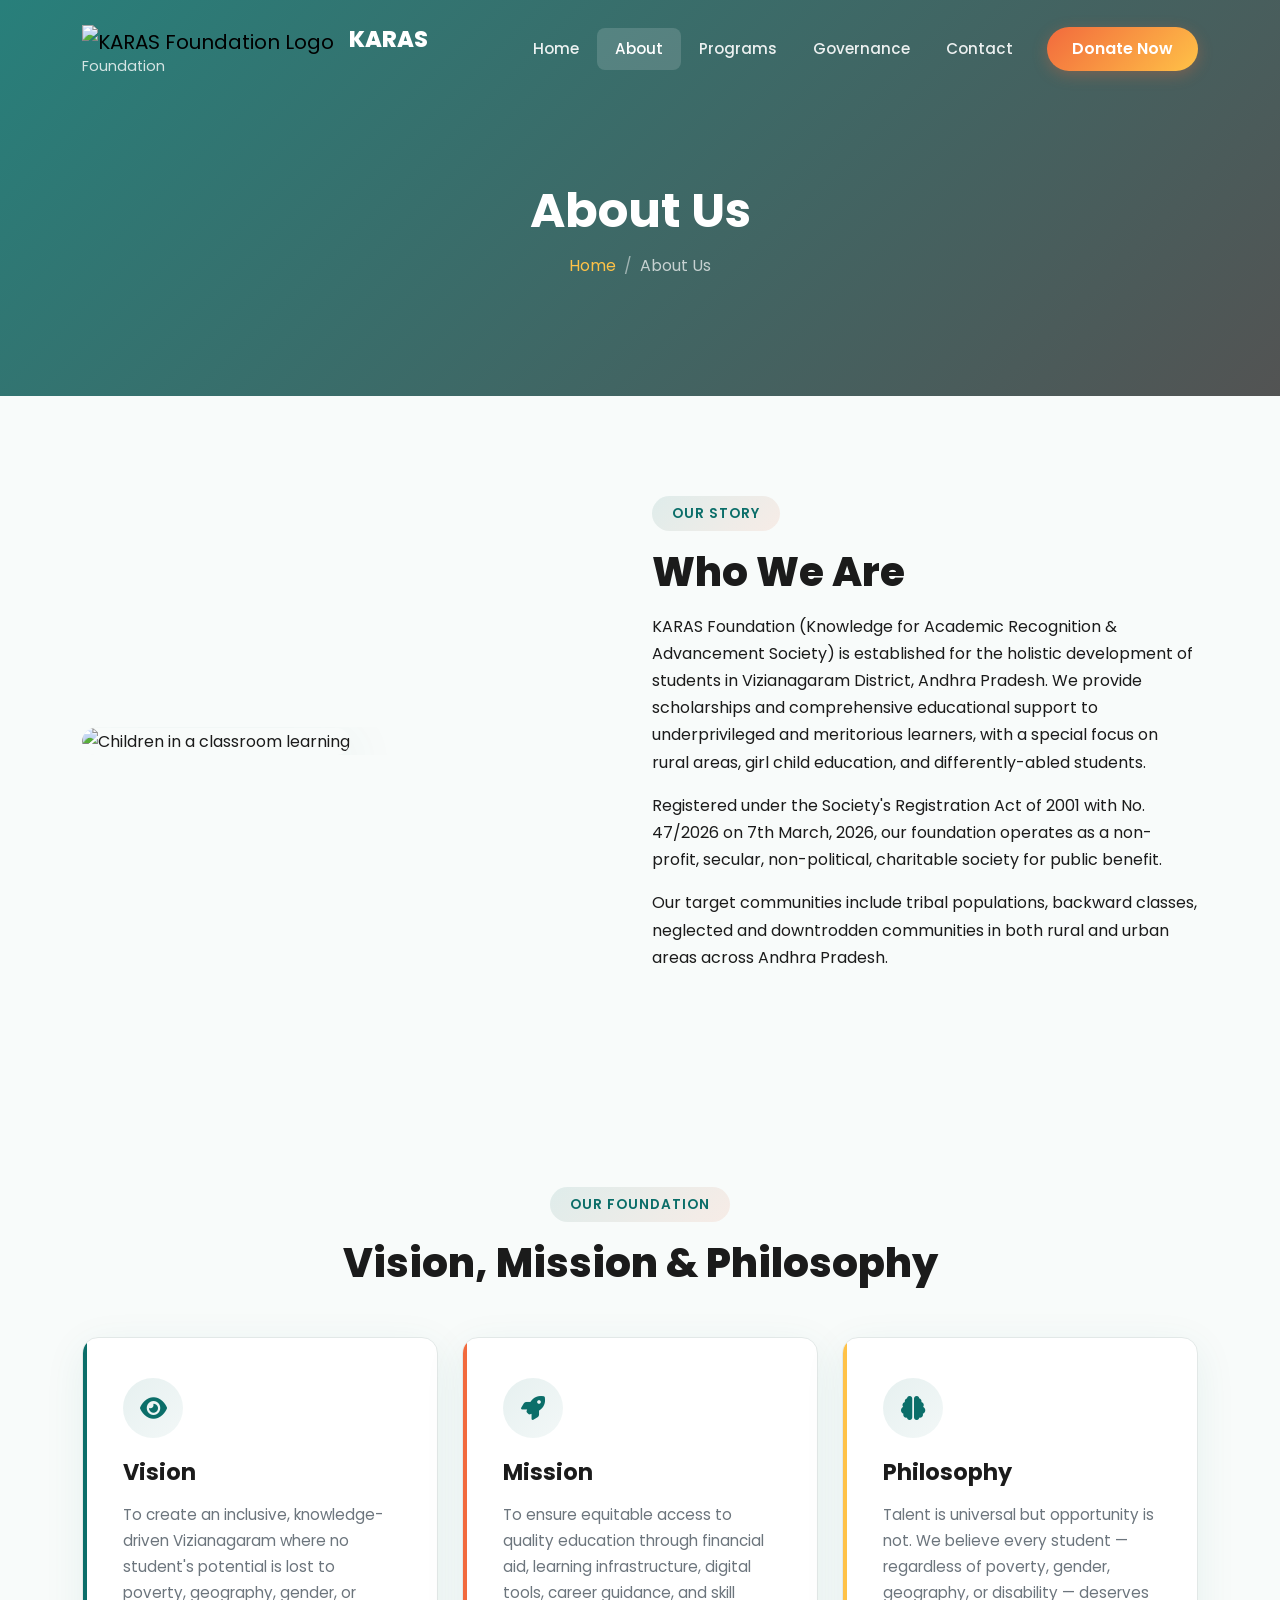
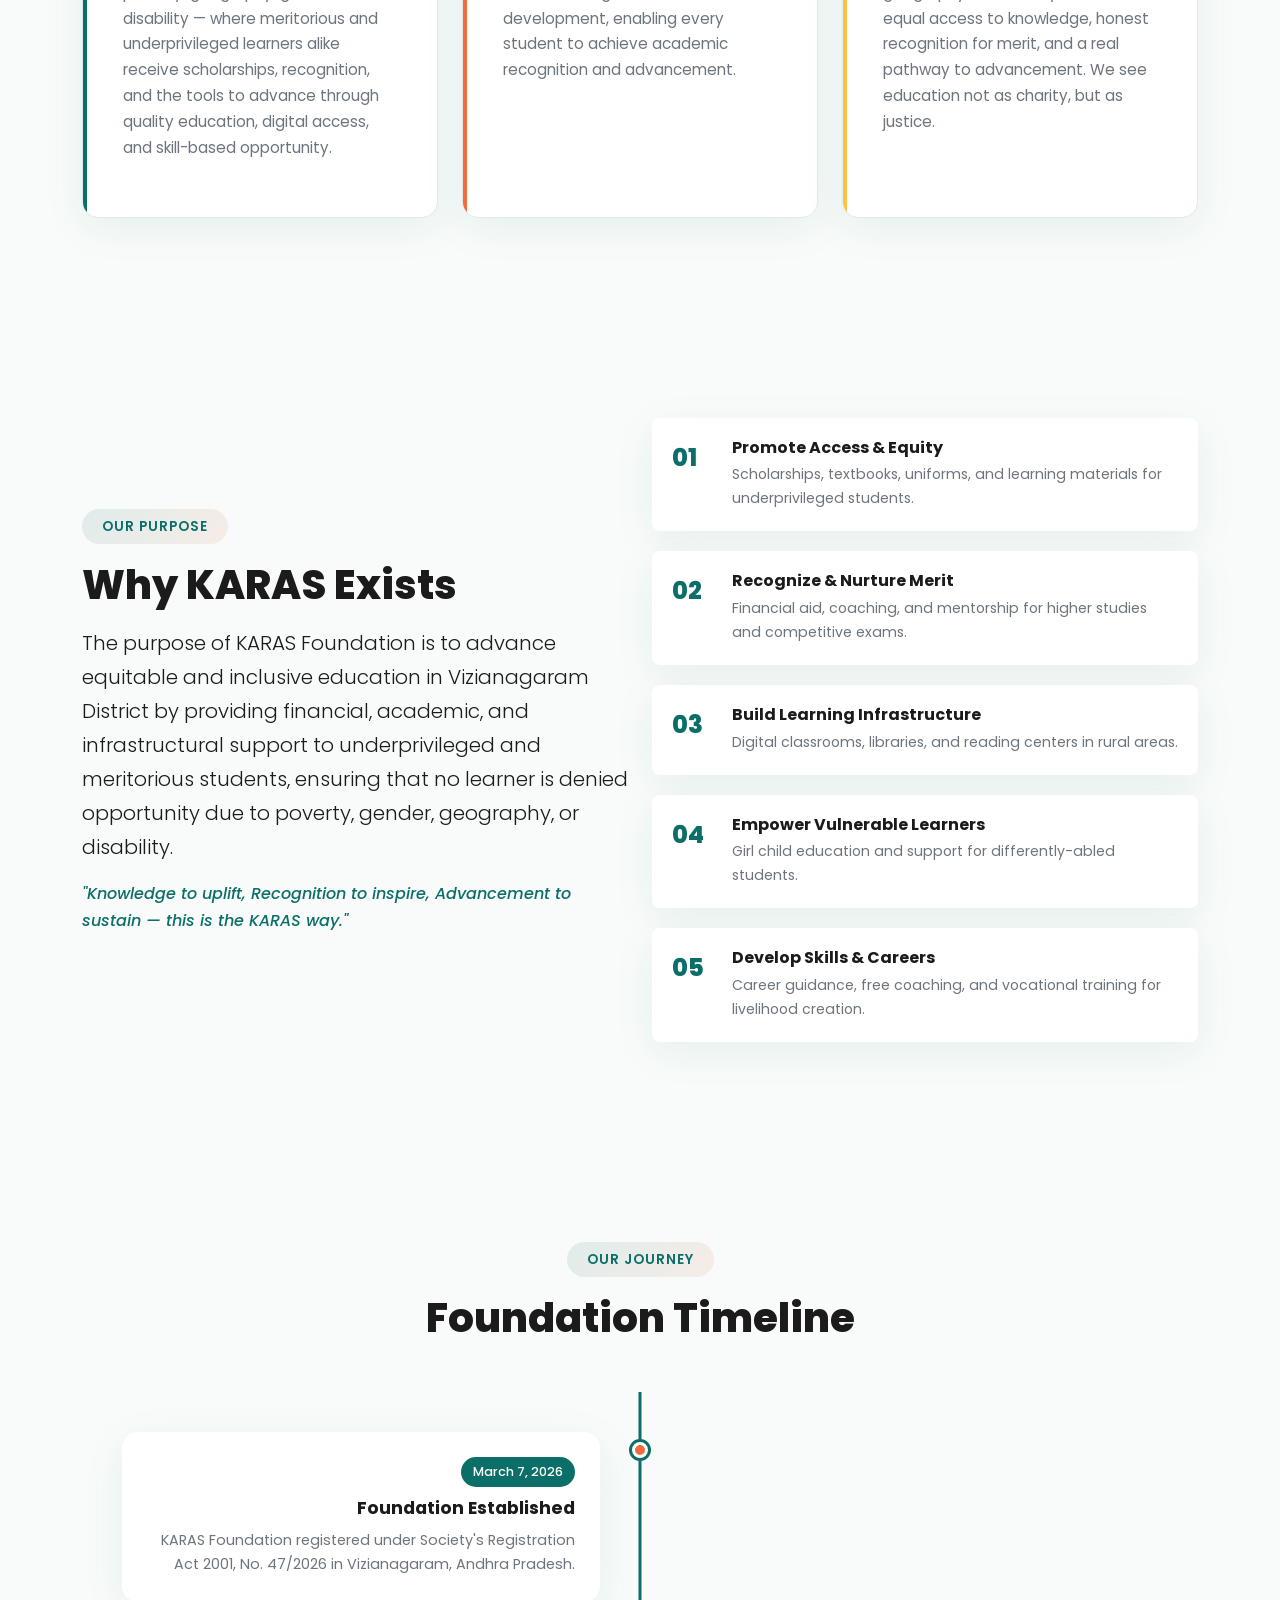
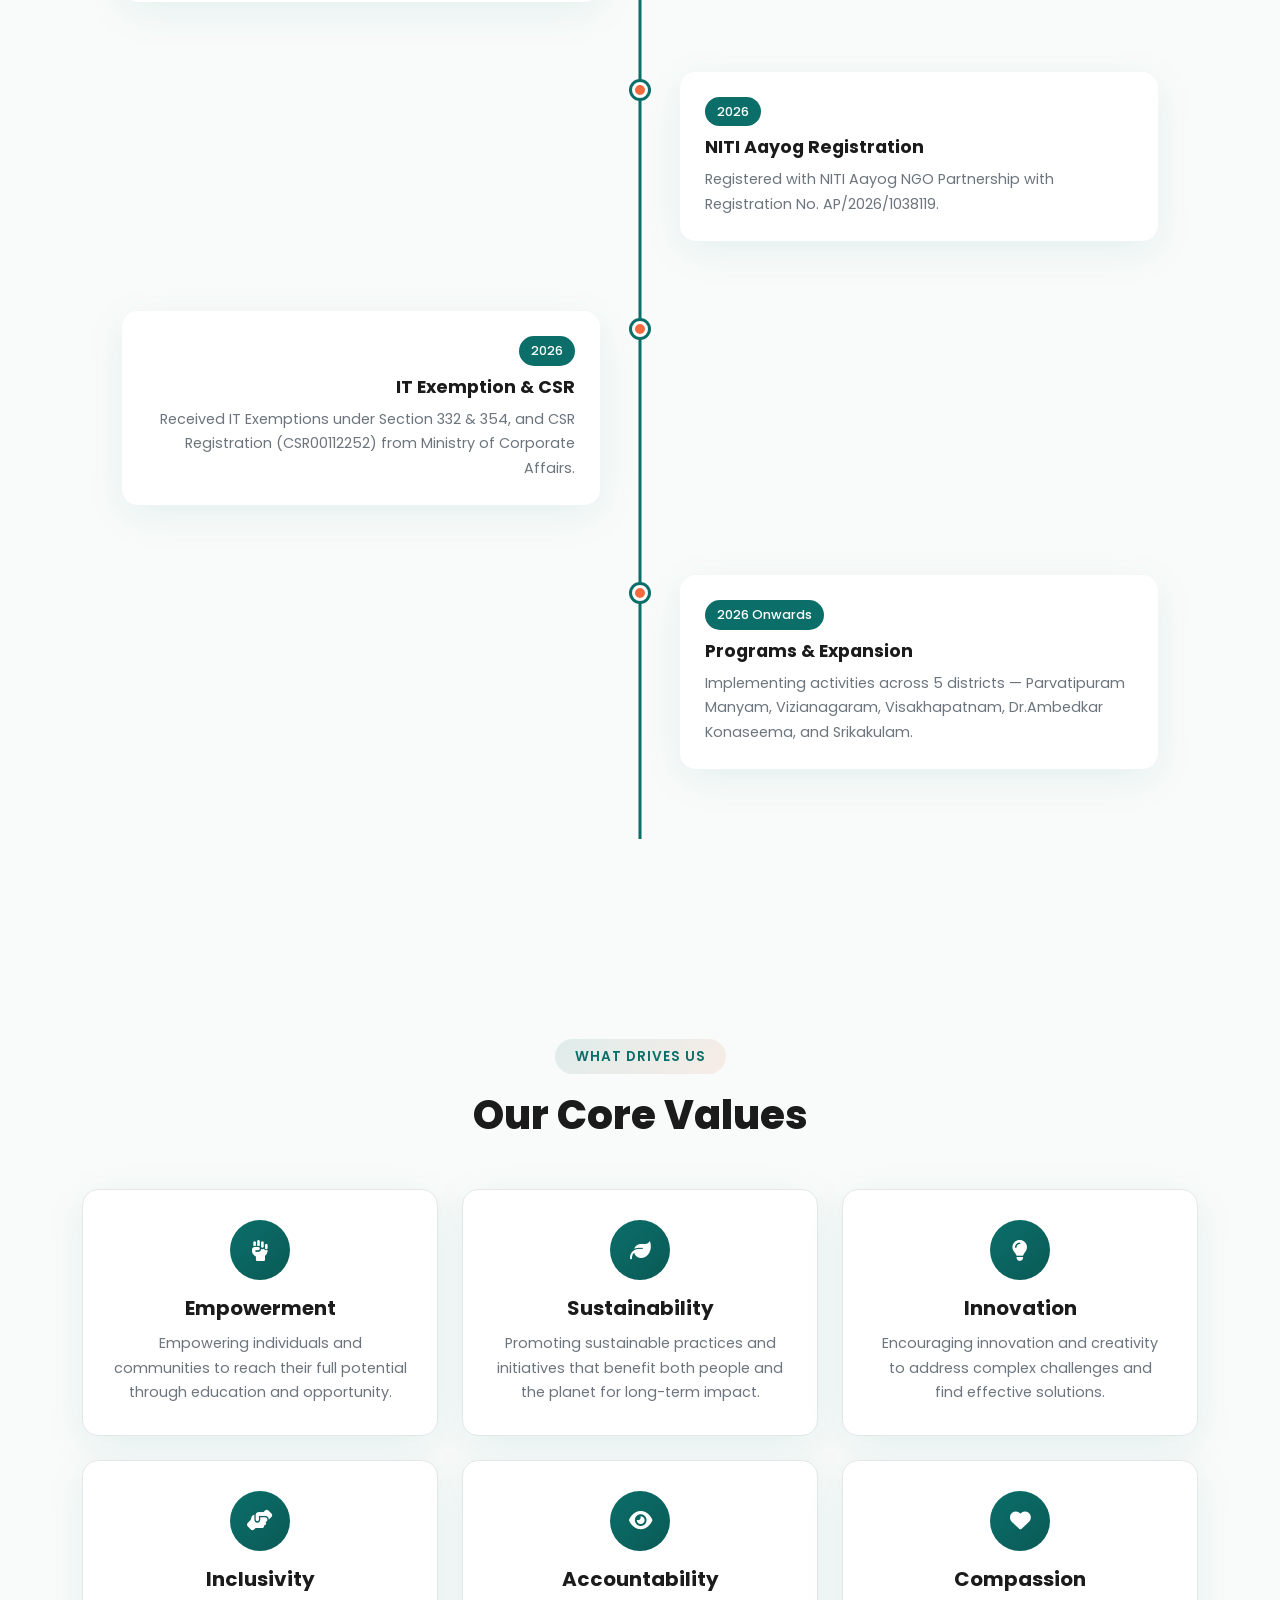
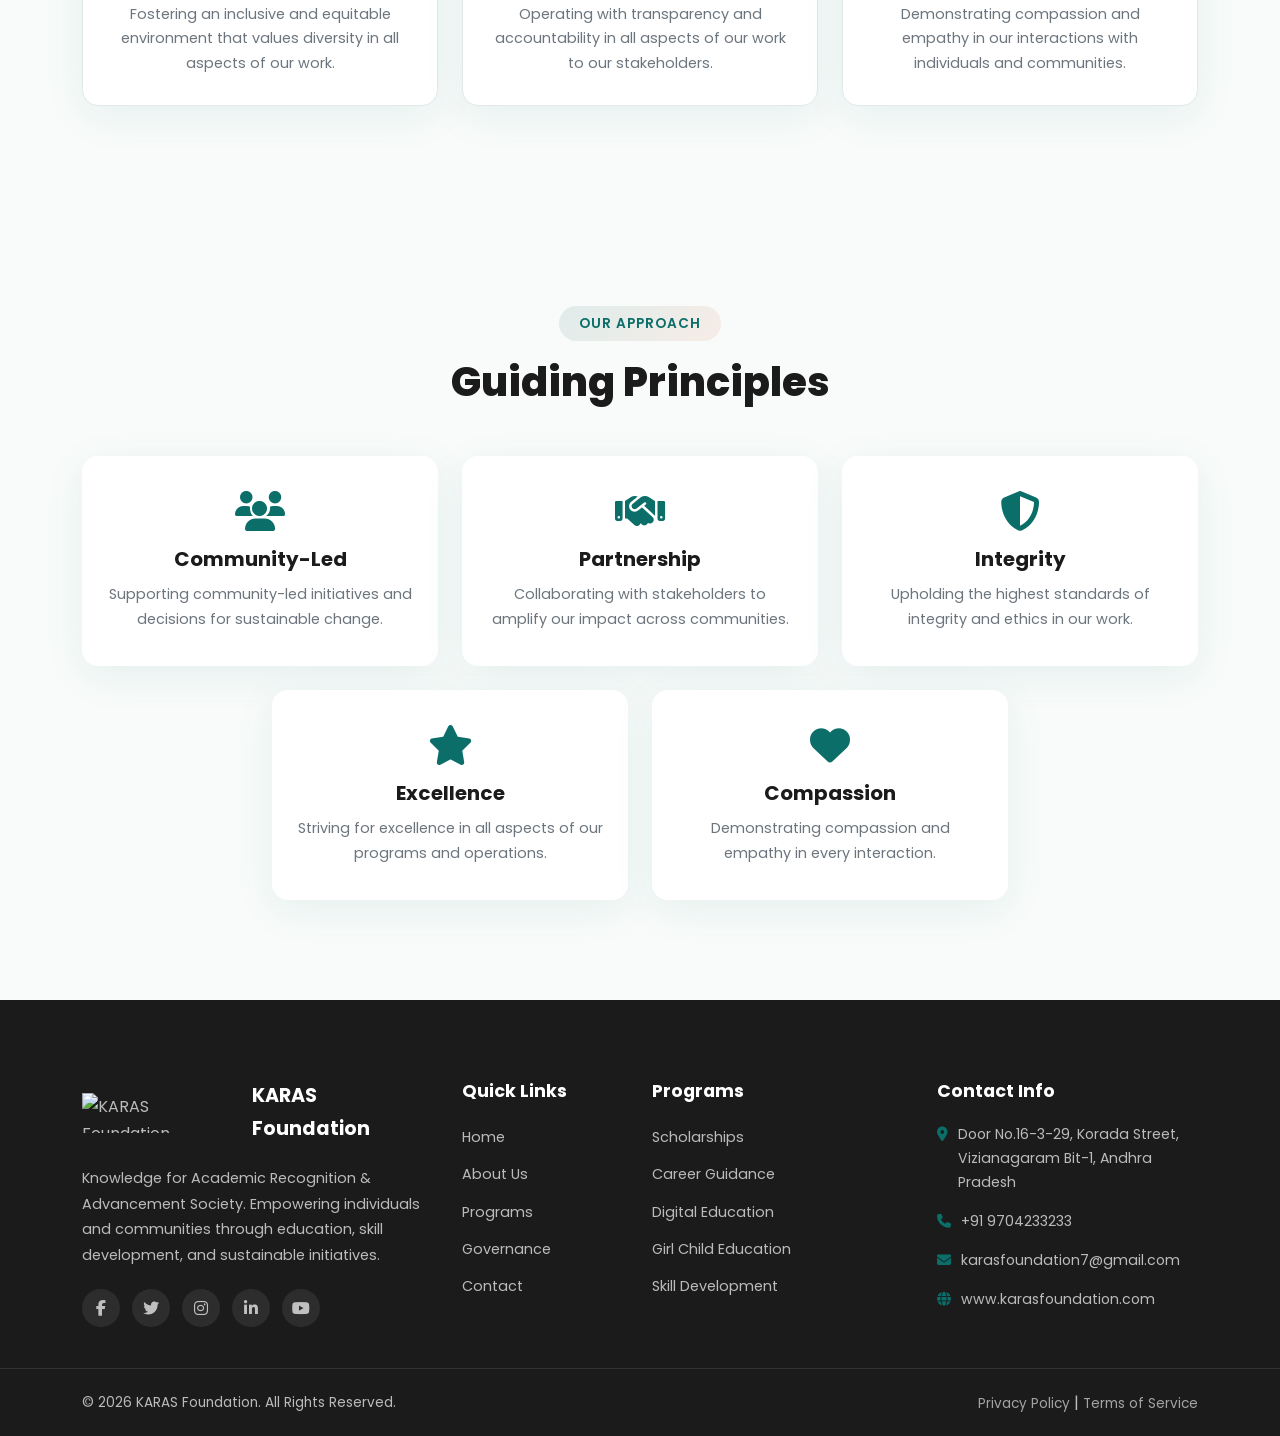
==== about.html @ ebca4deb "Initial commit: KARAS Foundation complete static website" ====
<!DOCTYPE html>
<html lang="en">
<head>
    <meta charset="UTF-8">
    <meta name="viewport" content="width=device-width, initial-scale=1.0">
    <meta name="description" content="Learn about KARAS Foundation - our vision, mission, philosophy, values, and commitment to educational equity in Vizianagaram, Andhra Pradesh.">
    <meta name="keywords" content="KARAS Foundation about, NGO Vizianagaram, education charity, vision mission, core values">
    <title>About Us | KARAS Foundation</title>
    <link rel="icon" type="image/png" href="assets/favicon/favicon.png">
    <link rel="preconnect" href="https://fonts.googleapis.com">
    <link rel="preconnect" href="https://fonts.gstatic.com" crossorigin>
    <link href="https://fonts.googleapis.com/css2?family=Poppins:wght@300;400;500;600;700;800&family=Playfair+Display:wght@700;800&display=swap" rel="stylesheet">
    <link href="https://cdn.jsdelivr.net/npm/bootstrap@5.3.2/dist/css/bootstrap.min.css" rel="stylesheet">
    <link rel="stylesheet" href="https://cdnjs.cloudflare.com/ajax/libs/font-awesome/6.5.1/css/all.min.css">
    <link href="https://unpkg.com/aos@2.3.1/dist/aos.css" rel="stylesheet">
    <link rel="stylesheet" href="css/style.css">
    <link rel="stylesheet" href="css/animations.css">
    <link rel="stylesheet" href="css/responsive.css">
</head>
<body>
    <!-- Scroll Progress Bar -->
    <div class="scroll-progress" id="scrollProgress"></div>

    <!-- Navigation -->
    <nav class="navbar navbar-expand-lg fixed-top" id="mainNavbar">
        <div class="container">
            <a class="navbar-brand" href="index.html">
                <img src="assets/logo/karas-logo.png" alt="KARAS Foundation Logo" class="nav-logo">
                <span class="brand-text">KARAS <span class="brand-sub">Foundation</span></span>
            </a>
            <button class="navbar-toggler" type="button" data-bs-toggle="collapse" data-bs-target="#navbarNav" aria-controls="navbarNav" aria-expanded="false" aria-label="Toggle navigation">
                <span class="navbar-toggler-icon"></span>
            </button>
            <div class="collapse navbar-collapse" id="navbarNav">
                <ul class="navbar-nav ms-auto align-items-center">
                    <li class="nav-item"><a class="nav-link" href="index.html">Home</a></li>
                    <li class="nav-item"><a class="nav-link active" href="about.html">About</a></li>
                    <li class="nav-item"><a class="nav-link" href="programs.html">Programs</a></li>
                    <li class="nav-item"><a class="nav-link" href="governance.html">Governance</a></li>
                    <li class="nav-item"><a class="nav-link" href="contact.html">Contact</a></li>
                    <li class="nav-item ms-lg-3"><a class="btn btn-donate" href="contact.html">Donate Now</a></li>
                </ul>
            </div>
        </div>
    </nav>

    <!-- Page Hero -->
    <section class="page-hero">
        <div class="page-hero-overlay"></div>
        <div class="container">
            <div class="page-hero-content" data-aos="fade-up">
                <h1>About Us</h1>
                <nav aria-label="breadcrumb">
                    <ol class="breadcrumb">
                        <li class="breadcrumb-item"><a href="index.html">Home</a></li>
                        <li class="breadcrumb-item active">About Us</li>
                    </ol>
                </nav>
            </div>
        </div>
    </section>

    <!-- Our Story -->
    <section class="section-padding">
        <div class="container">
            <div class="row align-items-center">
                <div class="col-lg-6" data-aos="fade-right">
                    <div class="about-image-wrapper">
                        <img src="https://images.unsplash.com/photo-1509062522246-3755977927d7?w=600&h=450&fit=crop" alt="Children in a classroom learning" class="about-img" loading="lazy">
                    </div>
                </div>
                <div class="col-lg-6" data-aos="fade-left">
                    <span class="section-tag">Our Story</span>
                    <h2 class="section-title">Who We Are</h2>
                    <p>KARAS Foundation (Knowledge for Academic Recognition & Advancement Society) is established for the holistic development of students in Vizianagaram District, Andhra Pradesh. We provide scholarships and comprehensive educational support to underprivileged and meritorious learners, with a special focus on rural areas, girl child education, and differently-abled students.</p>
                    <p>Registered under the Society's Registration Act of 2001 with No. 47/2026 on 7th March, 2026, our foundation operates as a non-profit, secular, non-political, charitable society for public benefit.</p>
                    <p>Our target communities include tribal populations, backward classes, neglected and downtrodden communities in both rural and urban areas across Andhra Pradesh.</p>
                </div>
            </div>
        </div>
    </section>

    <!-- Vision Mission Philosophy -->
    <section class="section-padding bg-light-custom">
        <div class="container">
            <div class="text-center mb-5" data-aos="fade-up">
                <span class="section-tag">Our Foundation</span>
                <h2 class="section-title">Vision, Mission & Philosophy</h2>
            </div>
            <div class="row g-4">
                <div class="col-lg-4" data-aos="fade-up" data-aos-delay="100">
                    <div class="vm-card vision-card h-100">
                        <div class="vm-icon"><i class="fas fa-eye"></i></div>
                        <h3>Vision</h3>
                        <p>To create an inclusive, knowledge-driven Vizianagaram where no student's potential is lost to poverty, geography, gender, or disability — where meritorious and underprivileged learners alike receive scholarships, recognition, and the tools to advance through quality education, digital access, and skill-based opportunity.</p>
                    </div>
                </div>
                <div class="col-lg-4" data-aos="fade-up" data-aos-delay="200">
                    <div class="vm-card mission-card h-100">
                        <div class="vm-icon"><i class="fas fa-rocket"></i></div>
                        <h3>Mission</h3>
                        <p>To ensure equitable access to quality education through financial aid, learning infrastructure, digital tools, career guidance, and skill development, enabling every student to achieve academic recognition and advancement.</p>
                    </div>
                </div>
                <div class="col-lg-4" data-aos="fade-up" data-aos-delay="300">
                    <div class="vm-card philosophy-card h-100">
                        <div class="vm-icon"><i class="fas fa-brain"></i></div>
                        <h3>Philosophy</h3>
                        <p>Talent is universal but opportunity is not. We believe every student — regardless of poverty, gender, geography, or disability — deserves equal access to knowledge, honest recognition for merit, and a real pathway to advancement. We see education not as charity, but as justice.</p>
                    </div>
                </div>
            </div>
        </div>
    </section>

    <!-- Purpose -->
    <section class="section-padding">
        <div class="container">
            <div class="row align-items-center">
                <div class="col-lg-6" data-aos="fade-right">
                    <span class="section-tag">Our Purpose</span>
                    <h2 class="section-title">Why KARAS Exists</h2>
                    <p class="lead">The purpose of KARAS Foundation is to advance equitable and inclusive education in Vizianagaram District by providing financial, academic, and infrastructural support to underprivileged and meritorious students, ensuring that no learner is denied opportunity due to poverty, gender, geography, or disability.</p>
                    <p class="mt-3 fst-italic" style="color: var(--primary); font-weight: 500;">"Knowledge to uplift, Recognition to inspire, Advancement to sustain — this is the KARAS way."</p>
                </div>
                <div class="col-lg-6" data-aos="fade-left">
                    <div class="purpose-list">
                        <div class="purpose-item">
                            <div class="purpose-number">01</div>
                            <div><h5>Promote Access & Equity</h5><p>Scholarships, textbooks, uniforms, and learning materials for underprivileged students.</p></div>
                        </div>
                        <div class="purpose-item">
                            <div class="purpose-number">02</div>
                            <div><h5>Recognize & Nurture Merit</h5><p>Financial aid, coaching, and mentorship for higher studies and competitive exams.</p></div>
                        </div>
                        <div class="purpose-item">
                            <div class="purpose-number">03</div>
                            <div><h5>Build Learning Infrastructure</h5><p>Digital classrooms, libraries, and reading centers in rural areas.</p></div>
                        </div>
                        <div class="purpose-item">
                            <div class="purpose-number">04</div>
                            <div><h5>Empower Vulnerable Learners</h5><p>Girl child education and support for differently-abled students.</p></div>
                        </div>
                        <div class="purpose-item">
                            <div class="purpose-number">05</div>
                            <div><h5>Develop Skills & Careers</h5><p>Career guidance, free coaching, and vocational training for livelihood creation.</p></div>
                        </div>
                    </div>
                </div>
            </div>
        </div>
    </section>

    <!-- Timeline -->
    <section class="section-padding bg-light-custom">
        <div class="container">
            <div class="text-center mb-5" data-aos="fade-up">
                <span class="section-tag">Our Journey</span>
                <h2 class="section-title">Foundation Timeline</h2>
            </div>
            <div class="timeline">
                <div class="timeline-item" data-aos="fade-right">
                    <div class="timeline-dot"></div>
                    <div class="timeline-content">
                        <span class="timeline-date">March 7, 2026</span>
                        <h4>Foundation Established</h4>
                        <p>KARAS Foundation registered under Society's Registration Act 2001, No. 47/2026 in Vizianagaram, Andhra Pradesh.</p>
                    </div>
                </div>
                <div class="timeline-item" data-aos="fade-left">
                    <div class="timeline-dot"></div>
                    <div class="timeline-content">
                        <span class="timeline-date">2026</span>
                        <h4>NITI Aayog Registration</h4>
                        <p>Registered with NITI Aayog NGO Partnership with Registration No. AP/2026/1038119.</p>
                    </div>
                </div>
                <div class="timeline-item" data-aos="fade-right">
                    <div class="timeline-dot"></div>
                    <div class="timeline-content">
                        <span class="timeline-date">2026</span>
                        <h4>IT Exemption & CSR</h4>
                        <p>Received IT Exemptions under Section 332 & 354, and CSR Registration (CSR00112252) from Ministry of Corporate Affairs.</p>
                    </div>
                </div>
                <div class="timeline-item" data-aos="fade-left">
                    <div class="timeline-dot"></div>
                    <div class="timeline-content">
                        <span class="timeline-date">2026 Onwards</span>
                        <h4>Programs & Expansion</h4>
                        <p>Implementing activities across 5 districts — Parvatipuram Manyam, Vizianagaram, Visakhapatnam, Dr.Ambedkar Konaseema, and Srikakulam.</p>
                    </div>
                </div>
            </div>
        </div>
    </section>

    <!-- Core Values -->
    <section class="section-padding">
        <div class="container">
            <div class="text-center mb-5" data-aos="fade-up">
                <span class="section-tag">What Drives Us</span>
                <h2 class="section-title">Our Core Values</h2>
            </div>
            <div class="row g-4">
                <div class="col-lg-4 col-md-6" data-aos="fade-up" data-aos-delay="100">
                    <div class="value-card">
                        <div class="value-icon"><i class="fas fa-fist-raised"></i></div>
                        <h5>Empowerment</h5>
                        <p>Empowering individuals and communities to reach their full potential through education and opportunity.</p>
                    </div>
                </div>
                <div class="col-lg-4 col-md-6" data-aos="fade-up" data-aos-delay="200">
                    <div class="value-card">
                        <div class="value-icon"><i class="fas fa-leaf"></i></div>
                        <h5>Sustainability</h5>
                        <p>Promoting sustainable practices and initiatives that benefit both people and the planet for long-term impact.</p>
                    </div>
                </div>
                <div class="col-lg-4 col-md-6" data-aos="fade-up" data-aos-delay="300">
                    <div class="value-card">
                        <div class="value-icon"><i class="fas fa-lightbulb"></i></div>
                        <h5>Innovation</h5>
                        <p>Encouraging innovation and creativity to address complex challenges and find effective solutions.</p>
                    </div>
                </div>
                <div class="col-lg-4 col-md-6" data-aos="fade-up" data-aos-delay="400">
                    <div class="value-card">
                        <div class="value-icon"><i class="fas fa-hands-helping"></i></div>
                        <h5>Inclusivity</h5>
                        <p>Fostering an inclusive and equitable environment that values diversity in all aspects of our work.</p>
                    </div>
                </div>
                <div class="col-lg-4 col-md-6" data-aos="fade-up" data-aos-delay="500">
                    <div class="value-card">
                        <div class="value-icon"><i class="fas fa-eye"></i></div>
                        <h5>Accountability</h5>
                        <p>Operating with transparency and accountability in all aspects of our work to our stakeholders.</p>
                    </div>
                </div>
                <div class="col-lg-4 col-md-6" data-aos="fade-up" data-aos-delay="600">
                    <div class="value-card">
                        <div class="value-icon"><i class="fas fa-heart"></i></div>
                        <h5>Compassion</h5>
                        <p>Demonstrating compassion and empathy in our interactions with individuals and communities.</p>
                    </div>
                </div>
            </div>
        </div>
    </section>

    <!-- Guiding Principles -->
    <section class="section-padding bg-light-custom">
        <div class="container">
            <div class="text-center mb-5" data-aos="fade-up">
                <span class="section-tag">Our Approach</span>
                <h2 class="section-title">Guiding Principles</h2>
            </div>
            <div class="row g-4 justify-content-center">
                <div class="col-lg-4 col-md-6" data-aos="fade-up" data-aos-delay="100">
                    <div class="principle-card">
                        <i class="fas fa-users"></i>
                        <h5>Community-Led</h5>
                        <p>Supporting community-led initiatives and decisions for sustainable change.</p>
                    </div>
                </div>
                <div class="col-lg-4 col-md-6" data-aos="fade-up" data-aos-delay="200">
                    <div class="principle-card">
                        <i class="fas fa-handshake"></i>
                        <h5>Partnership</h5>
                        <p>Collaborating with stakeholders to amplify our impact across communities.</p>
                    </div>
                </div>
                <div class="col-lg-4 col-md-6" data-aos="fade-up" data-aos-delay="300">
                    <div class="principle-card">
                        <i class="fas fa-shield-alt"></i>
                        <h5>Integrity</h5>
                        <p>Upholding the highest standards of integrity and ethics in our work.</p>
                    </div>
                </div>
                <div class="col-lg-4 col-md-6" data-aos="fade-up" data-aos-delay="400">
                    <div class="principle-card">
                        <i class="fas fa-star"></i>
                        <h5>Excellence</h5>
                        <p>Striving for excellence in all aspects of our programs and operations.</p>
                    </div>
                </div>
                <div class="col-lg-4 col-md-6" data-aos="fade-up" data-aos-delay="500">
                    <div class="principle-card">
                        <i class="fas fa-heart"></i>
                        <h5>Compassion</h5>
                        <p>Demonstrating compassion and empathy in every interaction.</p>
                    </div>
                </div>
            </div>
        </div>
    </section>

    <!-- Footer -->
    <footer class="footer-section">
        <div class="footer-top">
            <div class="container">
                <div class="row g-4">
                    <div class="col-lg-4 col-md-6">
                        <div class="footer-about">
                            <div class="footer-logo">
                                <img src="assets/logo/karas-logo.png" alt="KARAS Foundation" class="footer-logo-img">
                                <span>KARAS Foundation</span>
                            </div>
                            <p>Knowledge for Academic Recognition & Advancement Society. Empowering individuals and communities through education, skill development, and sustainable initiatives.</p>
                            <div class="footer-social">
                                <a href="#" aria-label="Facebook"><i class="fab fa-facebook-f"></i></a>
                                <a href="#" aria-label="Twitter"><i class="fab fa-twitter"></i></a>
                                <a href="#" aria-label="Instagram"><i class="fab fa-instagram"></i></a>
                                <a href="#" aria-label="LinkedIn"><i class="fab fa-linkedin-in"></i></a>
                                <a href="#" aria-label="YouTube"><i class="fab fa-youtube"></i></a>
                            </div>
                        </div>
                    </div>
                    <div class="col-lg-2 col-md-6">
                        <div class="footer-links"><h5>Quick Links</h5><ul><li><a href="index.html">Home</a></li><li><a href="about.html">About Us</a></li><li><a href="programs.html">Programs</a></li><li><a href="governance.html">Governance</a></li><li><a href="contact.html">Contact</a></li></ul></div>
                    </div>
                    <div class="col-lg-3 col-md-6">
                        <div class="footer-links"><h5>Programs</h5><ul><li><a href="programs.html">Scholarships</a></li><li><a href="programs.html">Career Guidance</a></li><li><a href="programs.html">Digital Education</a></li><li><a href="programs.html">Girl Child Education</a></li><li><a href="programs.html">Skill Development</a></li></ul></div>
                    </div>
                    <div class="col-lg-3 col-md-6">
                        <div class="footer-contact"><h5>Contact Info</h5><ul><li><i class="fas fa-map-marker-alt"></i> Door No.16-3-29, Korada Street, Vizianagaram Bit-1, Andhra Pradesh</li><li><i class="fas fa-phone"></i> +91 9704233233</li><li><i class="fas fa-envelope"></i> karasfoundation7@gmail.com</li><li><i class="fas fa-globe"></i> www.karasfoundation.com</li></ul></div>
                    </div>
                </div>
            </div>
        </div>
        <div class="footer-bottom">
            <div class="container"><div class="row align-items-center"><div class="col-md-6"><p>&copy; 2026 KARAS Foundation. All Rights Reserved.</p></div><div class="col-md-6 text-md-end"><a href="#">Privacy Policy</a> | <a href="#">Terms of Service</a></div></div></div>
        </div>
    </footer>

    <button class="back-to-top" id="backToTop" aria-label="Back to top"><i class="fas fa-chevron-up"></i></button>

    <script src="https://cdn.jsdelivr.net/npm/bootstrap@5.3.2/dist/js/bootstrap.bundle.min.js"></script>
    <script src="https://unpkg.com/aos@2.3.1/dist/aos.js"></script>
    <script src="js/counter.js"></script>
    <script src="js/animations.js"></script>
    <script src="js/main.js"></script>
</body>
</html>
---- css/style.css ----
/* ============================================
   KARAS FOUNDATION - Main Stylesheet
   ============================================ */

/* CSS Variables */
:root {
    --primary: #0B6E69;
    --secondary: #F26A3D;
    --accent: #FFC247;
    --dark: #1B1B1B;
    --background: #F8FBFA;
    --white: #FFFFFF;
    --gray-100: #f0f4f3;
    --gray-200: #e2e8e7;
    --gray-600: #6c757d;
    --shadow: 0 10px 40px rgba(11, 110, 105, 0.08);
    --shadow-lg: 0 20px 60px rgba(11, 110, 105, 0.12);
    --radius: 16px;
    --radius-sm: 8px;
    --transition: all 0.3s ease;
}

/* Base Styles */
* { margin: 0; padding: 0; box-sizing: border-box; }

html { scroll-behavior: smooth; scroll-padding-top: 80px; }

body {
    font-family: 'Poppins', sans-serif;
    font-size: 16px;
    line-height: 1.7;
    color: var(--dark);
    background-color: var(--background);
    overflow-x: hidden;
}

h1, h2, h3, h4, h5, h6 {
    font-weight: 700;
    line-height: 1.3;
    color: var(--dark);
}

a { text-decoration: none; color: var(--primary); transition: var(--transition); }
a:hover { color: var(--secondary); }

img { max-width: 100%; height: auto; }

.section-padding { padding: 100px 0; }
.bg-light-custom { background-color: var(--background); }

/* Section Tags & Titles */
.section-tag {
    display: inline-block;
    background: linear-gradient(135deg, rgba(11, 110, 105, 0.1), rgba(242, 106, 61, 0.1));
    color: var(--primary);
    padding: 6px 20px;
    border-radius: 50px;
    font-size: 0.85rem;
    font-weight: 600;
    text-transform: uppercase;
    letter-spacing: 1px;
    margin-bottom: 15px;
}

.section-title {
    font-size: 2.5rem;
    font-weight: 800;
    margin-bottom: 15px;
    color: var(--dark);
}

.section-subtitle {
    font-size: 1.1rem;
    color: var(--gray-600);
    max-width: 600px;
    margin: 0 auto;
}

.text-primary-custom { color: var(--primary) !important; }
.text-accent { color: var(--accent) !important; }

/* Scroll Progress Bar */
.scroll-progress {
    position: fixed;
    top: 0;
    left: 0;
    height: 3px;
    background: linear-gradient(90deg, var(--primary), var(--secondary), var(--accent));
    z-index: 9999;
    transition: width 0.1s linear;
    width: 0%;
}

/* Navigation */
.navbar {
    padding: 15px 0;
    transition: var(--transition);
    background: transparent;
}

.navbar.scrolled {
    background: rgba(255, 255, 255, 0.95);
    backdrop-filter: blur(20px);
    box-shadow: 0 2px 30px rgba(0, 0, 0, 0.08);
    padding: 10px 0;
}

.nav-logo {
    height: 42px;
    width: auto;
    margin-right: 10px;
}

.brand-text {
    font-size: 1.4rem;
    font-weight: 800;
    color: var(--white);
    transition: var(--transition);
}

.navbar.scrolled .brand-text { color: var(--primary); }

.brand-sub {
    font-weight: 400;
    font-size: 0.9rem;
    display: block;
    margin-top: -5px;
    opacity: 0.8;
}

.navbar-nav .nav-link {
    color: rgba(255, 255, 255, 0.9);
    font-weight: 500;
    padding: 8px 18px !important;
    border-radius: 8px;
    transition: var(--transition);
    font-size: 0.95rem;
}

.navbar.scrolled .nav-link { color: var(--dark); }
.navbar-nav .nav-link:hover,
.navbar-nav .nav-link.active {
    color: var(--white);
    background: rgba(255, 255, 255, 0.15);
}
.navbar.scrolled .nav-link:hover,
.navbar.scrolled .nav-link.active {
    color: var(--primary);
    background: rgba(11, 110, 105, 0.08);
}

.btn-donate {
    background: linear-gradient(135deg, var(--secondary), var(--accent));
    color: var(--white) !important;
    padding: 10px 25px !important;
    border-radius: 50px;
    font-weight: 600;
    border: none;
    box-shadow: 0 4px 15px rgba(242, 106, 61, 0.3);
}
.btn-donate:hover {
    transform: translateY(-2px);
    box-shadow: 0 8px 25px rgba(242, 106, 61, 0.4);
    color: var(--white) !important;
}

.navbar-toggler {
    border: 2px solid rgba(255,255,255,0.5);
    padding: 6px 10px;
}
.navbar.scrolled .navbar-toggler { border-color: var(--primary); }
.navbar-toggler-icon { filter: brightness(0) invert(1); }
.navbar.scrolled .navbar-toggler-icon { filter: none; }

/* Hero Section */
.hero-section {
    position: relative;
    min-height: 100vh;
    background: url('https://images.unsplash.com/photo-1503676260728-1c00da094a0b?w=1920&h=1080&fit=crop') center/cover no-repeat;
    display: flex;
    align-items: center;
}

.hero-overlay {
    position: absolute;
    inset: 0;
    background: linear-gradient(135deg, rgba(11, 110, 105, 0.85), rgba(27, 27, 27, 0.7));
}

.hero-content { position: relative; z-index: 2; }

.hero-badge {
    display: inline-block;
    background: rgba(255, 255, 255, 0.15);
    backdrop-filter: blur(10px);
    color: var(--white);
    padding: 8px 20px;
    border-radius: 50px;
    font-size: 0.8rem;
    font-weight: 500;
    margin-bottom: 25px;
    border: 1px solid rgba(255,255,255,0.2);
}

.hero-title {
    font-size: 3.8rem;
    font-weight: 800;
    color: var(--white);
    margin-bottom: 20px;
    line-height: 1.2;
}

.hero-subtitle {
    font-size: 1.3rem;
    color: var(--accent);
    font-weight: 600;
    margin-bottom: 10px;
}

.hero-description {
    font-size: 1.1rem;
    color: rgba(255, 255, 255, 0.85);
    margin-bottom: 35px;
    max-width: 600px;
}

.hero-buttons { display: flex; gap: 15px; flex-wrap: wrap; margin-bottom: 50px; }

.btn-primary-custom {
    background: linear-gradient(135deg, var(--primary), #0a5a56);
    color: var(--white);
    padding: 14px 32px;
    border-radius: 50px;
    font-weight: 600;
    border: none;
    box-shadow: 0 4px 20px rgba(11, 110, 105, 0.3);
    transition: var(--transition);
}
.btn-primary-custom:hover {
    transform: translateY(-3px);
    box-shadow: 0 8px 30px rgba(11, 110, 105, 0.4);
    color: var(--white);
}

.btn-outline-custom {
    background: transparent;
    color: var(--white);
    padding: 14px 32px;
    border-radius: 50px;
    font-weight: 600;
    border: 2px solid rgba(255,255,255,0.5);
    transition: var(--transition);
}
.btn-outline-custom:hover {
    background: var(--white);
    color: var(--primary);
    border-color: var(--white);
    transform: translateY(-3px);
}

.btn-accent-custom {
    background: linear-gradient(135deg, var(--accent), #e5a830);
    color: var(--dark);
    padding: 14px 32px;
    border-radius: 50px;
    font-weight: 600;
    border: none;
    transition: var(--transition);
}
.btn-accent-custom:hover {
    transform: translateY(-3px);
    box-shadow: 0 8px 30px rgba(255, 194, 71, 0.4);
    color: var(--dark);
}

/* Hero Stats */
.hero-stats { display: flex; gap: 20px; flex-wrap: wrap; }
.stat-card {
    display: flex; align-items: center; gap: 12px;
    background: rgba(255,255,255,0.1);
    backdrop-filter: blur(10px);
    padding: 15px 20px; border-radius: 12px;
    border: 1px solid rgba(255,255,255,0.15);
}
.stat-icon { font-size: 1.5rem; color: var(--accent); }
.stat-number { font-size: 1.3rem; font-weight: 700; color: var(--white); display: block; }
.stat-label { font-size: 0.75rem; color: rgba(255,255,255,0.7); }

/* Scroll Indicator */
.scroll-indicator {
    position: absolute; bottom: 40px; left: 50%; transform: translateX(-50%);
    display: flex; flex-direction: column; align-items: center; gap: 10px; z-index: 2;
}
.scroll-indicator span { color: rgba(255,255,255,0.6); font-size: 0.75rem; }
.mouse {
    width: 26px; height: 40px; border: 2px solid rgba(255,255,255,0.5);
    border-radius: 15px; position: relative;
}
.wheel {
    width: 4px; height: 8px; background: var(--white);
    border-radius: 2px; position: absolute; top: 8px; left: 50%;
    transform: translateX(-50%); animation: scroll 2s infinite;
}

/* Wave Separator */
.wave-separator {
    position: absolute; bottom: 0; left: 0; width: 100%;
    line-height: 0; z-index: 2;
}
.wave-separator svg { width: 100%; height: 80px; }

/* About Preview */
.about-image-wrapper { position: relative; border-radius: var(--radius); overflow: hidden; }
.about-img {
    width: 100%; height: 400px; object-fit: cover;
    border-radius: var(--radius); box-shadow: var(--shadow-lg);
}
.experience-badge {
    position: absolute; bottom: 20px; right: 20px;
    background: var(--primary); color: var(--white);
    padding: 20px; border-radius: var(--radius); text-align: center;
    box-shadow: 0 10px 30px rgba(11,110,105,0.3);
}
.exp-year { display: block; font-size: 0.75rem; opacity: 0.8; }
.exp-number { display: block; font-size: 2rem; font-weight: 800; }
.exp-text { display: block; font-size: 0.7rem; opacity: 0.8; }

.about-content { padding-left: 30px; }
.section-description { color: var(--gray-600); margin-bottom: 15px; }
.about-features { margin-top: 20px; }
.feature-item {
    display: flex; align-items: center; gap: 10px;
    padding: 8px 0; font-size: 0.95rem;
}
.feature-item i { color: var(--primary); font-size: 1.1rem; }

/* Vision & Mission Cards */
.vm-card {
    background: var(--white); padding: 40px; border-radius: var(--radius);
    box-shadow: var(--shadow); transition: var(--transition);
    border: 1px solid var(--gray-200); position: relative; overflow: hidden;
}
.vm-card::before {
    content: ''; position: absolute; top: 0; left: 0;
    width: 4px; height: 100%; background: var(--primary);
}
.vm-card:hover { transform: translateY(-5px); box-shadow: var(--shadow-lg); }
.vm-icon {
    width: 60px; height: 60px; border-radius: 50%;
    background: linear-gradient(135deg, rgba(11,110,105,0.1), rgba(11,110,105,0.05));
    display: flex; align-items: center; justify-content: center;
    font-size: 1.5rem; color: var(--primary); margin-bottom: 20px;
}
.vm-card h3 { font-size: 1.4rem; margin-bottom: 15px; }
.vm-card p { color: var(--gray-600); font-size: 0.95rem; }
.mission-card::before { background: var(--secondary); }
.philosophy-card::before { background: var(--accent); }

/* Focus Area Cards */
.focus-card {
    background: var(--white); padding: 35px 30px; border-radius: var(--radius);
    box-shadow: var(--shadow); transition: var(--transition);
    text-align: center; height: 100%;
    border: 1px solid transparent;
}
.focus-card:hover {
    transform: translateY(-8px); box-shadow: var(--shadow-lg);
    border-color: var(--primary);
}
.focus-icon {
    width: 70px; height: 70px; border-radius: 50%;
    background: linear-gradient(135deg, var(--primary), #0a5a56);
    display: flex; align-items: center; justify-content: center;
    margin: 0 auto 20px; font-size: 1.6rem; color: var(--white);
    transition: var(--transition);
}
.focus-card:hover .focus-icon { transform: scale(1.1) rotate(5deg); }
.focus-card h4 { font-size: 1.15rem; margin-bottom: 12px; }
.focus-card p { color: var(--gray-600); font-size: 0.9rem; }

/* Why KARAS Cards */
.why-card {
    background: var(--white); padding: 30px; border-radius: var(--radius);
    box-shadow: var(--shadow); text-align: center; transition: var(--transition);
    height: 100%; border: 1px solid var(--gray-200);
}
.why-card:hover { transform: translateY(-5px); box-shadow: var(--shadow-lg); border-color: var(--primary); }
.why-icon {
    width: 55px; height: 55px; border-radius: 12px;
    background: linear-gradient(135deg, rgba(11,110,105,0.1), rgba(242,106,61,0.05));
    display: flex; align-items: center; justify-content: center;
    margin: 0 auto 15px; font-size: 1.3rem; color: var(--primary);
}
.why-card h5 { font-size: 1.05rem; margin-bottom: 8px; }
.why-card p { color: var(--gray-600); font-size: 0.88rem; }

/* Counter Section */
.counter-section {
    position: relative; padding: 80px 0;
    background: url('https://images.unsplash.com/photo-1427504494785-3a9ca7044f45?w=1920&h=600&fit=crop') center/cover fixed;
}
.counter-overlay {
    position: absolute; inset: 0;
    background: linear-gradient(135deg, rgba(11,110,105,0.9), rgba(27,27,27,0.85));
}
.counter-item { color: var(--white); padding: 20px; }
.counter-icon { font-size: 2.5rem; color: var(--accent); margin-bottom: 15px; }
.counter-number { font-size: 3rem; font-weight: 800; color: var(--white); }
.counter-item p { font-size: 0.95rem; opacity: 0.8; margin-top: 5px; }

/* CTA Section */
.cta-section {
    padding: 100px 0;
    background: linear-gradient(135deg, var(--primary), #064e4a);
}
.cta-content h2 { font-size: 2.5rem; color: var(--white); margin-bottom: 20px; }
.cta-content p { color: rgba(255,255,255,0.85); font-size: 1.1rem; max-width: 700px; margin: 0 auto 35px; }
.cta-buttons { display: flex; gap: 15px; justify-content: center; flex-wrap: wrap; }

/* Footer */
.footer-section { background: var(--dark); color: rgba(255,255,255,0.7); }
.footer-top { padding: 80px 0 40px; }
.footer-logo { display: flex; align-items: center; gap: 12px; margin-bottom: 20px; }
.footer-logo-img { height: 40px; }
.footer-logo span { font-size: 1.2rem; font-weight: 700; color: var(--white); }
.footer-about p { font-size: 0.9rem; line-height: 1.8; }
.footer-social { display: flex; gap: 12px; margin-top: 20px; }
.footer-social a {
    width: 38px; height: 38px; border-radius: 50%;
    background: rgba(255,255,255,0.08); display: flex;
    align-items: center; justify-content: center;
    color: rgba(255,255,255,0.7); transition: var(--transition);
}
.footer-social a:hover { background: var(--primary); color: var(--white); transform: translateY(-3px); }
.footer-links h5, .footer-contact h5 { color: var(--white); font-size: 1.1rem; margin-bottom: 20px; }
.footer-links ul, .footer-contact ul { list-style: none; padding: 0; }
.footer-links ul li { margin-bottom: 10px; }
.footer-links ul li a { color: rgba(255,255,255,0.7); font-size: 0.9rem; transition: var(--transition); }
.footer-links ul li a:hover { color: var(--accent); padding-left: 5px; }
.footer-contact ul li {
    display: flex; align-items: flex-start; gap: 10px;
    margin-bottom: 15px; font-size: 0.88rem;
}
.footer-contact ul li i { color: var(--primary); margin-top: 4px; }
.footer-bottom {
    border-top: 1px solid rgba(255,255,255,0.1);
    padding: 20px 0;
}
.footer-bottom p { margin: 0; font-size: 0.85rem; }
.footer-bottom a { color: rgba(255,255,255,0.6); font-size: 0.85rem; }
.footer-bottom a:hover { color: var(--accent); }

/* Back to Top */
.back-to-top {
    position: fixed; bottom: 30px; right: 30px;
    width: 50px; height: 50px; border-radius: 50%;
    background: var(--primary); color: var(--white);
    border: none; cursor: pointer; font-size: 1.2rem;
    display: flex; align-items: center; justify-content: center;
    box-shadow: 0 4px 20px rgba(11,110,105,0.3);
    opacity: 0; visibility: hidden; transition: var(--transition); z-index: 999;
}
.back-to-top.visible { opacity: 1; visibility: visible; }
.back-to-top:hover { transform: translateY(-5px); background: var(--secondary); }

/* Page Hero (inner pages) */
.page-hero {
    position: relative; padding: 180px 0 100px;
    background: url('https://images.unsplash.com/photo-1488521787991-ed7bbaae773c?w=1920&h=600&fit=crop') center/cover;
}
.page-hero-programs {
    background-image: url('https://images.unsplash.com/photo-1497633762265-9d179a990aa6?w=1920&h=600&fit=crop');
}
.page-hero-governance {
    background-image: url('https://images.unsplash.com/photo-1521737711867-e3b97375f902?w=1920&h=600&fit=crop');
}
.page-hero-contact {
    background-image: url('https://images.unsplash.com/photo-1423666639041-f56000c27a9a?w=1920&h=600&fit=crop');
}
.page-hero-overlay {
    position: absolute; inset: 0;
    background: linear-gradient(135deg, rgba(11,110,105,0.88), rgba(27,27,27,0.75));
}
.page-hero-content { position: relative; z-index: 2; text-align: center; }
.page-hero-content h1 { font-size: 3rem; color: var(--white); margin-bottom: 10px; }
.page-hero-content p { color: rgba(255,255,255,0.8); font-size: 1.1rem; margin-bottom: 15px; }
.breadcrumb { justify-content: center; }
.breadcrumb-item a { color: var(--accent); }
.breadcrumb-item.active { color: rgba(255,255,255,0.7); }
.breadcrumb-item + .breadcrumb-item::before { color: rgba(255,255,255,0.5); }

/* Purpose List (About page) */
.purpose-list { display: flex; flex-direction: column; gap: 20px; }
.purpose-item {
    display: flex; gap: 20px; align-items: flex-start;
    padding: 20px; border-radius: var(--radius-sm);
    background: var(--white); box-shadow: var(--shadow);
    transition: var(--transition);
}
.purpose-item:hover { transform: translateX(5px); }
.purpose-number {
    font-size: 1.5rem; font-weight: 800; color: var(--primary);
    min-width: 40px;
}
.purpose-item h5 { font-size: 1rem; margin-bottom: 5px; }
.purpose-item p { font-size: 0.88rem; color: var(--gray-600); margin: 0; }

/* Timeline */
.timeline { position: relative; padding: 20px 0; }
.timeline::before {
    content: ''; position: absolute; left: 50%; top: 0;
    width: 3px; height: 100%; background: var(--primary);
    transform: translateX(-50%);
}
.timeline-item {
    position: relative; width: 50%; padding: 20px 40px;
    margin-bottom: 30px;
}
.timeline-item:nth-child(odd) { left: 0; text-align: right; }
.timeline-item:nth-child(even) { left: 50%; text-align: left; }
.timeline-dot {
    position: absolute; top: 30px; width: 16px; height: 16px;
    background: var(--secondary); border-radius: 50%;
    border: 3px solid var(--white); box-shadow: 0 0 0 3px var(--primary);
}
.timeline-item:nth-child(odd) .timeline-dot { right: -8px; }
.timeline-item:nth-child(even) .timeline-dot { left: -8px; }
.timeline-content {
    background: var(--white); padding: 25px;
    border-radius: var(--radius); box-shadow: var(--shadow);
}
.timeline-date {
    display: inline-block; background: var(--primary); color: var(--white);
    padding: 4px 12px; border-radius: 50px; font-size: 0.8rem;
    font-weight: 500; margin-bottom: 10px;
}
.timeline-content h4 { font-size: 1.1rem; margin-bottom: 8px; }
.timeline-content p { font-size: 0.9rem; color: var(--gray-600); margin: 0; }

/* Value Cards */
.value-card {
    background: var(--white); padding: 30px; border-radius: var(--radius);
    box-shadow: var(--shadow); text-align: center; height: 100%;
    transition: var(--transition); border: 1px solid var(--gray-200);
}
.value-card:hover { transform: translateY(-5px); border-color: var(--primary); }
.value-icon {
    width: 60px; height: 60px; border-radius: 50%;
    background: linear-gradient(135deg, var(--primary), #0a5a56);
    display: flex; align-items: center; justify-content: center;
    margin: 0 auto 15px; font-size: 1.3rem; color: var(--white);
}
.value-card h5 { margin-bottom: 10px; }
.value-card p { font-size: 0.9rem; color: var(--gray-600); margin: 0; }

/* Principle Cards */
.principle-card {
    text-align: center; padding: 35px 25px; background: var(--white);
    border-radius: var(--radius); box-shadow: var(--shadow);
    transition: var(--transition); height: 100%;
}
.principle-card:hover { transform: translateY(-5px); }
.principle-card i { font-size: 2.5rem; color: var(--primary); margin-bottom: 15px; }
.principle-card h5 { margin-bottom: 10px; }
.principle-card p { font-size: 0.9rem; color: var(--gray-600); margin: 0; }

/* Program Cards */
.program-card {
    background: var(--white); border-radius: var(--radius);
    box-shadow: var(--shadow); overflow: hidden;
    transition: var(--transition); height: 100%;
}
.program-card:hover { transform: translateY(-8px); box-shadow: var(--shadow-lg); }
.program-img { position: relative; overflow: hidden; height: 200px; }
.program-img img { width: 100%; height: 100%; object-fit: cover; transition: var(--transition); }
.program-card:hover .program-img img { transform: scale(1.05); }
.program-badge {
    position: absolute; top: 15px; left: 15px;
    background: var(--primary); color: var(--white);
    padding: 4px 14px; border-radius: 50px; font-size: 0.75rem; font-weight: 600;
}
.program-body { padding: 25px; position: relative; }
.program-icon {
    position: absolute; top: -25px; right: 20px;
    width: 50px; height: 50px; border-radius: 50%;
    background: linear-gradient(135deg, var(--secondary), var(--accent));
    display: flex; align-items: center; justify-content: center;
    color: var(--white); font-size: 1.2rem;
    box-shadow: 0 5px 15px rgba(242,106,61,0.3);
}
.program-body h4 { font-size: 1.1rem; margin-bottom: 10px; padding-right: 40px; }
.program-body p { font-size: 0.88rem; color: var(--gray-600); margin: 0; }

/* Objective Cards */
.objective-card {
    display: flex; align-items: center; gap: 15px;
    padding: 20px 25px; background: var(--white);
    border-radius: var(--radius-sm); box-shadow: var(--shadow);
    transition: var(--transition); border-left: 4px solid var(--primary);
}
.objective-card:hover { transform: translateX(5px); border-left-color: var(--secondary); }
.obj-num {
    font-size: 1.5rem; font-weight: 800; color: var(--primary);
    min-width: 35px; opacity: 0.6;
}
.objective-card p { margin: 0; font-size: 0.92rem; color: var(--dark); }

/* Intervention Cards */
.intervention-card {
    text-align: center; padding: 30px 15px; background: var(--white);
    border-radius: var(--radius); box-shadow: var(--shadow);
    transition: var(--transition); height: 100%;
}
.intervention-card:hover { transform: translateY(-5px); background: var(--primary); color: var(--white); }
.intervention-card i { font-size: 2rem; color: var(--primary); margin-bottom: 10px; display: block; }
.intervention-card:hover i { color: var(--white); }
.intervention-card h6 { font-size: 0.85rem; margin: 0; }

/* District Grid */
.map-container {
    background: var(--white); padding: 40px; border-radius: var(--radius);
    box-shadow: var(--shadow);
}
.district-grid { display: grid; grid-template-columns: repeat(auto-fit, minmax(200px, 1fr)); gap: 20px; }
.district-item {
    text-align: center; padding: 25px 15px; border-radius: var(--radius-sm);
    border: 2px solid var(--gray-200); transition: var(--transition);
}
.district-item.active { border-color: var(--primary); background: rgba(11,110,105,0.03); }
.district-item i { font-size: 1.5rem; color: var(--secondary); margin-bottom: 10px; display: block; }
.district-item h5 { font-size: 0.95rem; margin-bottom: 5px; }
.district-item p { font-size: 0.78rem; color: var(--gray-600); margin: 0; }

/* Team Cards (Governance) */
.team-card {
    background: var(--white); padding: 35px 25px; border-radius: var(--radius);
    box-shadow: var(--shadow); text-align: center; transition: var(--transition);
    height: 100%; border: 1px solid var(--gray-200);
}
.team-card:hover { transform: translateY(-5px); box-shadow: var(--shadow-lg); }
.team-card.featured { border-color: var(--primary); background: linear-gradient(135deg, rgba(11,110,105,0.02), rgba(11,110,105,0.05)); }
.team-avatar {
    width: 80px; height: 80px; border-radius: 50%;
    background: linear-gradient(135deg, var(--primary), #0a5a56);
    display: flex; align-items: center; justify-content: center;
    margin: 0 auto 20px; font-size: 2rem; color: var(--white);
}
.team-card h5 { font-size: 1rem; margin-bottom: 8px; }
.team-role { color: var(--primary); font-size: 0.85rem; font-weight: 600; }

/* Structure Cards */
.structure-card {
    background: var(--white); padding: 35px; border-radius: var(--radius);
    box-shadow: var(--shadow); text-align: center; height: 100%; transition: var(--transition);
}
.structure-card:hover { transform: translateY(-5px); }
.structure-icon {
    width: 65px; height: 65px; border-radius: 50%;
    background: linear-gradient(135deg, rgba(11,110,105,0.1), rgba(11,110,105,0.05));
    display: flex; align-items: center; justify-content: center;
    margin: 0 auto 20px; font-size: 1.5rem; color: var(--primary);
}
.structure-card h5 { margin-bottom: 12px; }
.structure-card p { font-size: 0.9rem; color: var(--gray-600); margin: 0; }

/* Organogram */
.organogram { background: var(--white); padding: 40px; border-radius: var(--radius); box-shadow: var(--shadow); }
.org-chart { display: flex; flex-direction: column; align-items: center; gap: 5px; }
.org-level { display: flex; gap: 15px; justify-content: center; flex-wrap: wrap; }
.org-level.org-three { gap: 20px; }
.org-node {
    background: var(--primary); color: var(--white); padding: 12px 25px;
    border-radius: var(--radius-sm); font-size: 0.85rem; font-weight: 500; text-align: center;
}
.org-node.org-top { background: var(--dark); font-size: 0.95rem; padding: 15px 35px; }
.org-node.org-director { background: var(--secondary); }
.org-node.org-small { font-size: 0.78rem; padding: 10px 18px; background: #2a9d8f; }
.org-connector { width: 2px; height: 25px; background: var(--gray-200); margin: 0 auto; }

/* Belief Cards */
.belief-card {
    display: flex; align-items: flex-start; gap: 15px;
    padding: 25px; background: var(--white); border-radius: var(--radius);
    box-shadow: var(--shadow); transition: var(--transition); height: 100%;
}
.belief-card:hover { transform: translateY(-3px); }
.belief-card i { font-size: 1.3rem; color: var(--primary); margin-top: 3px; flex-shrink: 0; }
.belief-card h5 { font-size: 1rem; margin-bottom: 5px; }
.belief-card p { font-size: 0.88rem; color: var(--gray-600); margin: 0; }

/* Accordion (Policies) */
.accordion-item { border: 1px solid var(--gray-200); border-radius: var(--radius-sm) !important; margin-bottom: 10px; overflow: hidden; }
.accordion-button { font-weight: 600; font-size: 0.95rem; padding: 18px 25px; }
.accordion-button:not(.collapsed) { background: rgba(11,110,105,0.05); color: var(--primary); }
.accordion-button:focus { box-shadow: none; border-color: var(--primary); }
.accordion-body { font-size: 0.9rem; color: var(--gray-600); padding: 15px 25px 20px; }

/* Contact Page */
.contact-info-card {
    background: var(--white); padding: 30px 20px; border-radius: var(--radius);
    box-shadow: var(--shadow); text-align: center; height: 100%;
    transition: var(--transition); border: 1px solid var(--gray-200);
}
.contact-info-card:hover { transform: translateY(-5px); border-color: var(--primary); }
.contact-info-icon {
    width: 60px; height: 60px; border-radius: 50%;
    background: linear-gradient(135deg, var(--primary), #0a5a56);
    display: flex; align-items: center; justify-content: center;
    margin: 0 auto 15px; font-size: 1.3rem; color: var(--white);
}
.contact-info-card h5 { font-size: 1rem; margin-bottom: 8px; }
.contact-info-card p { font-size: 0.85rem; color: var(--gray-600); margin: 0; }
.contact-info-card a { color: var(--primary); }

.contact-form-wrapper {
    background: var(--white); padding: 40px; border-radius: var(--radius);
    box-shadow: var(--shadow);
}
.contact-form-wrapper h3 { margin-bottom: 8px; }
.contact-form-wrapper > p { color: var(--gray-600); font-size: 0.92rem; margin-bottom: 25px; }
.form-control, .form-select {
    border: 1px solid var(--gray-200); border-radius: var(--radius-sm);
    padding: 14px 16px; font-size: 0.92rem;
}
.form-control:focus, .form-select:focus {
    border-color: var(--primary);
    box-shadow: 0 0 0 3px rgba(11,110,105,0.1);
}

.map-wrapper { border-radius: var(--radius); overflow: hidden; box-shadow: var(--shadow); }
.registration-info {
    background: var(--white); padding: 25px; border-radius: var(--radius);
    box-shadow: var(--shadow);
}
.registration-info h5 { font-size: 1rem; color: var(--primary); margin-bottom: 12px; }
.registration-info ul { list-style: none; padding: 0; margin: 0; }
.registration-info ul li { font-size: 0.85rem; padding: 5px 0; border-bottom: 1px solid var(--gray-100); }
.registration-info ul li:last-child { border: none; }

/* Newsletter */
.newsletter-section { background: linear-gradient(135deg, rgba(11,110,105,0.05), rgba(242,106,61,0.03)); }
.newsletter-section h3 { margin-bottom: 10px; }
.newsletter-section p { color: var(--gray-600); margin-bottom: 25px; }
.newsletter-form .input-group {
    max-width: 450px; margin: 0 auto;
    box-shadow: var(--shadow); border-radius: 50px; overflow: hidden;
}
.newsletter-form .form-control { border: none; padding: 15px 25px; }
.newsletter-form .btn { border-radius: 0 50px 50px 0 !important; padding: 15px 30px; }
---- css/animations.css ----
/* ============================================
   KARAS FOUNDATION - Animations
   ============================================ */

/* Scroll Wheel Animation */
@keyframes scroll {
    0% { opacity: 1; transform: translateX(-50%) translateY(0); }
    100% { opacity: 0; transform: translateX(-50%) translateY(15px); }
}

/* Floating Animation */
@keyframes float {
    0%, 100% { transform: translateY(0); }
    50% { transform: translateY(-10px); }
}

/* Pulse Animation */
@keyframes pulse {
    0% { transform: scale(1); opacity: 1; }
    50% { transform: scale(1.05); opacity: 0.8; }
    100% { transform: scale(1); opacity: 1; }
}

/* Fade In Up */
@keyframes fadeInUp {
    from { opacity: 0; transform: translateY(30px); }
    to { opacity: 1; transform: translateY(0); }
}

/* Slide In Left */
@keyframes slideInLeft {
    from { opacity: 0; transform: translateX(-30px); }
    to { opacity: 1; transform: translateX(0); }
}

/* Gradient Shift */
@keyframes gradientShift {
    0% { background-position: 0% 50%; }
    50% { background-position: 100% 50%; }
    100% { background-position: 0% 50%; }
}

/* Apply Animations */
.hero-section .hero-particles {
    position: absolute; inset: 0; z-index: 1;
    background: radial-gradient(circle at 20% 80%, rgba(255,194,71,0.1) 0%, transparent 50%),
                radial-gradient(circle at 80% 20%, rgba(242,106,61,0.08) 0%, transparent 50%);
    animation: pulse 8s ease-in-out infinite;
}

.stat-card { animation: float 6s ease-in-out infinite; }
.stat-card:nth-child(2) { animation-delay: 0.5s; }
.stat-card:nth-child(3) { animation-delay: 1s; }
.stat-card:nth-child(4) { animation-delay: 1.5s; }

/* Hover Lift Effect */
.hover-lift { transition: transform 0.3s ease, box-shadow 0.3s ease; }
.hover-lift:hover { transform: translateY(-5px); }
---- css/responsive.css ----
/* ============================================
   KARAS FOUNDATION - Responsive Styles
   ============================================ */

/* Large Screens */
@media (max-width: 1200px) {
    .hero-title { font-size: 3.2rem; }
    .section-title { font-size: 2.2rem; }
}

/* Tablets */
@media (max-width: 991px) {
    .hero-title { font-size: 2.8rem; }
    .hero-stats { gap: 10px; }
    .stat-card { padding: 12px 15px; }
    .about-content { padding-left: 0; margin-top: 30px; }
    .section-padding { padding: 70px 0; }
    .timeline::before { left: 30px; }
    .timeline-item { width: 100%; left: 0 !important; padding-left: 70px; padding-right: 0; text-align: left !important; }
    .timeline-dot { left: 22px !important; right: auto !important; }
    .navbar-collapse {
        background: var(--white); padding: 20px;
        border-radius: var(--radius); margin-top: 10px;
        box-shadow: var(--shadow-lg);
    }
    .navbar-nav .nav-link { color: var(--dark) !important; }
    .navbar-nav .nav-link:hover, .navbar-nav .nav-link.active {
        color: var(--primary) !important;
        background: rgba(11,110,105,0.08);
    }
    .org-level.org-three { flex-direction: column; align-items: center; }
}

/* Mobile */
@media (max-width: 767px) {
    .hero-title { font-size: 2.2rem; }
    .hero-subtitle { font-size: 1.1rem; }
    .hero-description { font-size: 0.95rem; }
    .hero-buttons { flex-direction: column; }
    .hero-buttons .btn { width: 100%; text-align: center; }
    .hero-stats { flex-direction: column; gap: 10px; }
    .section-title { font-size: 1.9rem; }
    .section-padding { padding: 60px 0; }
    .cta-content h2 { font-size: 1.8rem; }
    .cta-buttons { flex-direction: column; align-items: center; }
    .page-hero { padding: 140px 0 80px; }
    .page-hero-content h1 { font-size: 2.2rem; }
    .counter-number { font-size: 2.2rem; }
    .footer-top { padding: 50px 0 30px; }
    .district-grid { grid-template-columns: 1fr 1fr; }
}

/* Small Mobile */
@media (max-width: 480px) {
    .hero-title { font-size: 1.8rem; }
    .section-title { font-size: 1.6rem; }
    .hero-badge { font-size: 0.7rem; padding: 6px 14px; }
    .district-grid { grid-template-columns: 1fr; }
    .org-level { flex-direction: column; align-items: center; }
}
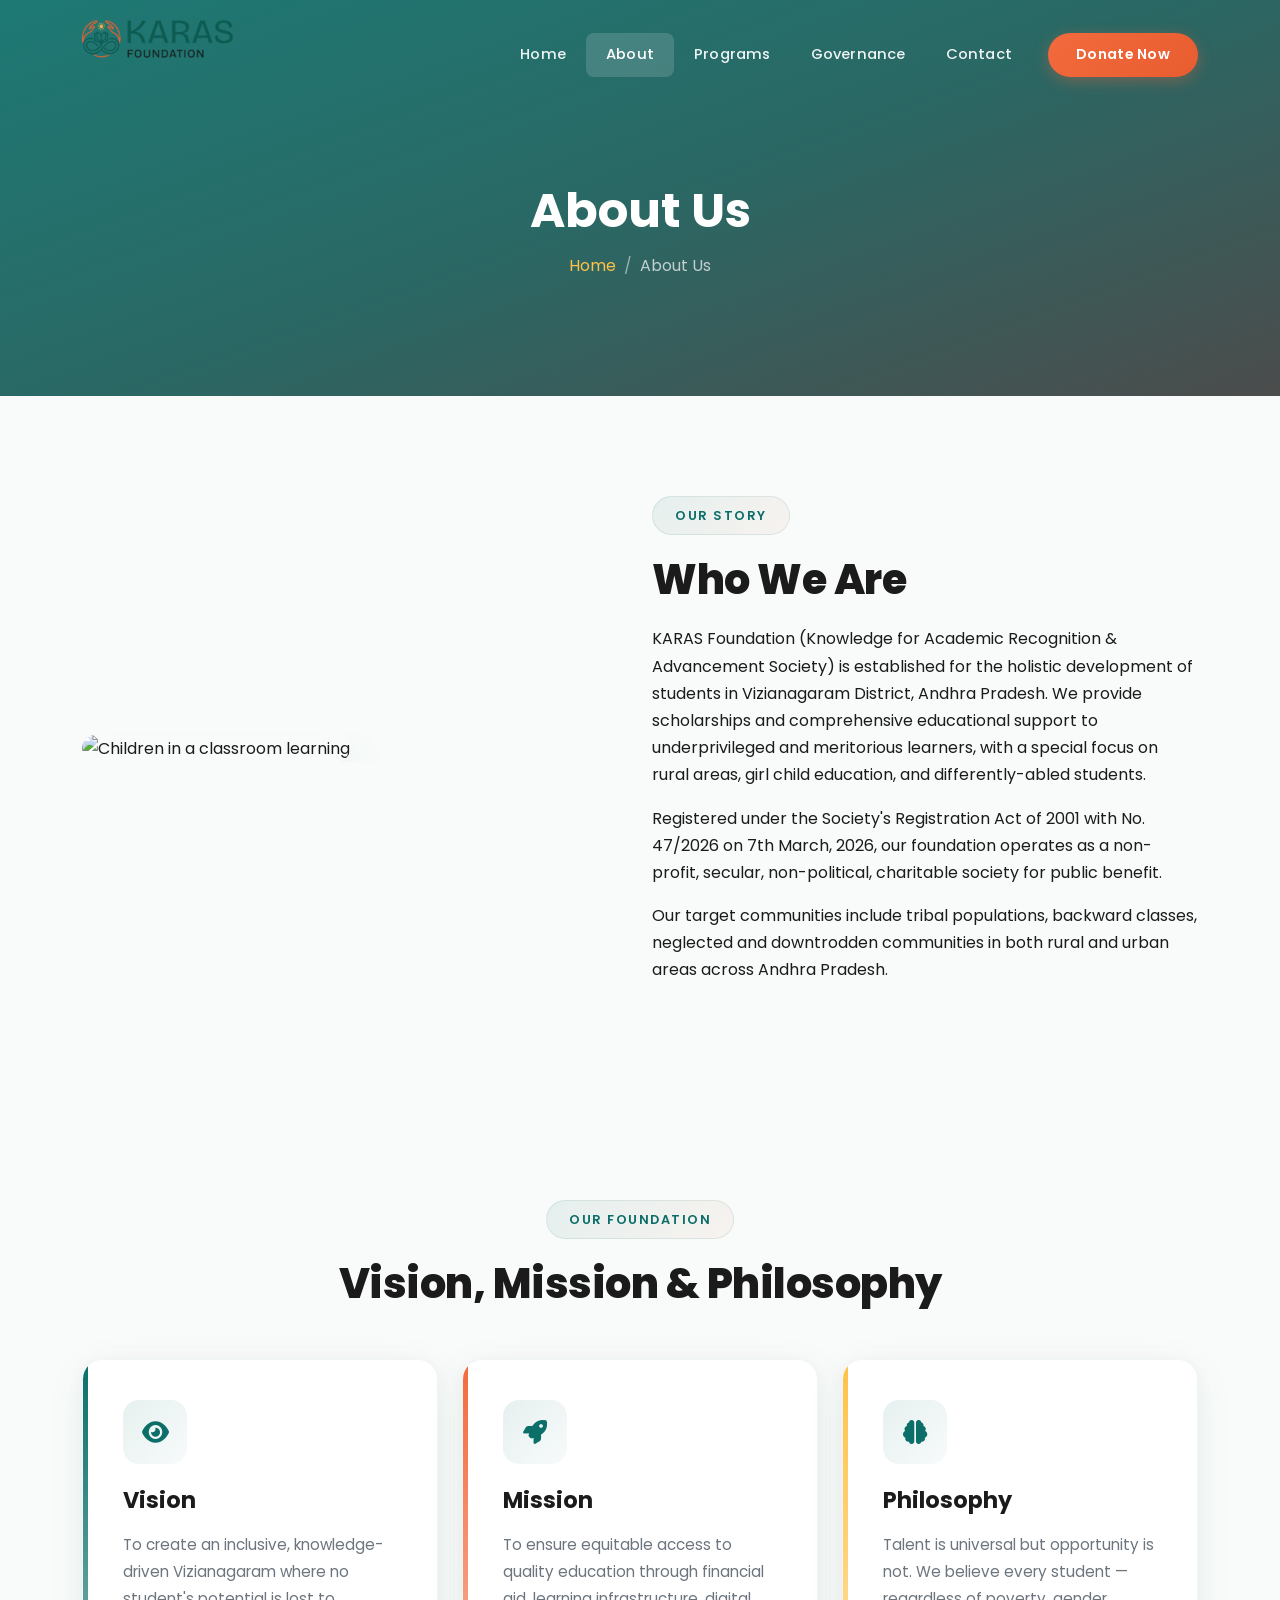
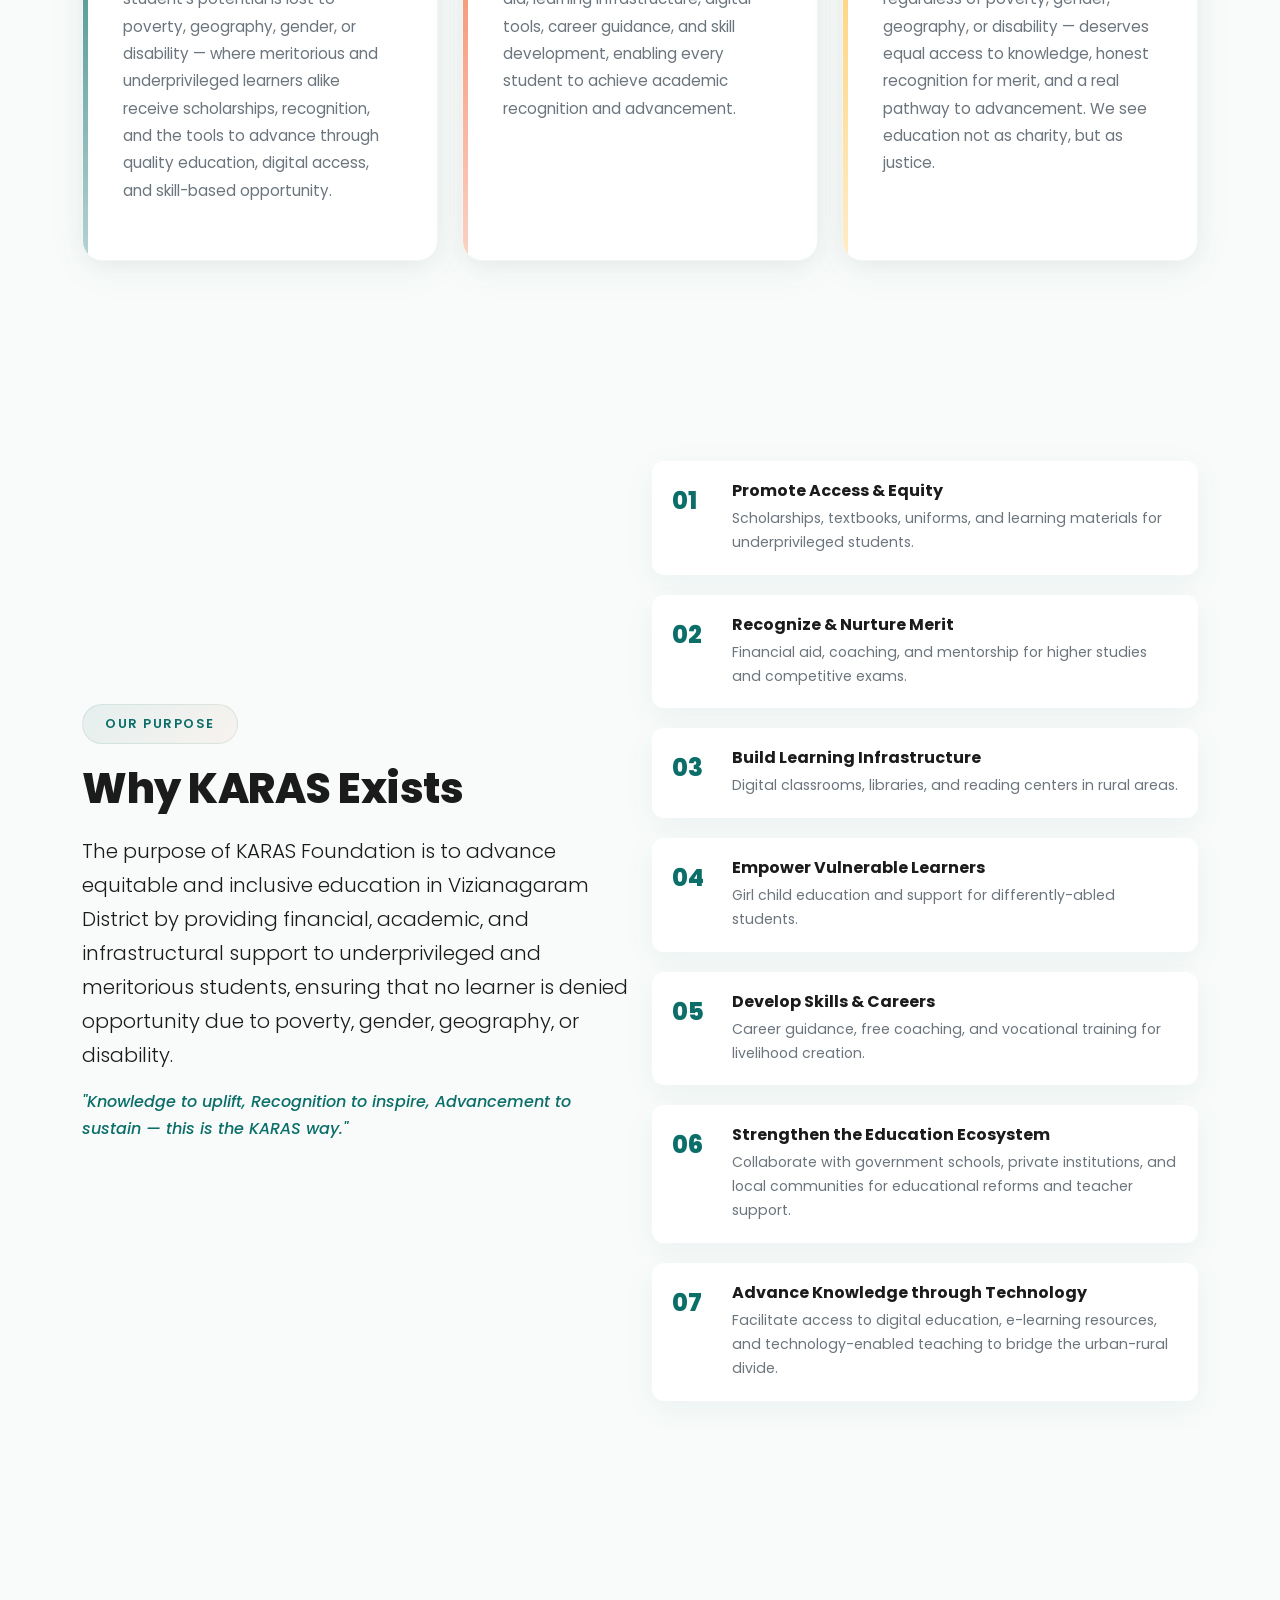
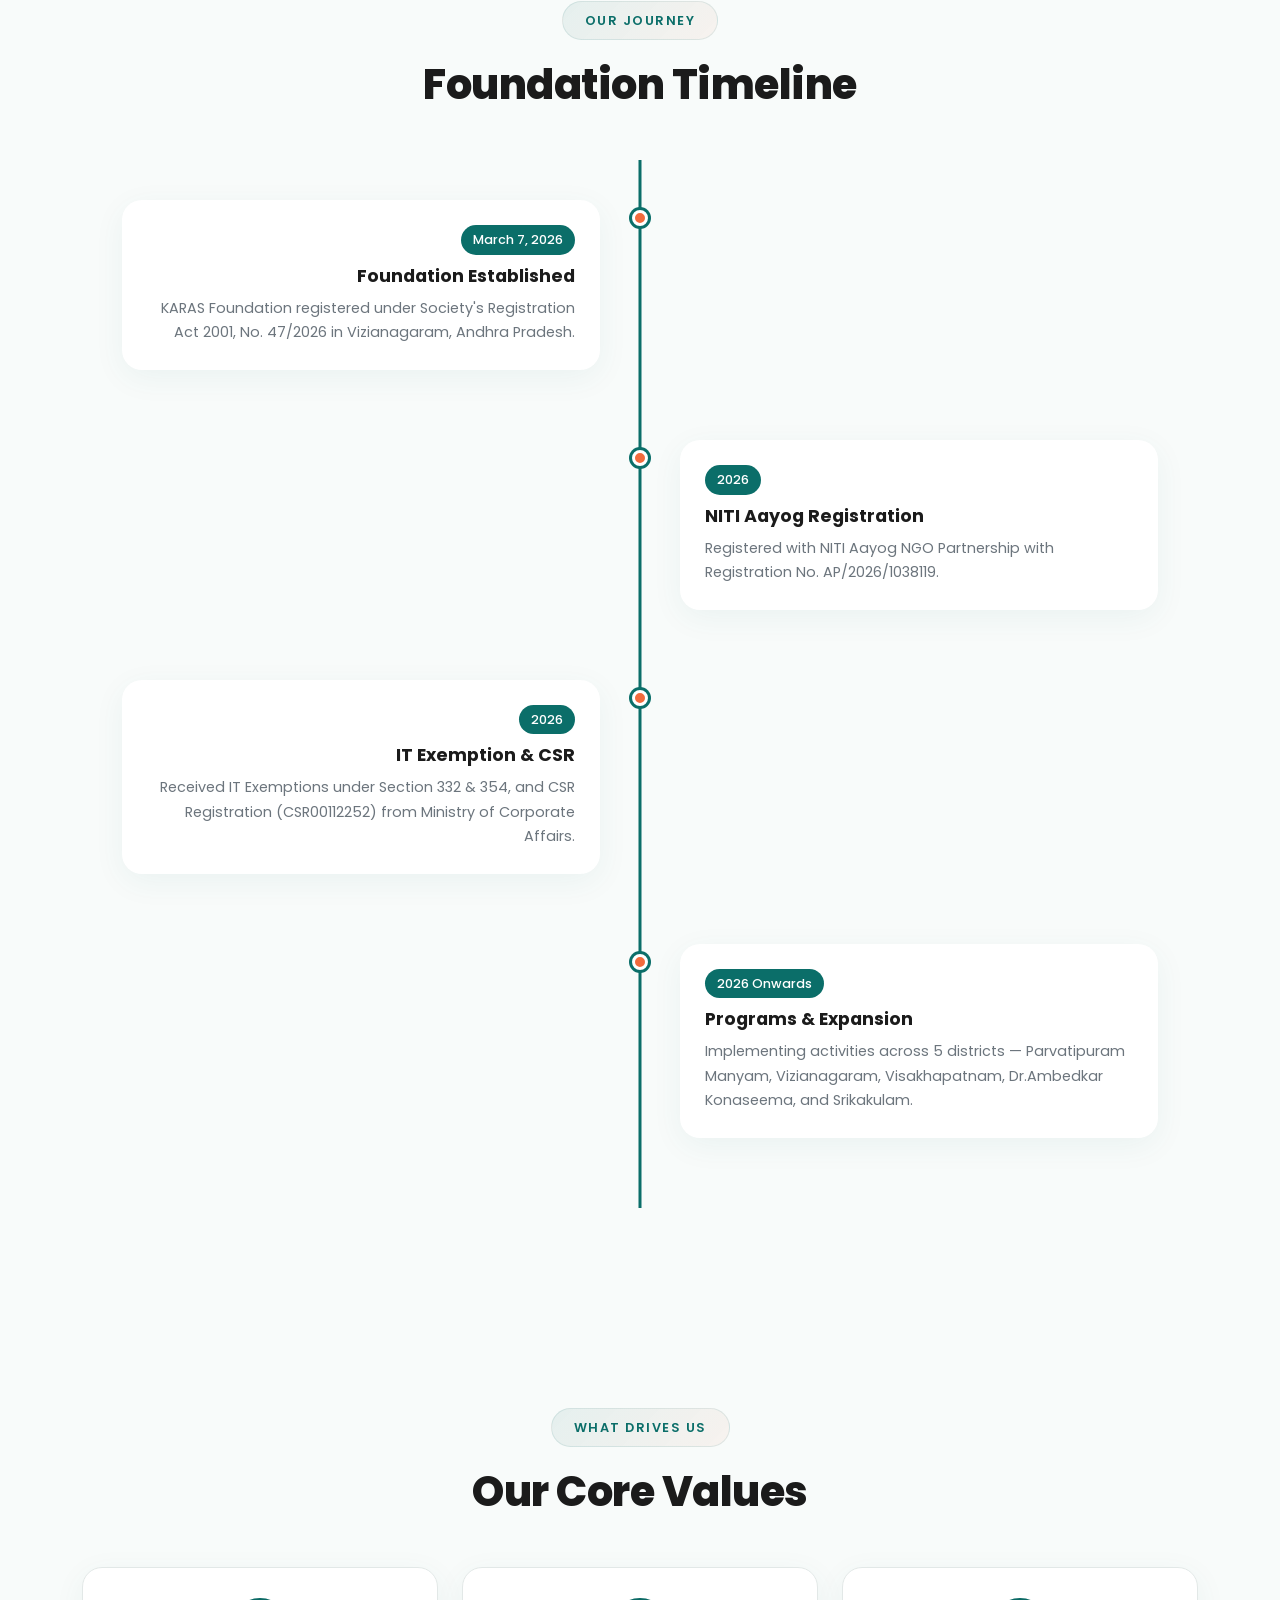
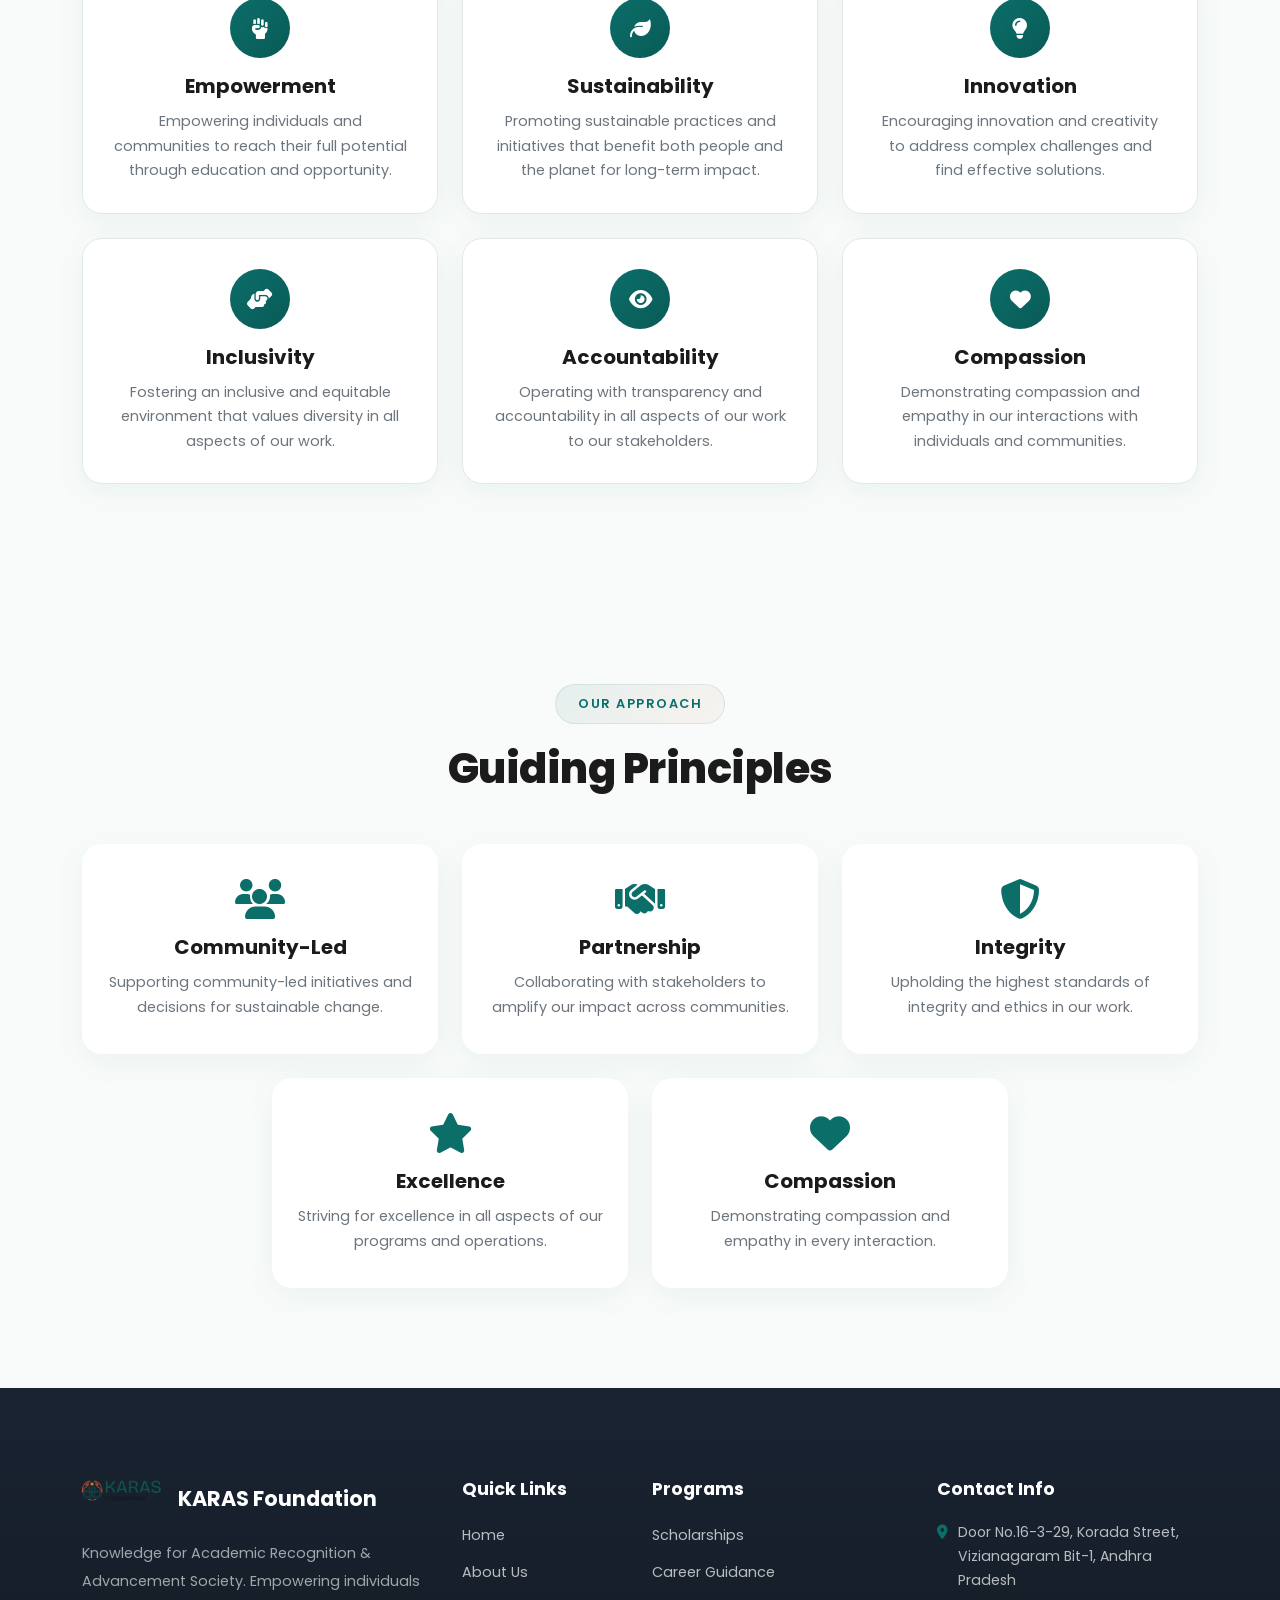
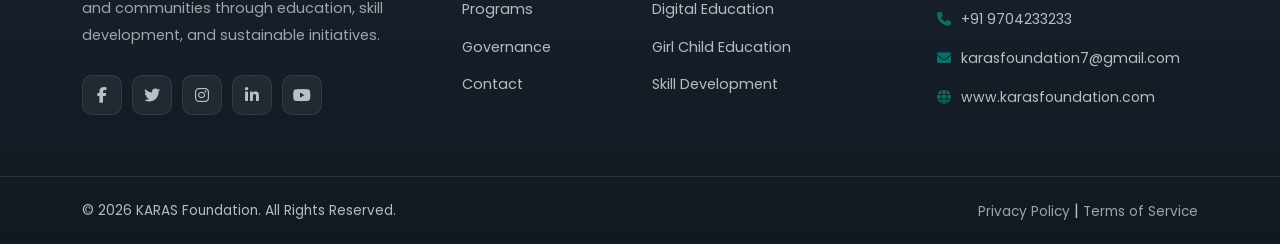
==== commit 6d0b5eb7: "Add missing PDF content: Financial Management, Administration, TAN, Bank details, Charitable Objects" ====
--- a/about.html
+++ b/about.html
@@ -145,6 +145,14 @@
                             <div class="purpose-number">05</div>
                             <div><h5>Develop Skills & Careers</h5><p>Career guidance, free coaching, and vocational training for livelihood creation.</p></div>
                         </div>
+                        <div class="purpose-item">
+                            <div class="purpose-number">06</div>
+                            <div><h5>Strengthen the Education Ecosystem</h5><p>Collaborate with government schools, private institutions, and local communities for educational reforms and teacher support.</p></div>
+                        </div>
+                        <div class="purpose-item">
+                            <div class="purpose-number">07</div>
+                            <div><h5>Advance Knowledge through Technology</h5><p>Facilitate access to digital education, e-learning resources, and technology-enabled teaching to bridge the urban-rural divide.</p></div>
+                        </div>
                     </div>
                 </div>
             </div>
--- a/css/style.css
+++ b/css/style.css
@@ -13,11 +13,12 @@
     --gray-100: #f0f4f3;
     --gray-200: #e2e8e7;
     --gray-600: #6c757d;
-    --shadow: 0 10px 40px rgba(11, 110, 105, 0.08);
-    --shadow-lg: 0 20px 60px rgba(11, 110, 105, 0.12);
-    --radius: 16px;
-    --radius-sm: 8px;
-    --transition: all 0.3s ease;
+    --shadow: 0 8px 32px rgba(11, 110, 105, 0.06);
+    --shadow-lg: 0 20px 50px rgba(11, 110, 105, 0.1);
+    --shadow-card: 0 4px 20px rgba(0, 0, 0, 0.04), 0 8px 40px rgba(11, 110, 105, 0.06);
+    --radius: 20px;
+    --radius-sm: 12px;
+    --transition: all 0.35s cubic-bezier(0.4, 0, 0.2, 1);
 }
 
 /* Base Styles */
@@ -51,29 +52,32 @@
 /* Section Tags & Titles */
 .section-tag {
     display: inline-block;
-    background: linear-gradient(135deg, rgba(11, 110, 105, 0.1), rgba(242, 106, 61, 0.1));
+    background: linear-gradient(135deg, rgba(11, 110, 105, 0.08), rgba(242, 106, 61, 0.06));
     color: var(--primary);
-    padding: 6px 20px;
+    padding: 8px 22px;
     border-radius: 50px;
-    font-size: 0.85rem;
+    font-size: 0.8rem;
     font-weight: 600;
     text-transform: uppercase;
-    letter-spacing: 1px;
-    margin-bottom: 15px;
+    letter-spacing: 1.5px;
+    margin-bottom: 18px;
+    border: 1px solid rgba(11, 110, 105, 0.1);
 }
 
 .section-title {
-    font-size: 2.5rem;
+    font-size: 2.6rem;
     font-weight: 800;
-    margin-bottom: 15px;
+    margin-bottom: 18px;
     color: var(--dark);
+    letter-spacing: -0.5px;
 }
 
 .section-subtitle {
-    font-size: 1.1rem;
+    font-size: 1.08rem;
     color: var(--gray-600);
-    max-width: 600px;
+    max-width: 620px;
     margin: 0 auto;
+    line-height: 1.8;
 }
 
 .text-primary-custom { color: var(--primary) !important; }
@@ -93,48 +97,44 @@
 
 /* Navigation */
 .navbar {
-    padding: 15px 0;
+    padding: 10px 0;
     transition: var(--transition);
     background: transparent;
 }
 
 .navbar.scrolled {
-    background: rgba(255, 255, 255, 0.95);
+    background: rgba(255, 255, 255, 0.98);
     backdrop-filter: blur(20px);
-    box-shadow: 0 2px 30px rgba(0, 0, 0, 0.08);
-    padding: 10px 0;
+    -webkit-backdrop-filter: blur(20px);
+    box-shadow: 0 4px 30px rgba(0, 0, 0, 0.06);
+    padding: 6px 0;
+}
+
+.navbar-brand {
+    display: flex;
+    align-items: center;
+    gap: 0;
 }
 
 .nav-logo {
-    height: 42px;
+    height: 80px;
     width: auto;
-    margin-right: 10px;
+    border-radius: 8px;
+    object-fit: contain;
 }
 
 .brand-text {
-    font-size: 1.4rem;
-    font-weight: 800;
-    color: var(--white);
-    transition: var(--transition);
-}
-
-.navbar.scrolled .brand-text { color: var(--primary); }
-
-.brand-sub {
-    font-weight: 400;
-    font-size: 0.9rem;
-    display: block;
-    margin-top: -5px;
-    opacity: 0.8;
+    display: none;
 }
 
 .navbar-nav .nav-link {
-    color: rgba(255, 255, 255, 0.9);
+    color: rgba(255, 255, 255, 0.92);
     font-weight: 500;
-    padding: 8px 18px !important;
+    padding: 9px 20px !important;
     border-radius: 8px;
     transition: var(--transition);
-    font-size: 0.95rem;
+    font-size: 0.92rem;
+    letter-spacing: 0.2px;
 }
 
 .navbar.scrolled .nav-link { color: var(--dark); }
@@ -146,27 +146,30 @@
 .navbar.scrolled .nav-link:hover,
 .navbar.scrolled .nav-link.active {
     color: var(--primary);
-    background: rgba(11, 110, 105, 0.08);
+    background: rgba(11, 110, 105, 0.06);
 }
 
 .btn-donate {
-    background: linear-gradient(135deg, var(--secondary), var(--accent));
+    background: linear-gradient(135deg, var(--secondary), #e85d30);
     color: var(--white) !important;
-    padding: 10px 25px !important;
+    padding: 11px 28px !important;
     border-radius: 50px;
     font-weight: 600;
+    font-size: 0.88rem;
     border: none;
-    box-shadow: 0 4px 15px rgba(242, 106, 61, 0.3);
+    box-shadow: 0 4px 15px rgba(242, 106, 61, 0.35);
+    letter-spacing: 0.3px;
 }
 .btn-donate:hover {
-    transform: translateY(-2px);
-    box-shadow: 0 8px 25px rgba(242, 106, 61, 0.4);
+    transform: translateY(-2px) scale(1.02);
+    box-shadow: 0 8px 25px rgba(242, 106, 61, 0.45);
     color: var(--white) !important;
 }
 
 .navbar-toggler {
-    border: 2px solid rgba(255,255,255,0.5);
-    padding: 6px 10px;
+    border: 2px solid rgba(255,255,255,0.6);
+    padding: 8px 12px;
+    border-radius: 8px;
 }
 .navbar.scrolled .navbar-toggler { border-color: var(--primary); }
 .navbar-toggler-icon { filter: brightness(0) invert(1); }
@@ -176,7 +179,7 @@
 .hero-section {
     position: relative;
     min-height: 100vh;
-    background: url('https://images.unsplash.com/photo-1503676260728-1c00da094a0b?w=1920&h=1080&fit=crop') center/cover no-repeat;
+    background: url('https://images.unsplash.com/photo-1544776193-352d25ca82cd?w=1920&q=85') center/cover no-repeat;
     display: flex;
     align-items: center;
 }
@@ -184,7 +187,7 @@
 .hero-overlay {
     position: absolute;
     inset: 0;
-    background: linear-gradient(135deg, rgba(11, 110, 105, 0.85), rgba(27, 27, 27, 0.7));
+    background: linear-gradient(160deg, rgba(11, 110, 105, 0.92) 0%, rgba(6, 78, 74, 0.8) 40%, rgba(27, 27, 27, 0.7) 100%);
 }
 
 .hero-content { position: relative; z-index: 2; }
@@ -274,17 +277,23 @@
 }
 
 /* Hero Stats */
-.hero-stats { display: flex; gap: 20px; flex-wrap: wrap; }
+.hero-stats { display: flex; gap: 15px; flex-wrap: wrap; }
 .stat-card {
-    display: flex; align-items: center; gap: 12px;
-    background: rgba(255,255,255,0.1);
-    backdrop-filter: blur(10px);
-    padding: 15px 20px; border-radius: 12px;
-    border: 1px solid rgba(255,255,255,0.15);
-}
-.stat-icon { font-size: 1.5rem; color: var(--accent); }
-.stat-number { font-size: 1.3rem; font-weight: 700; color: var(--white); display: block; }
-.stat-label { font-size: 0.75rem; color: rgba(255,255,255,0.7); }
+    display: flex; align-items: center; gap: 14px;
+    background: rgba(255,255,255,0.08);
+    backdrop-filter: blur(15px);
+    -webkit-backdrop-filter: blur(15px);
+    padding: 16px 22px; border-radius: 14px;
+    border: 1px solid rgba(255,255,255,0.12);
+    transition: var(--transition);
+}
+.stat-card:hover {
+    background: rgba(255,255,255,0.14);
+    transform: translateY(-2px);
+}
+.stat-icon { font-size: 1.4rem; color: var(--accent); }
+.stat-number { font-size: 1.4rem; font-weight: 700; color: var(--white); display: block; }
+.stat-label { font-size: 0.72rem; color: rgba(255,255,255,0.7); text-transform: uppercase; letter-spacing: 0.5px; }
 
 /* Scroll Indicator */
 .scroll-indicator {
@@ -337,46 +346,60 @@
 /* Vision & Mission Cards */
 .vm-card {
     background: var(--white); padding: 40px; border-radius: var(--radius);
-    box-shadow: var(--shadow); transition: var(--transition);
-    border: 1px solid var(--gray-200); position: relative; overflow: hidden;
+    box-shadow: var(--shadow-card); transition: var(--transition);
+    border: 1px solid rgba(11,110,105,0.06); position: relative; overflow: hidden;
 }
 .vm-card::before {
     content: ''; position: absolute; top: 0; left: 0;
-    width: 4px; height: 100%; background: var(--primary);
-}
-.vm-card:hover { transform: translateY(-5px); box-shadow: var(--shadow-lg); }
+    width: 5px; height: 100%; background: linear-gradient(180deg, var(--primary), rgba(11,110,105,0.3));
+}
+.vm-card:hover { transform: translateY(-6px); box-shadow: var(--shadow-lg); }
 .vm-icon {
-    width: 60px; height: 60px; border-radius: 50%;
-    background: linear-gradient(135deg, rgba(11,110,105,0.1), rgba(11,110,105,0.05));
-    display: flex; align-items: center; justify-content: center;
-    font-size: 1.5rem; color: var(--primary); margin-bottom: 20px;
+    width: 64px; height: 64px; border-radius: 16px;
+    background: linear-gradient(135deg, rgba(11,110,105,0.1), rgba(11,110,105,0.03));
+    display: flex; align-items: center; justify-content: center;
+    font-size: 1.5rem; color: var(--primary); margin-bottom: 22px;
 }
 .vm-card h3 { font-size: 1.4rem; margin-bottom: 15px; }
-.vm-card p { color: var(--gray-600); font-size: 0.95rem; }
-.mission-card::before { background: var(--secondary); }
-.philosophy-card::before { background: var(--accent); }
+.vm-card p { color: var(--gray-600); font-size: 0.95rem; line-height: 1.8; }
+.mission-card::before { background: linear-gradient(180deg, var(--secondary), rgba(242,106,61,0.3)); }
+.philosophy-card::before { background: linear-gradient(180deg, var(--accent), rgba(255,194,71,0.3)); }
 
 /* Focus Area Cards */
 .focus-card {
-    background: var(--white); padding: 35px 30px; border-radius: var(--radius);
-    box-shadow: var(--shadow); transition: var(--transition);
+    background: var(--white); padding: 38px 30px; border-radius: var(--radius);
+    box-shadow: var(--shadow-card); transition: var(--transition);
     text-align: center; height: 100%;
-    border: 1px solid transparent;
-}
+    border: 1px solid rgba(11,110,105,0.04);
+    position: relative;
+    overflow: hidden;
+}
+.focus-card::after {
+    content: '';
+    position: absolute;
+    bottom: 0;
+    left: 0;
+    width: 100%;
+    height: 3px;
+    background: linear-gradient(90deg, var(--primary), var(--secondary));
+    transform: scaleX(0);
+    transition: transform 0.4s ease;
+}
+.focus-card:hover::after { transform: scaleX(1); }
 .focus-card:hover {
-    transform: translateY(-8px); box-shadow: var(--shadow-lg);
-    border-color: var(--primary);
+    transform: translateY(-10px); box-shadow: var(--shadow-lg);
 }
 .focus-icon {
-    width: 70px; height: 70px; border-radius: 50%;
+    width: 72px; height: 72px; border-radius: 18px;
     background: linear-gradient(135deg, var(--primary), #0a5a56);
     display: flex; align-items: center; justify-content: center;
-    margin: 0 auto 20px; font-size: 1.6rem; color: var(--white);
+    margin: 0 auto 22px; font-size: 1.6rem; color: var(--white);
     transition: var(--transition);
-}
-.focus-card:hover .focus-icon { transform: scale(1.1) rotate(5deg); }
-.focus-card h4 { font-size: 1.15rem; margin-bottom: 12px; }
-.focus-card p { color: var(--gray-600); font-size: 0.9rem; }
+    box-shadow: 0 8px 20px rgba(11,110,105,0.2);
+}
+.focus-card:hover .focus-icon { transform: scale(1.08) rotate(3deg); box-shadow: 0 12px 30px rgba(11,110,105,0.3); }
+.focus-card h4 { font-size: 1.12rem; margin-bottom: 12px; }
+.focus-card p { color: var(--gray-600); font-size: 0.9rem; line-height: 1.7; }
 
 /* Why KARAS Cards */
 .why-card {
@@ -396,42 +419,66 @@
 
 /* Counter Section */
 .counter-section {
-    position: relative; padding: 80px 0;
-    background: url('https://images.unsplash.com/photo-1427504494785-3a9ca7044f45?w=1920&h=600&fit=crop') center/cover fixed;
+    position: relative; padding: 100px 0;
+    background: url('https://images.unsplash.com/photo-1509062522246-3755977927d7?w=1920&q=85') center/cover fixed;
 }
 .counter-overlay {
     position: absolute; inset: 0;
-    background: linear-gradient(135deg, rgba(11,110,105,0.9), rgba(27,27,27,0.85));
-}
-.counter-item { color: var(--white); padding: 20px; }
-.counter-icon { font-size: 2.5rem; color: var(--accent); margin-bottom: 15px; }
-.counter-number { font-size: 3rem; font-weight: 800; color: var(--white); }
-.counter-item p { font-size: 0.95rem; opacity: 0.8; margin-top: 5px; }
+    background: linear-gradient(160deg, rgba(11,110,105,0.92), rgba(6,78,74,0.88), rgba(27,27,27,0.85));
+}
+.counter-item { color: var(--white); padding: 25px; }
+.counter-icon { font-size: 2.8rem; color: var(--accent); margin-bottom: 18px; }
+.counter-number { font-size: 3.2rem; font-weight: 800; color: var(--white); }
+.counter-item p { font-size: 1rem; opacity: 0.85; margin-top: 8px; font-weight: 400; }
 
 /* CTA Section */
 .cta-section {
-    padding: 100px 0;
-    background: linear-gradient(135deg, var(--primary), #064e4a);
-}
-.cta-content h2 { font-size: 2.5rem; color: var(--white); margin-bottom: 20px; }
-.cta-content p { color: rgba(255,255,255,0.85); font-size: 1.1rem; max-width: 700px; margin: 0 auto 35px; }
+    padding: 120px 0;
+    background: linear-gradient(160deg, var(--primary) 0%, #064e4a 50%, #043634 100%);
+    position: relative;
+    overflow: hidden;
+}
+.cta-section::before {
+    content: '';
+    position: absolute;
+    top: -50%;
+    right: -20%;
+    width: 500px;
+    height: 500px;
+    border-radius: 50%;
+    background: rgba(255, 194, 71, 0.06);
+}
+.cta-section::after {
+    content: '';
+    position: absolute;
+    bottom: -30%;
+    left: -10%;
+    width: 400px;
+    height: 400px;
+    border-radius: 50%;
+    background: rgba(242, 106, 61, 0.05);
+}
+.cta-content { position: relative; z-index: 2; }
+.cta-content h2 { font-size: 2.8rem; color: var(--white); margin-bottom: 20px; }
+.cta-content p { color: rgba(255,255,255,0.88); font-size: 1.15rem; max-width: 700px; margin: 0 auto 40px; line-height: 1.8; }
 .cta-buttons { display: flex; gap: 15px; justify-content: center; flex-wrap: wrap; }
 
 /* Footer */
-.footer-section { background: var(--dark); color: rgba(255,255,255,0.7); }
-.footer-top { padding: 80px 0 40px; }
+.footer-section { background: linear-gradient(180deg, #1a2332, #111920); color: rgba(255,255,255,0.7); }
+.footer-top { padding: 90px 0 50px; }
 .footer-logo { display: flex; align-items: center; gap: 12px; margin-bottom: 20px; }
-.footer-logo-img { height: 40px; }
-.footer-logo span { font-size: 1.2rem; font-weight: 700; color: var(--white); }
-.footer-about p { font-size: 0.9rem; line-height: 1.8; }
-.footer-social { display: flex; gap: 12px; margin-top: 20px; }
+.footer-logo-img { height: 42px; border-radius: 8px; }
+.footer-logo span { font-size: 1.3rem; font-weight: 700; color: var(--white); }
+.footer-about p { font-size: 0.9rem; line-height: 1.9; color: rgba(255,255,255,0.6); }
+.footer-social { display: flex; gap: 10px; margin-top: 25px; }
 .footer-social a {
-    width: 38px; height: 38px; border-radius: 50%;
-    background: rgba(255,255,255,0.08); display: flex;
+    width: 40px; height: 40px; border-radius: 10px;
+    background: rgba(255,255,255,0.06); display: flex;
     align-items: center; justify-content: center;
     color: rgba(255,255,255,0.7); transition: var(--transition);
-}
-.footer-social a:hover { background: var(--primary); color: var(--white); transform: translateY(-3px); }
+    border: 1px solid rgba(255,255,255,0.08);
+}
+.footer-social a:hover { background: var(--primary); color: var(--white); transform: translateY(-3px); border-color: var(--primary); }
 .footer-links h5, .footer-contact h5 { color: var(--white); font-size: 1.1rem; margin-bottom: 20px; }
 .footer-links ul, .footer-contact ul { list-style: none; padding: 0; }
 .footer-links ul li { margin-bottom: 10px; }
@@ -466,20 +513,20 @@
 /* Page Hero (inner pages) */
 .page-hero {
     position: relative; padding: 180px 0 100px;
-    background: url('https://images.unsplash.com/photo-1488521787991-ed7bbaae773c?w=1920&h=600&fit=crop') center/cover;
+    background: url('https://images.unsplash.com/photo-1523580494863-6f3031224c94?w=1920&q=85') center/cover;
 }
 .page-hero-programs {
-    background-image: url('https://images.unsplash.com/photo-1497633762265-9d179a990aa6?w=1920&h=600&fit=crop');
+    background-image: url('https://images.unsplash.com/photo-1524178232363-1fb2b075b655?w=1920&q=85');
 }
 .page-hero-governance {
-    background-image: url('https://images.unsplash.com/photo-1521737711867-e3b97375f902?w=1920&h=600&fit=crop');
+    background-image: url('https://images.unsplash.com/photo-1552664730-d307ca884978?w=1920&q=85');
 }
 .page-hero-contact {
-    background-image: url('https://images.unsplash.com/photo-1423666639041-f56000c27a9a?w=1920&h=600&fit=crop');
+    background-image: url('https://images.unsplash.com/photo-1521791136064-7986c2920216?w=1920&q=85');
 }
 .page-hero-overlay {
     position: absolute; inset: 0;
-    background: linear-gradient(135deg, rgba(11,110,105,0.88), rgba(27,27,27,0.75));
+    background: linear-gradient(160deg, rgba(11,110,105,0.92) 0%, rgba(6,78,74,0.85) 50%, rgba(27,27,27,0.78) 100%);
 }
 .page-hero-content { position: relative; z-index: 2; text-align: center; }
 .page-hero-content h1 { font-size: 3rem; color: var(--white); margin-bottom: 10px; }
--- a/css/responsive.css
+++ b/css/responsive.css
@@ -10,51 +10,84 @@
 
 /* Tablets */
 @media (max-width: 991px) {
-    .hero-title { font-size: 2.8rem; }
+    .hero-title { font-size: 2.6rem; }
     .hero-stats { gap: 10px; }
     .stat-card { padding: 12px 15px; }
     .about-content { padding-left: 0; margin-top: 30px; }
     .section-padding { padding: 70px 0; }
+
     .timeline::before { left: 30px; }
     .timeline-item { width: 100%; left: 0 !important; padding-left: 70px; padding-right: 0; text-align: left !important; }
     .timeline-dot { left: 22px !important; right: auto !important; }
+
+    /* Mobile Navbar Fix */
     .navbar-collapse {
-        background: var(--white); padding: 20px;
-        border-radius: var(--radius); margin-top: 10px;
-        box-shadow: var(--shadow-lg);
+        background: var(--white);
+        padding: 20px 15px;
+        border-radius: var(--radius);
+        margin-top: 15px;
+        box-shadow: 0 15px 50px rgba(0, 0, 0, 0.12);
+        border: 1px solid var(--gray-200);
     }
-    .navbar-nav .nav-link { color: var(--dark) !important; }
-    .navbar-nav .nav-link:hover, .navbar-nav .nav-link.active {
+    .navbar-nav .nav-link {
+        color: var(--dark) !important;
+        padding: 12px 18px !important;
+        border-radius: 10px;
+        margin: 2px 0;
+    }
+    .navbar-nav .nav-link:hover,
+    .navbar-nav .nav-link.active {
         color: var(--primary) !important;
-        background: rgba(11,110,105,0.08);
+        background: rgba(11,110,105,0.06) !important;
+    }
+    .navbar-nav .ms-lg-3 {
+        margin-top: 10px;
+        margin-left: 0 !important;
+    }
+    .btn-donate {
+        display: block;
+        text-align: center;
+        width: 100%;
+    }
+    .nav-logo {
+        height: 60px;
     }
     .org-level.org-three { flex-direction: column; align-items: center; }
 }
 
 /* Mobile */
 @media (max-width: 767px) {
-    .hero-title { font-size: 2.2rem; }
-    .hero-subtitle { font-size: 1.1rem; }
-    .hero-description { font-size: 0.95rem; }
+    .hero-title { font-size: 2rem; }
+    .hero-subtitle { font-size: 1rem; }
+    .hero-description { font-size: 0.92rem; }
     .hero-buttons { flex-direction: column; }
     .hero-buttons .btn { width: 100%; text-align: center; }
     .hero-stats { flex-direction: column; gap: 10px; }
-    .section-title { font-size: 1.9rem; }
-    .section-padding { padding: 60px 0; }
-    .cta-content h2 { font-size: 1.8rem; }
+    .hero-badge { font-size: 0.7rem; padding: 6px 14px; }
+    .section-title { font-size: 1.8rem; }
+    .section-padding { padding: 50px 0; }
+    .cta-content h2 { font-size: 1.7rem; }
     .cta-buttons { flex-direction: column; align-items: center; }
-    .page-hero { padding: 140px 0 80px; }
-    .page-hero-content h1 { font-size: 2.2rem; }
+    .cta-buttons .btn { width: 100%; max-width: 280px; }
+    .page-hero { padding: 140px 0 70px; }
+    .page-hero-content h1 { font-size: 2rem; }
     .counter-number { font-size: 2.2rem; }
+    .counter-section { padding: 60px 0; }
     .footer-top { padding: 50px 0 30px; }
     .district-grid { grid-template-columns: 1fr 1fr; }
+    .scroll-indicator { display: none; }
+    .vm-card { padding: 25px; }
+    .focus-card { padding: 25px 20px; }
+    .contact-form-wrapper { padding: 25px; }
 }
 
 /* Small Mobile */
 @media (max-width: 480px) {
-    .hero-title { font-size: 1.8rem; }
-    .section-title { font-size: 1.6rem; }
-    .hero-badge { font-size: 0.7rem; padding: 6px 14px; }
+    .hero-title { font-size: 1.7rem; }
+    .section-title { font-size: 1.5rem; }
     .district-grid { grid-template-columns: 1fr; }
     .org-level { flex-direction: column; align-items: center; }
+    .counter-number { font-size: 1.9rem; }
+    .counter-icon { font-size: 2rem; }
+    .nav-logo { height: 50px; }
 }
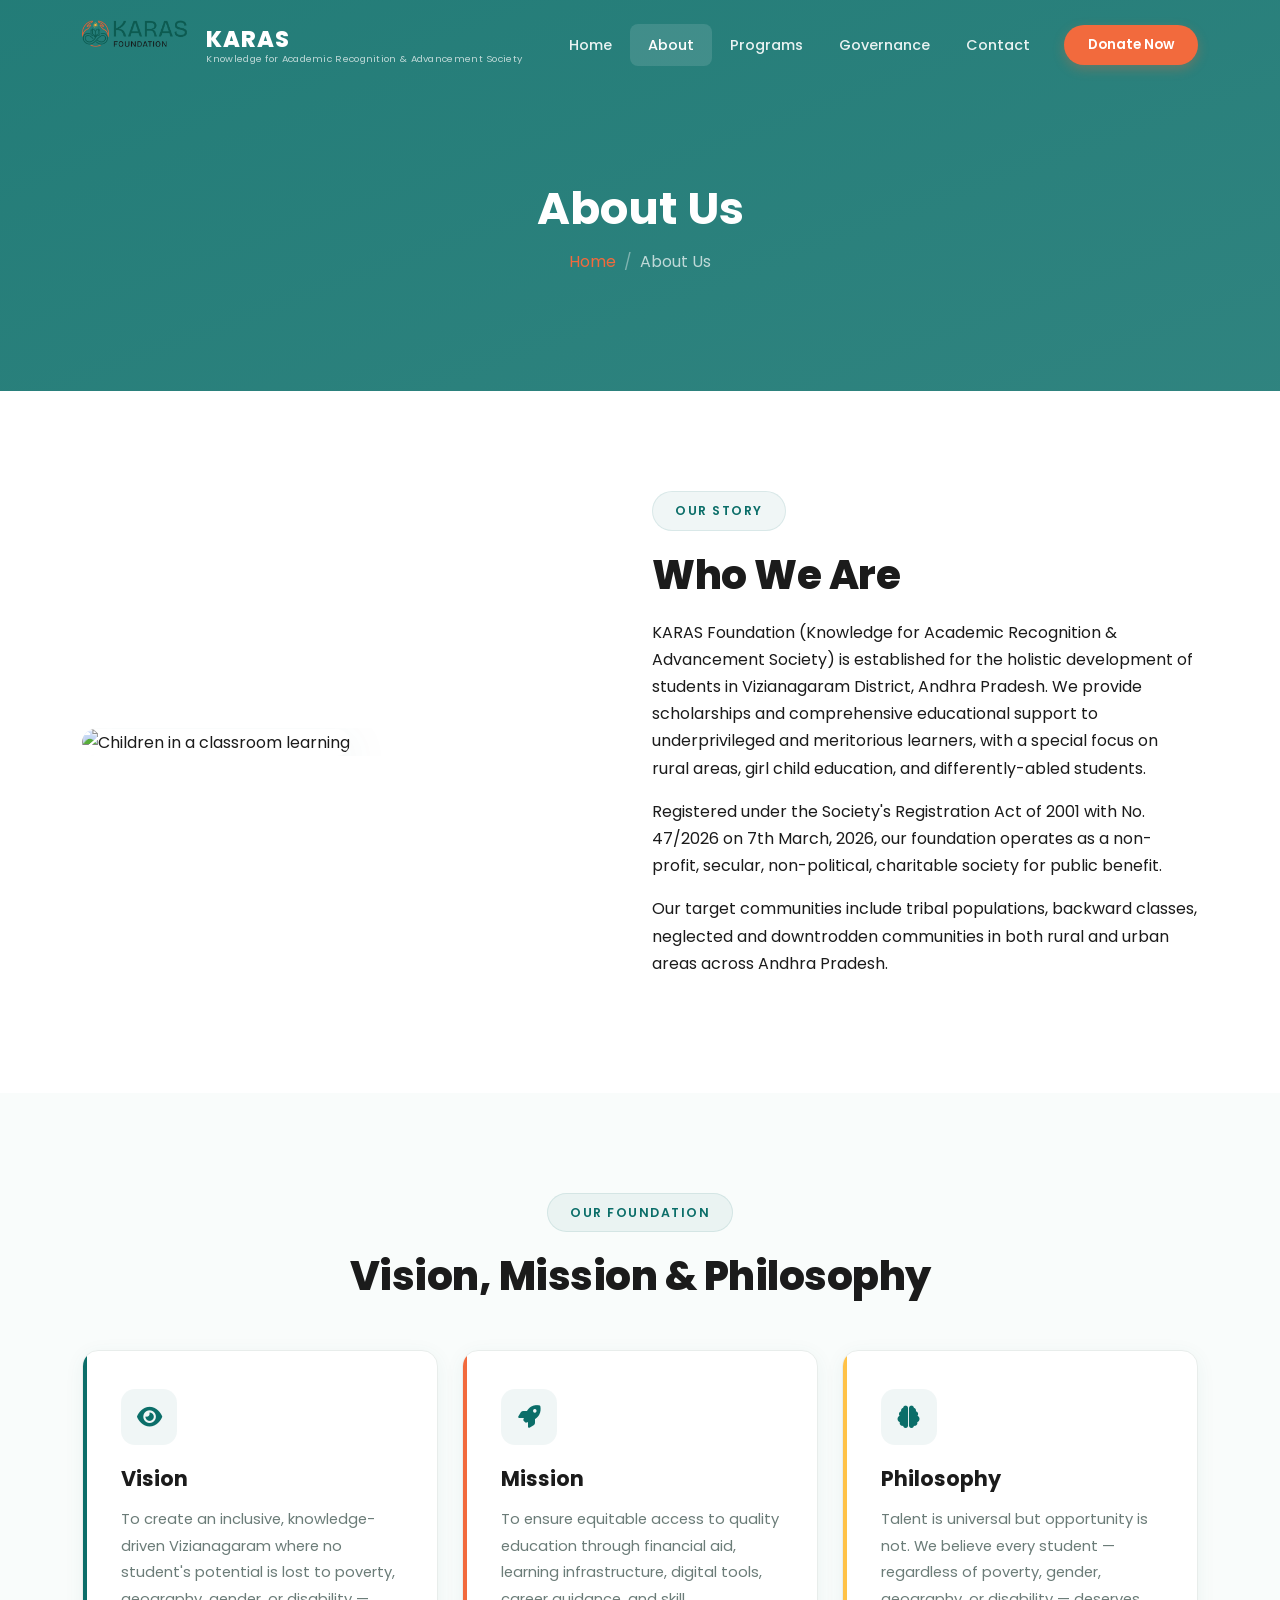
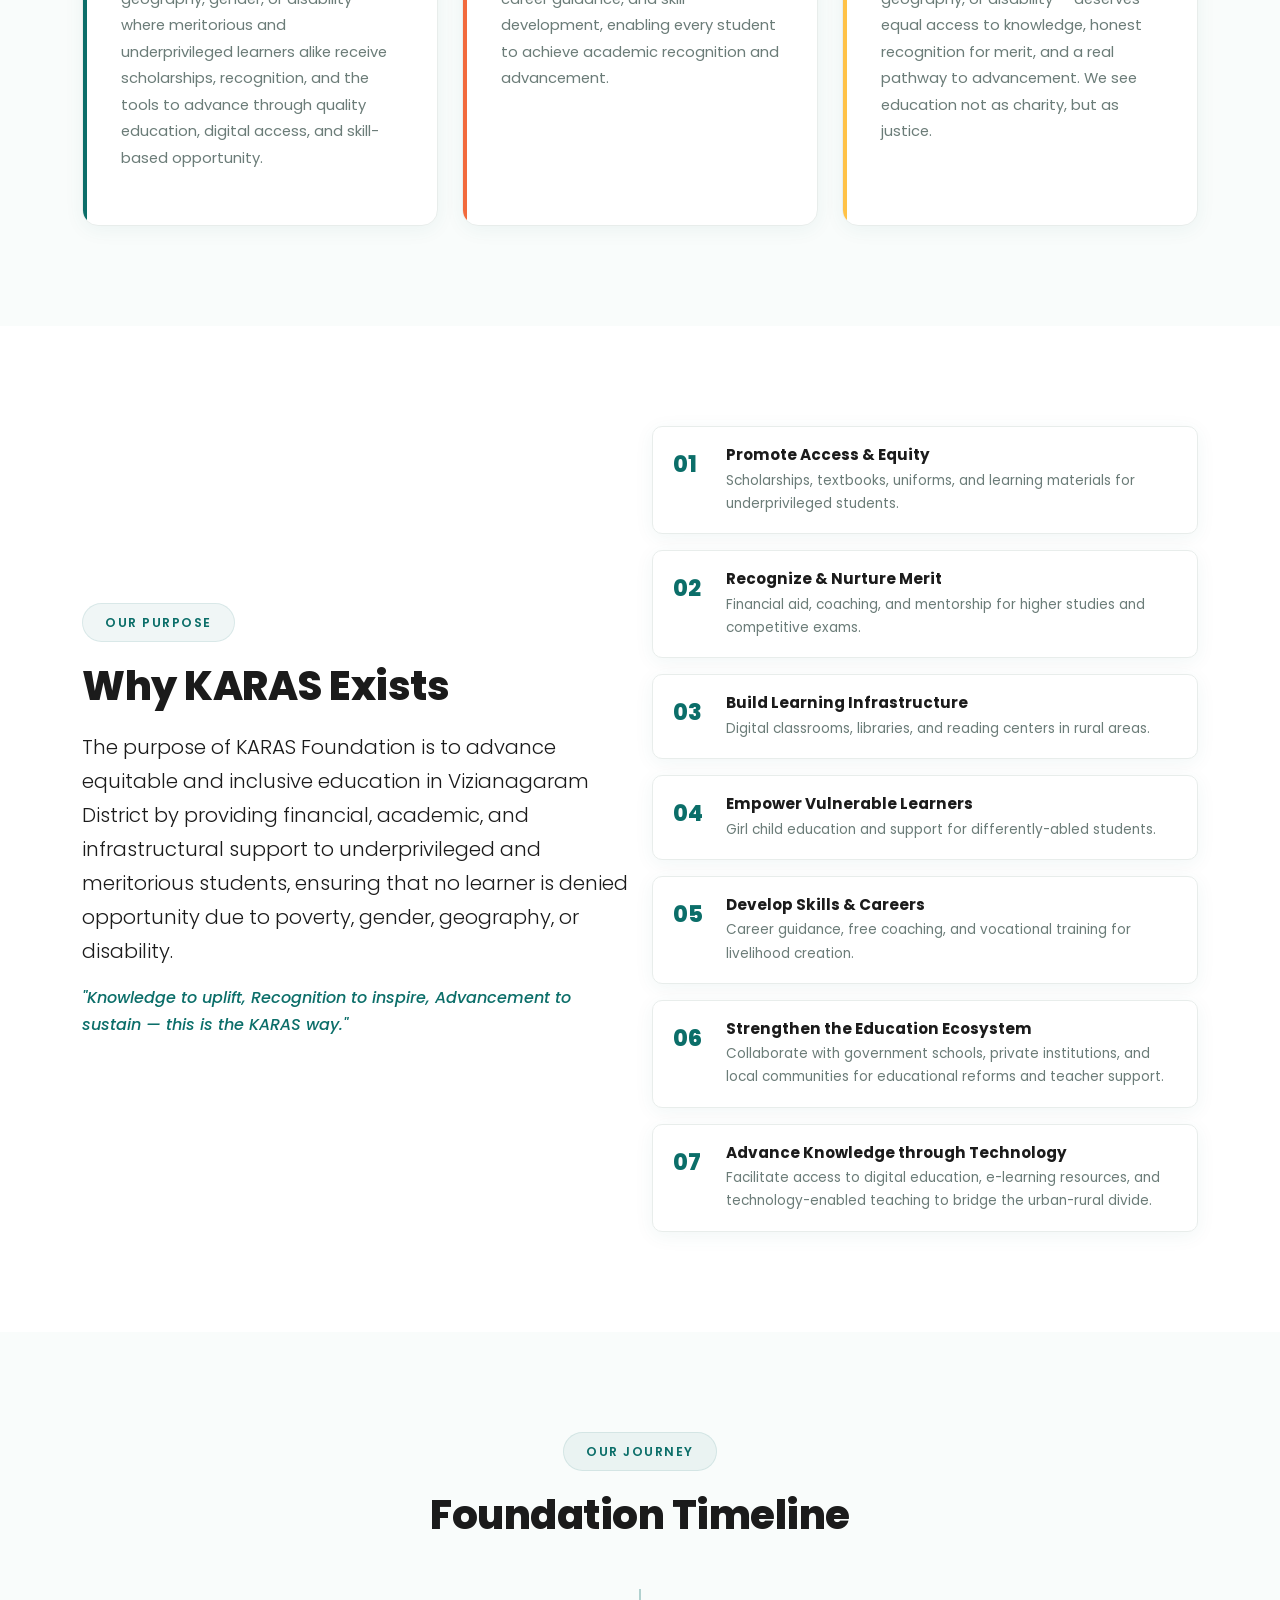
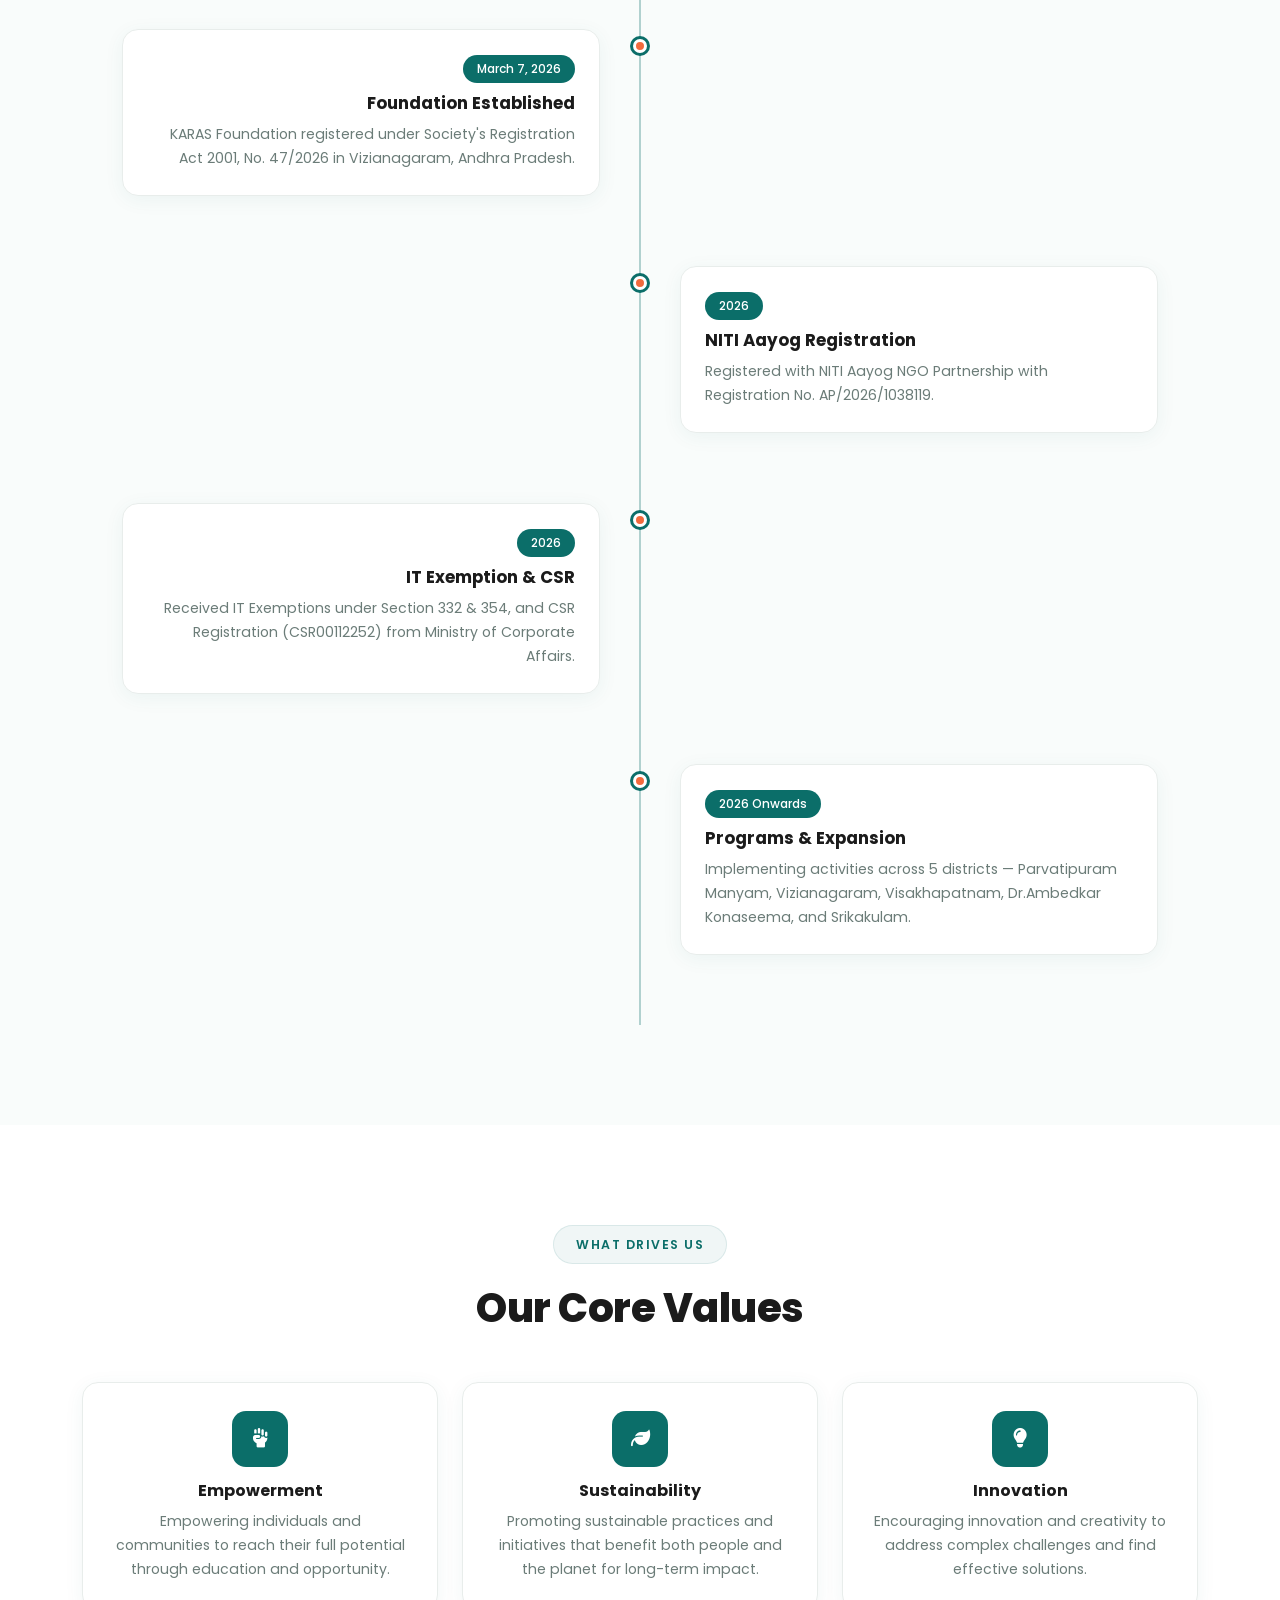
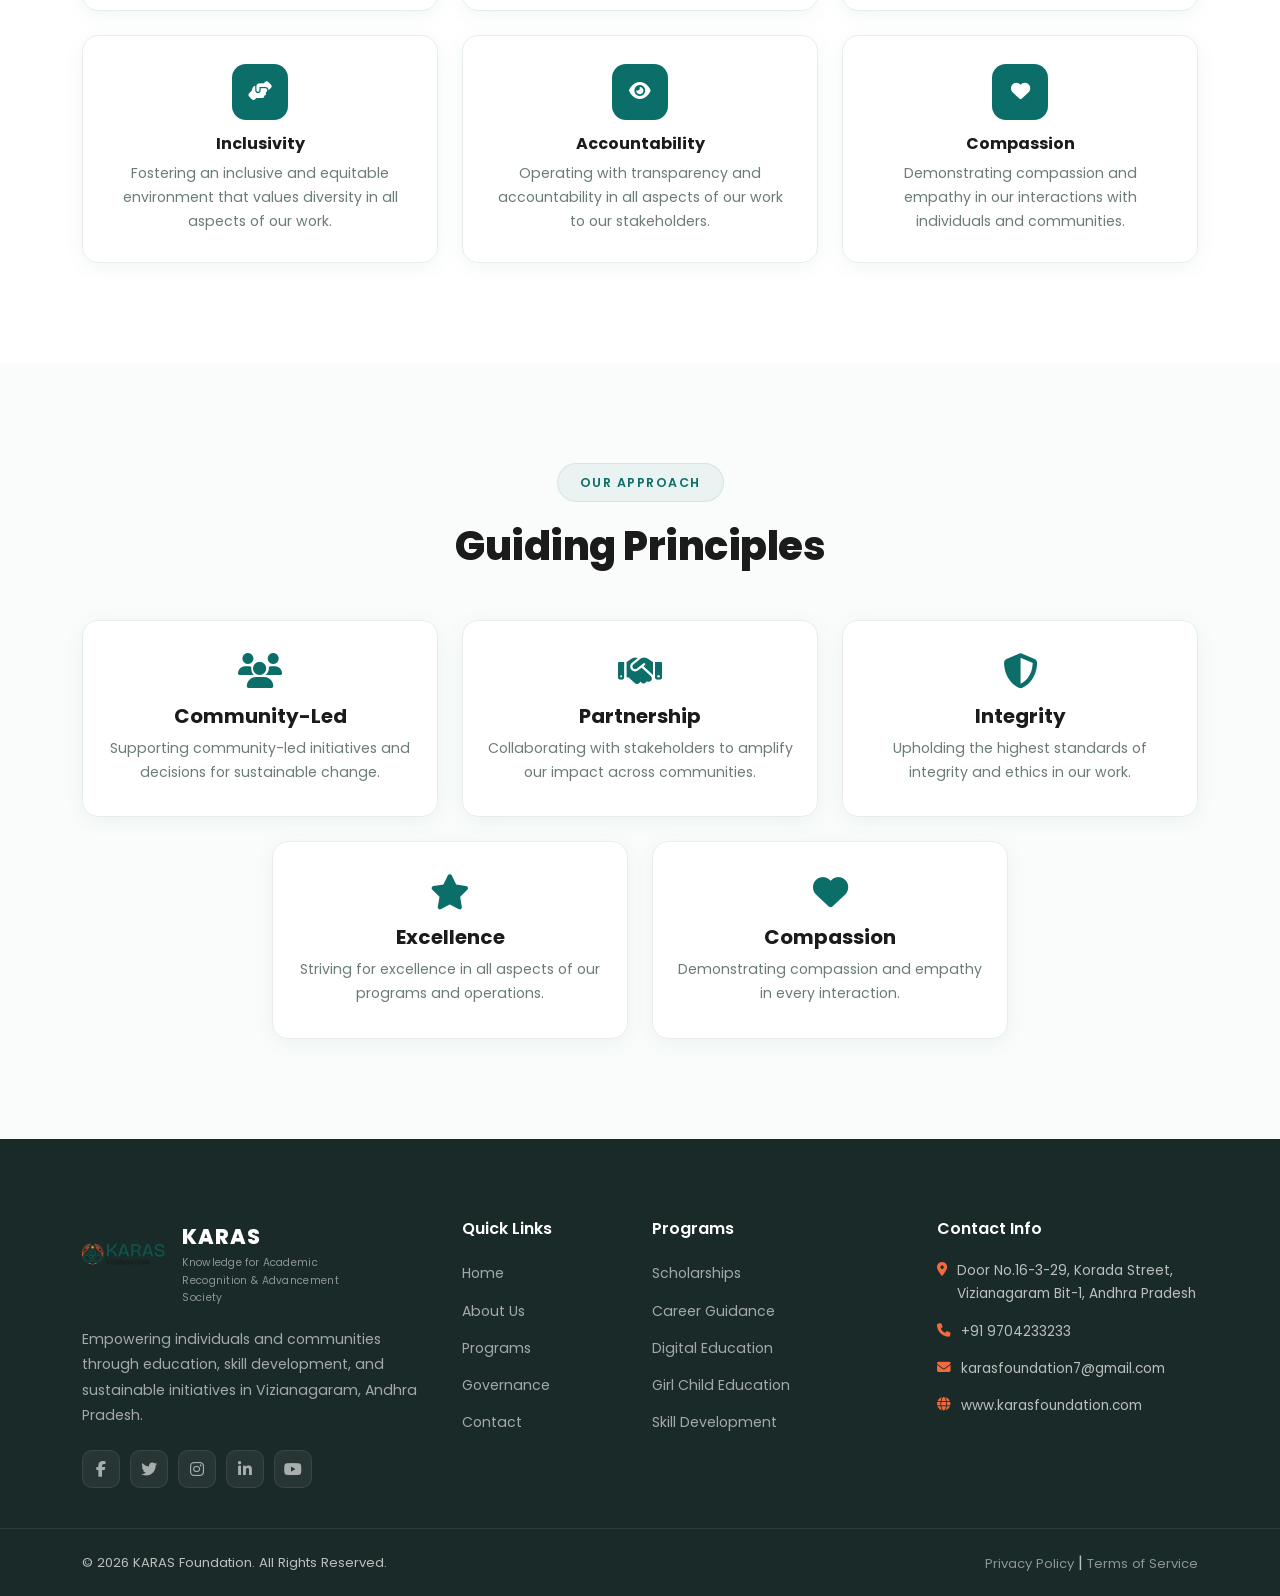
==== commit 50a5b66e: "Major branding update: KARAS as primary brand, green-orange-white palette, clean hero, consistent st" ====
--- a/about.html
+++ b/about.html
@@ -26,7 +26,10 @@
         <div class="container">
             <a class="navbar-brand" href="index.html">
                 <img src="assets/logo/karas-logo.png" alt="KARAS Foundation Logo" class="nav-logo">
-                <span class="brand-text">KARAS <span class="brand-sub">Foundation</span></span>
+                <div class="brand-info">
+                    <span class="brand-name">KARAS</span>
+                    <span class="brand-tagline">Knowledge for Academic Recognition & Advancement Society</span>
+                </div>
             </a>
             <button class="navbar-toggler" type="button" data-bs-toggle="collapse" data-bs-target="#navbarNav" aria-controls="navbarNav" aria-expanded="false" aria-label="Toggle navigation">
                 <span class="navbar-toggler-icon"></span>
@@ -313,9 +316,12 @@
                         <div class="footer-about">
                             <div class="footer-logo">
                                 <img src="assets/logo/karas-logo.png" alt="KARAS Foundation" class="footer-logo-img">
-                                <span>KARAS Foundation</span>
+                                <div class="footer-brand-info">
+                                    <span class="footer-brand-name">KARAS</span>
+                                    <span class="footer-brand-tagline">Knowledge for Academic Recognition & Advancement Society</span>
+                                </div>
                             </div>
-                            <p>Knowledge for Academic Recognition & Advancement Society. Empowering individuals and communities through education, skill development, and sustainable initiatives.</p>
+                            <p>Empowering individuals and communities through education, skill development, and sustainable initiatives in Vizianagaram, Andhra Pradesh.</p>
                             <div class="footer-social">
                                 <a href="#" aria-label="Facebook"><i class="fab fa-facebook-f"></i></a>
                                 <a href="#" aria-label="Twitter"><i class="fab fa-twitter"></i></a>
--- a/css/style.css
+++ b/css/style.css
@@ -1,29 +1,34 @@
 /* ============================================
    KARAS FOUNDATION - Main Stylesheet
+   Brand Colors: Green #0B6E69 | Orange #F26A3D | White #FFFFFF
    ============================================ */
 
 /* CSS Variables */
 :root {
     --primary: #0B6E69;
+    --primary-dark: #095955;
     --secondary: #F26A3D;
+    --secondary-dark: #d9582e;
     --accent: #FFC247;
     --dark: #1B1B1B;
-    --background: #F8FBFA;
+    --dark-gray: #3a3a3a;
+    --background: #FFFFFF;
+    --background-soft: #f9fcfb;
     --white: #FFFFFF;
-    --gray-100: #f0f4f3;
-    --gray-200: #e2e8e7;
-    --gray-600: #6c757d;
-    --shadow: 0 8px 32px rgba(11, 110, 105, 0.06);
-    --shadow-lg: 0 20px 50px rgba(11, 110, 105, 0.1);
-    --shadow-card: 0 4px 20px rgba(0, 0, 0, 0.04), 0 8px 40px rgba(11, 110, 105, 0.06);
-    --radius: 20px;
-    --radius-sm: 12px;
-    --transition: all 0.35s cubic-bezier(0.4, 0, 0.2, 1);
+    --gray-100: #f5f7f6;
+    --gray-200: #e8edeb;
+    --gray-300: #d1dad7;
+    --gray-600: #6b7c78;
+    --shadow: 0 4px 20px rgba(11, 110, 105, 0.06);
+    --shadow-md: 0 8px 30px rgba(11, 110, 105, 0.08);
+    --shadow-lg: 0 16px 50px rgba(11, 110, 105, 0.1);
+    --radius: 16px;
+    --radius-sm: 10px;
+    --transition: all 0.3s cubic-bezier(0.4, 0, 0.2, 1);
 }
 
 /* Base Styles */
 * { margin: 0; padding: 0; box-sizing: border-box; }
-
 html { scroll-behavior: smooth; scroll-padding-top: 80px; }
 
 body {
@@ -31,7 +36,7 @@
     font-size: 16px;
     line-height: 1.7;
     color: var(--dark);
-    background-color: var(--background);
+    background-color: var(--white);
     overflow-x: hidden;
 }
 
@@ -43,20 +48,19 @@
 
 a { text-decoration: none; color: var(--primary); transition: var(--transition); }
 a:hover { color: var(--secondary); }
-
 img { max-width: 100%; height: auto; }
 
 .section-padding { padding: 100px 0; }
-.bg-light-custom { background-color: var(--background); }
+.bg-light-custom { background-color: var(--background-soft); }
 
 /* Section Tags & Titles */
 .section-tag {
     display: inline-block;
-    background: linear-gradient(135deg, rgba(11, 110, 105, 0.08), rgba(242, 106, 61, 0.06));
+    background: rgba(11, 110, 105, 0.06);
     color: var(--primary);
     padding: 8px 22px;
     border-radius: 50px;
-    font-size: 0.8rem;
+    font-size: 0.78rem;
     font-weight: 600;
     text-transform: uppercase;
     letter-spacing: 1.5px;
@@ -65,7 +69,7 @@
 }
 
 .section-title {
-    font-size: 2.6rem;
+    font-size: 2.5rem;
     font-weight: 800;
     margin-bottom: 18px;
     color: var(--dark);
@@ -73,7 +77,7 @@
 }
 
 .section-subtitle {
-    font-size: 1.08rem;
+    font-size: 1.05rem;
     color: var(--gray-600);
     max-width: 620px;
     margin: 0 auto;
@@ -81,67 +85,76 @@
 }
 
 .text-primary-custom { color: var(--primary) !important; }
-.text-accent { color: var(--accent) !important; }
+.text-accent { color: var(--secondary) !important; }
 
 /* Scroll Progress Bar */
 .scroll-progress {
-    position: fixed;
-    top: 0;
-    left: 0;
-    height: 3px;
-    background: linear-gradient(90deg, var(--primary), var(--secondary), var(--accent));
-    z-index: 9999;
-    transition: width 0.1s linear;
-    width: 0%;
-}
-
-/* Navigation */
+    position: fixed; top: 0; left: 0; height: 3px;
+    background: linear-gradient(90deg, var(--primary), var(--secondary));
+    z-index: 9999; transition: width 0.1s linear; width: 0%;
+}
+
+/* ============ NAVIGATION ============ */
 .navbar {
-    padding: 10px 0;
+    padding: 12px 0;
     transition: var(--transition);
     background: transparent;
 }
-
 .navbar.scrolled {
     background: rgba(255, 255, 255, 0.98);
     backdrop-filter: blur(20px);
     -webkit-backdrop-filter: blur(20px);
-    box-shadow: 0 4px 30px rgba(0, 0, 0, 0.06);
-    padding: 6px 0;
+    box-shadow: 0 2px 20px rgba(0, 0, 0, 0.06);
+    padding: 8px 0;
 }
 
 .navbar-brand {
     display: flex;
     align-items: center;
-    gap: 0;
-}
-
+    gap: 12px;
+}
 .nav-logo {
-    height: 80px;
+    height: 56px;
     width: auto;
     border-radius: 8px;
     object-fit: contain;
 }
-
-.brand-text {
-    display: none;
-}
+.brand-info {
+    display: flex;
+    flex-direction: column;
+    line-height: 1.2;
+}
+.brand-name {
+    font-size: 1.4rem;
+    font-weight: 800;
+    color: var(--white);
+    letter-spacing: 1px;
+    transition: var(--transition);
+}
+.brand-tagline {
+    font-size: 0.6rem;
+    color: rgba(255,255,255,0.7);
+    font-weight: 400;
+    letter-spacing: 0.3px;
+    max-width: 200px;
+    transition: var(--transition);
+}
+.navbar.scrolled .brand-name { color: var(--primary); }
+.navbar.scrolled .brand-tagline { color: var(--gray-600); }
 
 .navbar-nav .nav-link {
-    color: rgba(255, 255, 255, 0.92);
+    color: rgba(255, 255, 255, 0.9);
     font-weight: 500;
-    padding: 9px 20px !important;
+    padding: 9px 18px !important;
     border-radius: 8px;
     transition: var(--transition);
-    font-size: 0.92rem;
-    letter-spacing: 0.2px;
-}
-
+    font-size: 0.9rem;
+}
 .navbar.scrolled .nav-link { color: var(--dark); }
 .navbar-nav .nav-link:hover,
 .navbar-nav .nav-link.active {
     color: var(--white);
-    background: rgba(255, 255, 255, 0.15);
+    background: rgba(255, 255, 255, 0.12);
 }
 .navbar.scrolled .nav-link:hover,
 .navbar.scrolled .nav-link.active {
@@ -150,163 +163,163 @@
 }
 
 .btn-donate {
-    background: linear-gradient(135deg, var(--secondary), #e85d30);
+    background: var(--secondary);
     color: var(--white) !important;
-    padding: 11px 28px !important;
+    padding: 10px 24px !important;
     border-radius: 50px;
     font-weight: 600;
-    font-size: 0.88rem;
+    font-size: 0.85rem;
     border: none;
-    box-shadow: 0 4px 15px rgba(242, 106, 61, 0.35);
-    letter-spacing: 0.3px;
+    box-shadow: 0 4px 12px rgba(242, 106, 61, 0.3);
+    transition: var(--transition);
 }
 .btn-donate:hover {
-    transform: translateY(-2px) scale(1.02);
-    box-shadow: 0 8px 25px rgba(242, 106, 61, 0.45);
+    background: var(--secondary-dark);
+    transform: translateY(-2px);
+    box-shadow: 0 6px 20px rgba(242, 106, 61, 0.4);
     color: var(--white) !important;
 }
 
 .navbar-toggler {
-    border: 2px solid rgba(255,255,255,0.6);
-    padding: 8px 12px;
+    border: 2px solid rgba(255,255,255,0.5);
+    padding: 7px 11px;
     border-radius: 8px;
 }
 .navbar.scrolled .navbar-toggler { border-color: var(--primary); }
 .navbar-toggler-icon { filter: brightness(0) invert(1); }
 .navbar.scrolled .navbar-toggler-icon { filter: none; }
 
-/* Hero Section */
+/* ============ HERO SECTION ============ */
 .hero-section {
     position: relative;
     min-height: 100vh;
-    background: url('https://images.unsplash.com/photo-1544776193-352d25ca82cd?w=1920&q=85') center/cover no-repeat;
+    background: url('https://images.unsplash.com/photo-1613899370095-f2b9ef807bf3?w=1920&q=90') center/cover no-repeat;
     display: flex;
     align-items: center;
 }
-
 .hero-overlay {
     position: absolute;
     inset: 0;
-    background: linear-gradient(160deg, rgba(11, 110, 105, 0.92) 0%, rgba(6, 78, 74, 0.8) 40%, rgba(27, 27, 27, 0.7) 100%);
-}
-
+    background: linear-gradient(160deg, 
+        rgba(255,255,255,0.92) 0%, 
+        rgba(255,255,255,0.85) 40%, 
+        rgba(11,110,105,0.15) 100%);
+}
 .hero-content { position: relative; z-index: 2; }
 
-.hero-badge {
-    display: inline-block;
-    background: rgba(255, 255, 255, 0.15);
-    backdrop-filter: blur(10px);
+/* Hero Brand Typography */
+.hero-brand {
+    font-size: 5rem;
+    font-weight: 800;
+    color: var(--primary);
+    letter-spacing: 3px;
+    margin-bottom: 8px;
+    line-height: 1;
+}
+.hero-expansion {
+    font-size: 1.05rem;
+    color: var(--dark-gray);
+    font-weight: 400;
+    letter-spacing: 1.5px;
+    margin-bottom: 30px;
+}
+.hero-tagline {
+    font-size: 1.6rem;
+    font-weight: 600;
+    color: var(--dark);
+    margin-bottom: 12px;
+    line-height: 1.3;
+}
+.hero-features {
+    font-size: 1rem;
+    color: var(--gray-600);
+    margin-bottom: 40px;
+    font-weight: 400;
+}
+
+.hero-buttons { display: flex; gap: 15px; flex-wrap: wrap; margin-bottom: 50px; }
+
+/* Buttons - Orange Primary */
+.btn-primary-custom {
+    background: var(--secondary);
     color: var(--white);
-    padding: 8px 20px;
+    padding: 14px 34px;
     border-radius: 50px;
-    font-size: 0.8rem;
-    font-weight: 500;
-    margin-bottom: 25px;
-    border: 1px solid rgba(255,255,255,0.2);
-}
-
-.hero-title {
-    font-size: 3.8rem;
-    font-weight: 800;
+    font-weight: 600;
+    font-size: 0.95rem;
+    border: none;
+    box-shadow: 0 4px 16px rgba(242, 106, 61, 0.25);
+    transition: var(--transition);
+}
+.btn-primary-custom:hover {
+    background: var(--secondary-dark);
+    transform: translateY(-3px);
+    box-shadow: 0 8px 25px rgba(242, 106, 61, 0.35);
     color: var(--white);
-    margin-bottom: 20px;
-    line-height: 1.2;
-}
-
-.hero-subtitle {
-    font-size: 1.3rem;
-    color: var(--accent);
+}
+
+/* Buttons - Green Outline */
+.btn-outline-custom {
+    background: var(--white);
+    color: var(--primary);
+    padding: 14px 34px;
+    border-radius: 50px;
     font-weight: 600;
-    margin-bottom: 10px;
-}
-
-.hero-description {
-    font-size: 1.1rem;
-    color: rgba(255, 255, 255, 0.85);
-    margin-bottom: 35px;
-    max-width: 600px;
-}
-
-.hero-buttons { display: flex; gap: 15px; flex-wrap: wrap; margin-bottom: 50px; }
-
-.btn-primary-custom {
-    background: linear-gradient(135deg, var(--primary), #0a5a56);
+    font-size: 0.95rem;
+    border: 2px solid var(--primary);
+    transition: var(--transition);
+}
+.btn-outline-custom:hover {
+    background: var(--primary);
     color: var(--white);
-    padding: 14px 32px;
+    border-color: var(--primary);
+    transform: translateY(-3px);
+    box-shadow: 0 8px 25px rgba(11, 110, 105, 0.25);
+}
+
+.btn-accent-custom {
+    background: var(--secondary);
+    color: var(--white);
+    padding: 14px 34px;
     border-radius: 50px;
     font-weight: 600;
     border: none;
-    box-shadow: 0 4px 20px rgba(11, 110, 105, 0.3);
-    transition: var(--transition);
-}
-.btn-primary-custom:hover {
+    transition: var(--transition);
+}
+.btn-accent-custom:hover {
+    background: var(--secondary-dark);
     transform: translateY(-3px);
-    box-shadow: 0 8px 30px rgba(11, 110, 105, 0.4);
+    box-shadow: 0 8px 25px rgba(242, 106, 61, 0.35);
     color: var(--white);
-}
-
-.btn-outline-custom {
-    background: transparent;
-    color: var(--white);
-    padding: 14px 32px;
-    border-radius: 50px;
-    font-weight: 600;
-    border: 2px solid rgba(255,255,255,0.5);
-    transition: var(--transition);
-}
-.btn-outline-custom:hover {
-    background: var(--white);
-    color: var(--primary);
-    border-color: var(--white);
-    transform: translateY(-3px);
-}
-
-.btn-accent-custom {
-    background: linear-gradient(135deg, var(--accent), #e5a830);
-    color: var(--dark);
-    padding: 14px 32px;
-    border-radius: 50px;
-    font-weight: 600;
-    border: none;
-    transition: var(--transition);
-}
-.btn-accent-custom:hover {
-    transform: translateY(-3px);
-    box-shadow: 0 8px 30px rgba(255, 194, 71, 0.4);
-    color: var(--dark);
 }
 
 /* Hero Stats */
 .hero-stats { display: flex; gap: 15px; flex-wrap: wrap; }
 .stat-card {
-    display: flex; align-items: center; gap: 14px;
-    background: rgba(255,255,255,0.08);
-    backdrop-filter: blur(15px);
-    -webkit-backdrop-filter: blur(15px);
-    padding: 16px 22px; border-radius: 14px;
-    border: 1px solid rgba(255,255,255,0.12);
-    transition: var(--transition);
-}
-.stat-card:hover {
-    background: rgba(255,255,255,0.14);
-    transform: translateY(-2px);
-}
-.stat-icon { font-size: 1.4rem; color: var(--accent); }
-.stat-number { font-size: 1.4rem; font-weight: 700; color: var(--white); display: block; }
-.stat-label { font-size: 0.72rem; color: rgba(255,255,255,0.7); text-transform: uppercase; letter-spacing: 0.5px; }
+    display: flex; align-items: center; gap: 12px;
+    background: var(--white);
+    padding: 14px 20px; border-radius: 12px;
+    border: 1px solid var(--gray-200);
+    box-shadow: var(--shadow);
+    transition: var(--transition);
+}
+.stat-card:hover { transform: translateY(-2px); box-shadow: var(--shadow-md); }
+.stat-icon { font-size: 1.3rem; color: var(--secondary); }
+.stat-number { font-size: 1.3rem; font-weight: 700; color: var(--primary); display: block; }
+.stat-label { font-size: 0.7rem; color: var(--gray-600); text-transform: uppercase; letter-spacing: 0.5px; }
 
 /* Scroll Indicator */
 .scroll-indicator {
     position: absolute; bottom: 40px; left: 50%; transform: translateX(-50%);
     display: flex; flex-direction: column; align-items: center; gap: 10px; z-index: 2;
 }
-.scroll-indicator span { color: rgba(255,255,255,0.6); font-size: 0.75rem; }
+.scroll-indicator span { color: var(--gray-600); font-size: 0.72rem; }
 .mouse {
-    width: 26px; height: 40px; border: 2px solid rgba(255,255,255,0.5);
-    border-radius: 15px; position: relative;
+    width: 24px; height: 38px; border: 2px solid var(--primary);
+    border-radius: 14px; position: relative; opacity: 0.6;
 }
 .wheel {
-    width: 4px; height: 8px; background: var(--white);
+    width: 3px; height: 7px; background: var(--primary);
     border-radius: 2px; position: absolute; top: 8px; left: 50%;
     transform: translateX(-50%); animation: scroll 2s infinite;
 }
@@ -316,9 +329,9 @@
     position: absolute; bottom: 0; left: 0; width: 100%;
     line-height: 0; z-index: 2;
 }
-.wave-separator svg { width: 100%; height: 80px; }
-
-/* About Preview */
+.wave-separator svg { width: 100%; height: 60px; }
+
+/* ============ ABOUT PREVIEW ============ */
 .about-image-wrapper { position: relative; border-radius: var(--radius); overflow: hidden; }
 .about-img {
     width: 100%; height: 400px; object-fit: cover;
@@ -327,470 +340,406 @@
 .experience-badge {
     position: absolute; bottom: 20px; right: 20px;
     background: var(--primary); color: var(--white);
-    padding: 20px; border-radius: var(--radius); text-align: center;
-    box-shadow: 0 10px 30px rgba(11,110,105,0.3);
-}
-.exp-year { display: block; font-size: 0.75rem; opacity: 0.8; }
+    padding: 18px 22px; border-radius: var(--radius); text-align: center;
+    box-shadow: 0 8px 24px rgba(11,110,105,0.3);
+}
+.exp-year { display: block; font-size: 0.7rem; opacity: 0.8; }
 .exp-number { display: block; font-size: 2rem; font-weight: 800; }
-.exp-text { display: block; font-size: 0.7rem; opacity: 0.8; }
+.exp-text { display: block; font-size: 0.65rem; opacity: 0.8; }
 
 .about-content { padding-left: 30px; }
-.section-description { color: var(--gray-600); margin-bottom: 15px; }
+.section-description { color: var(--gray-600); margin-bottom: 15px; line-height: 1.8; }
 .about-features { margin-top: 20px; }
 .feature-item {
     display: flex; align-items: center; gap: 10px;
-    padding: 8px 0; font-size: 0.95rem;
-}
-.feature-item i { color: var(--primary); font-size: 1.1rem; }
-
-/* Vision & Mission Cards */
+    padding: 8px 0; font-size: 0.92rem;
+}
+.feature-item i { color: var(--primary); font-size: 1rem; }
+
+/* ============ VISION & MISSION ============ */
 .vm-card {
-    background: var(--white); padding: 40px; border-radius: var(--radius);
-    box-shadow: var(--shadow-card); transition: var(--transition);
-    border: 1px solid rgba(11,110,105,0.06); position: relative; overflow: hidden;
+    background: var(--white); padding: 38px; border-radius: var(--radius);
+    box-shadow: var(--shadow); transition: var(--transition);
+    border: 1px solid var(--gray-200); position: relative; overflow: hidden;
 }
 .vm-card::before {
     content: ''; position: absolute; top: 0; left: 0;
-    width: 5px; height: 100%; background: linear-gradient(180deg, var(--primary), rgba(11,110,105,0.3));
-}
-.vm-card:hover { transform: translateY(-6px); box-shadow: var(--shadow-lg); }
+    width: 4px; height: 100%; background: var(--primary);
+}
+.vm-card:hover { transform: translateY(-5px); box-shadow: var(--shadow-lg); }
 .vm-icon {
+    width: 56px; height: 56px; border-radius: 14px;
+    background: rgba(11,110,105,0.06);
+    display: flex; align-items: center; justify-content: center;
+    font-size: 1.4rem; color: var(--primary); margin-bottom: 20px;
+}
+.vm-card h3 { font-size: 1.3rem; margin-bottom: 14px; }
+.vm-card p { color: var(--gray-600); font-size: 0.92rem; line-height: 1.8; }
+.mission-card::before { background: var(--secondary); }
+.philosophy-card::before { background: var(--accent); }
+
+/* ============ FOCUS CARDS ============ */
+.focus-card {
+    background: var(--white); padding: 35px 28px; border-radius: var(--radius);
+    box-shadow: var(--shadow); transition: var(--transition);
+    text-align: center; height: 100%;
+    border: 1px solid var(--gray-200);
+}
+.focus-card:hover {
+    transform: translateY(-8px); box-shadow: var(--shadow-lg);
+    border-color: var(--primary);
+}
+.focus-icon {
     width: 64px; height: 64px; border-radius: 16px;
-    background: linear-gradient(135deg, rgba(11,110,105,0.1), rgba(11,110,105,0.03));
-    display: flex; align-items: center; justify-content: center;
-    font-size: 1.5rem; color: var(--primary); margin-bottom: 22px;
-}
-.vm-card h3 { font-size: 1.4rem; margin-bottom: 15px; }
-.vm-card p { color: var(--gray-600); font-size: 0.95rem; line-height: 1.8; }
-.mission-card::before { background: linear-gradient(180deg, var(--secondary), rgba(242,106,61,0.3)); }
-.philosophy-card::before { background: linear-gradient(180deg, var(--accent), rgba(255,194,71,0.3)); }
-
-/* Focus Area Cards */
-.focus-card {
-    background: var(--white); padding: 38px 30px; border-radius: var(--radius);
-    box-shadow: var(--shadow-card); transition: var(--transition);
-    text-align: center; height: 100%;
-    border: 1px solid rgba(11,110,105,0.04);
-    position: relative;
-    overflow: hidden;
-}
-.focus-card::after {
-    content: '';
-    position: absolute;
-    bottom: 0;
-    left: 0;
-    width: 100%;
-    height: 3px;
-    background: linear-gradient(90deg, var(--primary), var(--secondary));
-    transform: scaleX(0);
-    transition: transform 0.4s ease;
-}
-.focus-card:hover::after { transform: scaleX(1); }
-.focus-card:hover {
-    transform: translateY(-10px); box-shadow: var(--shadow-lg);
-}
-.focus-icon {
-    width: 72px; height: 72px; border-radius: 18px;
-    background: linear-gradient(135deg, var(--primary), #0a5a56);
-    display: flex; align-items: center; justify-content: center;
-    margin: 0 auto 22px; font-size: 1.6rem; color: var(--white);
-    transition: var(--transition);
-    box-shadow: 0 8px 20px rgba(11,110,105,0.2);
-}
-.focus-card:hover .focus-icon { transform: scale(1.08) rotate(3deg); box-shadow: 0 12px 30px rgba(11,110,105,0.3); }
-.focus-card h4 { font-size: 1.12rem; margin-bottom: 12px; }
-.focus-card p { color: var(--gray-600); font-size: 0.9rem; line-height: 1.7; }
-
-/* Why KARAS Cards */
+    background: var(--primary);
+    display: flex; align-items: center; justify-content: center;
+    margin: 0 auto 20px; font-size: 1.4rem; color: var(--white);
+    transition: var(--transition);
+}
+.focus-card:hover .focus-icon { background: var(--secondary); transform: scale(1.05); }
+.focus-card h4 { font-size: 1.1rem; margin-bottom: 12px; }
+.focus-card p { color: var(--gray-600); font-size: 0.88rem; line-height: 1.7; }
+
+/* ============ WHY KARAS ============ */
 .why-card {
-    background: var(--white); padding: 30px; border-radius: var(--radius);
+    background: var(--white); padding: 28px; border-radius: var(--radius);
     box-shadow: var(--shadow); text-align: center; transition: var(--transition);
     height: 100%; border: 1px solid var(--gray-200);
 }
 .why-card:hover { transform: translateY(-5px); box-shadow: var(--shadow-lg); border-color: var(--primary); }
 .why-icon {
-    width: 55px; height: 55px; border-radius: 12px;
-    background: linear-gradient(135deg, rgba(11,110,105,0.1), rgba(242,106,61,0.05));
-    display: flex; align-items: center; justify-content: center;
-    margin: 0 auto 15px; font-size: 1.3rem; color: var(--primary);
-}
-.why-card h5 { font-size: 1.05rem; margin-bottom: 8px; }
-.why-card p { color: var(--gray-600); font-size: 0.88rem; }
-
-/* Counter Section */
+    width: 50px; height: 50px; border-radius: 12px;
+    background: rgba(11,110,105,0.06);
+    display: flex; align-items: center; justify-content: center;
+    margin: 0 auto 14px; font-size: 1.2rem; color: var(--primary);
+}
+.why-card:hover .why-icon { background: var(--primary); color: var(--white); }
+.why-card h5 { font-size: 1rem; margin-bottom: 8px; }
+.why-card p { color: var(--gray-600); font-size: 0.85rem; line-height: 1.7; }
+
+/* ============ COUNTER SECTION ============ */
 .counter-section {
     position: relative; padding: 100px 0;
-    background: url('https://images.unsplash.com/photo-1509062522246-3755977927d7?w=1920&q=85') center/cover fixed;
+    background: url('https://images.unsplash.com/photo-1577896851231-70ef18881754?w=1920&q=85') center/cover fixed;
 }
 .counter-overlay {
     position: absolute; inset: 0;
-    background: linear-gradient(160deg, rgba(11,110,105,0.92), rgba(6,78,74,0.88), rgba(27,27,27,0.85));
+    background: linear-gradient(160deg, rgba(11,110,105,0.92), rgba(11,110,105,0.88));
 }
 .counter-item { color: var(--white); padding: 25px; }
-.counter-icon { font-size: 2.8rem; color: var(--accent); margin-bottom: 18px; }
-.counter-number { font-size: 3.2rem; font-weight: 800; color: var(--white); }
-.counter-item p { font-size: 1rem; opacity: 0.85; margin-top: 8px; font-weight: 400; }
-
-/* CTA Section */
+.counter-icon { font-size: 2.5rem; color: var(--secondary); margin-bottom: 15px; }
+.counter-number { font-size: 3rem; font-weight: 800; color: var(--white); }
+.counter-item p { font-size: 0.92rem; opacity: 0.85; margin-top: 8px; }
+
+/* ============ CTA SECTION ============ */
 .cta-section {
-    padding: 120px 0;
-    background: linear-gradient(160deg, var(--primary) 0%, #064e4a 50%, #043634 100%);
-    position: relative;
-    overflow: hidden;
+    padding: 100px 0;
+    background: var(--primary);
+    position: relative; overflow: hidden;
 }
 .cta-section::before {
-    content: '';
-    position: absolute;
-    top: -50%;
-    right: -20%;
-    width: 500px;
-    height: 500px;
-    border-radius: 50%;
-    background: rgba(255, 194, 71, 0.06);
-}
-.cta-section::after {
-    content: '';
-    position: absolute;
-    bottom: -30%;
-    left: -10%;
-    width: 400px;
-    height: 400px;
-    border-radius: 50%;
-    background: rgba(242, 106, 61, 0.05);
+    content: ''; position: absolute; top: -100px; right: -100px;
+    width: 350px; height: 350px; border-radius: 50%;
+    background: rgba(242,106,61,0.1);
 }
 .cta-content { position: relative; z-index: 2; }
-.cta-content h2 { font-size: 2.8rem; color: var(--white); margin-bottom: 20px; }
-.cta-content p { color: rgba(255,255,255,0.88); font-size: 1.15rem; max-width: 700px; margin: 0 auto 40px; line-height: 1.8; }
+.cta-content h2 { font-size: 2.5rem; color: var(--white); margin-bottom: 18px; }
+.cta-content p { color: rgba(255,255,255,0.85); font-size: 1.08rem; max-width: 650px; margin: 0 auto 35px; line-height: 1.8; }
 .cta-buttons { display: flex; gap: 15px; justify-content: center; flex-wrap: wrap; }
 
-/* Footer */
-.footer-section { background: linear-gradient(180deg, #1a2332, #111920); color: rgba(255,255,255,0.7); }
-.footer-top { padding: 90px 0 50px; }
+/* ============ FOOTER ============ */
+.footer-section { background: #1a2a28; color: rgba(255,255,255,0.7); }
+.footer-top { padding: 80px 0 40px; }
 .footer-logo { display: flex; align-items: center; gap: 12px; margin-bottom: 20px; }
-.footer-logo-img { height: 42px; border-radius: 8px; }
-.footer-logo span { font-size: 1.3rem; font-weight: 700; color: var(--white); }
-.footer-about p { font-size: 0.9rem; line-height: 1.9; color: rgba(255,255,255,0.6); }
-.footer-social { display: flex; gap: 10px; margin-top: 25px; }
+.footer-logo-img { height: 44px; border-radius: 8px; }
+.footer-brand-info { display: flex; flex-direction: column; }
+.footer-brand-name { font-size: 1.3rem; font-weight: 800; color: var(--white); letter-spacing: 1px; }
+.footer-brand-tagline { font-size: 0.65rem; color: rgba(255,255,255,0.5); letter-spacing: 0.3px; max-width: 180px; }
+.footer-about p { font-size: 0.88rem; line-height: 1.8; color: rgba(255,255,255,0.6); }
+.footer-social { display: flex; gap: 10px; margin-top: 22px; }
 .footer-social a {
-    width: 40px; height: 40px; border-radius: 10px;
+    width: 38px; height: 38px; border-radius: 10px;
     background: rgba(255,255,255,0.06); display: flex;
     align-items: center; justify-content: center;
-    color: rgba(255,255,255,0.7); transition: var(--transition);
+    color: rgba(255,255,255,0.6); transition: var(--transition);
     border: 1px solid rgba(255,255,255,0.08);
 }
 .footer-social a:hover { background: var(--primary); color: var(--white); transform: translateY(-3px); border-color: var(--primary); }
-.footer-links h5, .footer-contact h5 { color: var(--white); font-size: 1.1rem; margin-bottom: 20px; }
+.footer-links h5, .footer-contact h5 { color: var(--white); font-size: 1rem; margin-bottom: 20px; font-weight: 600; }
 .footer-links ul, .footer-contact ul { list-style: none; padding: 0; }
 .footer-links ul li { margin-bottom: 10px; }
-.footer-links ul li a { color: rgba(255,255,255,0.7); font-size: 0.9rem; transition: var(--transition); }
-.footer-links ul li a:hover { color: var(--accent); padding-left: 5px; }
+.footer-links ul li a { color: rgba(255,255,255,0.6); font-size: 0.88rem; transition: var(--transition); }
+.footer-links ul li a:hover { color: var(--secondary); padding-left: 4px; }
 .footer-contact ul li {
     display: flex; align-items: flex-start; gap: 10px;
-    margin-bottom: 15px; font-size: 0.88rem;
-}
-.footer-contact ul li i { color: var(--primary); margin-top: 4px; }
+    margin-bottom: 14px; font-size: 0.85rem;
+}
+.footer-contact ul li i { color: var(--secondary); margin-top: 4px; }
 .footer-bottom {
-    border-top: 1px solid rgba(255,255,255,0.1);
+    border-top: 1px solid rgba(255,255,255,0.08);
     padding: 20px 0;
 }
-.footer-bottom p { margin: 0; font-size: 0.85rem; }
-.footer-bottom a { color: rgba(255,255,255,0.6); font-size: 0.85rem; }
-.footer-bottom a:hover { color: var(--accent); }
-
-/* Back to Top */
+.footer-bottom p { margin: 0; font-size: 0.82rem; }
+.footer-bottom a { color: rgba(255,255,255,0.5); font-size: 0.82rem; }
+.footer-bottom a:hover { color: var(--secondary); }
+
+/* ============ BACK TO TOP ============ */
 .back-to-top {
     position: fixed; bottom: 30px; right: 30px;
-    width: 50px; height: 50px; border-radius: 50%;
+    width: 48px; height: 48px; border-radius: 50%;
     background: var(--primary); color: var(--white);
-    border: none; cursor: pointer; font-size: 1.2rem;
-    display: flex; align-items: center; justify-content: center;
-    box-shadow: 0 4px 20px rgba(11,110,105,0.3);
+    border: none; cursor: pointer; font-size: 1.1rem;
+    display: flex; align-items: center; justify-content: center;
+    box-shadow: 0 4px 16px rgba(11,110,105,0.3);
     opacity: 0; visibility: hidden; transition: var(--transition); z-index: 999;
 }
 .back-to-top.visible { opacity: 1; visibility: visible; }
-.back-to-top:hover { transform: translateY(-5px); background: var(--secondary); }
-
-/* Page Hero (inner pages) */
+.back-to-top:hover { transform: translateY(-4px); background: var(--secondary); }
+
+/* ============ PAGE HERO (INNER PAGES) ============ */
 .page-hero {
     position: relative; padding: 180px 0 100px;
-    background: url('https://images.unsplash.com/photo-1523580494863-6f3031224c94?w=1920&q=85') center/cover;
-}
-.page-hero-programs {
-    background-image: url('https://images.unsplash.com/photo-1524178232363-1fb2b075b655?w=1920&q=85');
-}
-.page-hero-governance {
-    background-image: url('https://images.unsplash.com/photo-1552664730-d307ca884978?w=1920&q=85');
-}
-.page-hero-contact {
-    background-image: url('https://images.unsplash.com/photo-1521791136064-7986c2920216?w=1920&q=85');
-}
+    background: url('https://images.unsplash.com/photo-1594608661623-aa0bd3a69d98?w=1920&q=85') center/cover;
+}
+.page-hero-programs { background-image: url('https://images.unsplash.com/photo-1503676260728-1c00da094a0b?w=1920&q=85'); }
+.page-hero-governance { background-image: url('https://images.unsplash.com/photo-1552664730-d307ca884978?w=1920&q=85'); }
+.page-hero-contact { background-image: url('https://images.unsplash.com/photo-1521791136064-7986c2920216?w=1920&q=85'); }
 .page-hero-overlay {
     position: absolute; inset: 0;
-    background: linear-gradient(160deg, rgba(11,110,105,0.92) 0%, rgba(6,78,74,0.85) 50%, rgba(27,27,27,0.78) 100%);
+    background: linear-gradient(160deg, rgba(11,110,105,0.9), rgba(11,110,105,0.85));
 }
 .page-hero-content { position: relative; z-index: 2; text-align: center; }
-.page-hero-content h1 { font-size: 3rem; color: var(--white); margin-bottom: 10px; }
-.page-hero-content p { color: rgba(255,255,255,0.8); font-size: 1.1rem; margin-bottom: 15px; }
+.page-hero-content h1 { font-size: 2.8rem; color: var(--white); margin-bottom: 10px; }
+.page-hero-content p { color: rgba(255,255,255,0.8); font-size: 1.05rem; margin-bottom: 15px; }
 .breadcrumb { justify-content: center; }
-.breadcrumb-item a { color: var(--accent); }
+.breadcrumb-item a { color: var(--secondary); }
 .breadcrumb-item.active { color: rgba(255,255,255,0.7); }
-.breadcrumb-item + .breadcrumb-item::before { color: rgba(255,255,255,0.5); }
-
-/* Purpose List (About page) */
-.purpose-list { display: flex; flex-direction: column; gap: 20px; }
+.breadcrumb-item + .breadcrumb-item::before { color: rgba(255,255,255,0.4); }
+
+/* ============ PURPOSE LIST ============ */
+.purpose-list { display: flex; flex-direction: column; gap: 16px; }
 .purpose-item {
-    display: flex; gap: 20px; align-items: flex-start;
-    padding: 20px; border-radius: var(--radius-sm);
+    display: flex; gap: 18px; align-items: flex-start;
+    padding: 18px 20px; border-radius: var(--radius-sm);
     background: var(--white); box-shadow: var(--shadow);
-    transition: var(--transition);
-}
-.purpose-item:hover { transform: translateX(5px); }
-.purpose-number {
-    font-size: 1.5rem; font-weight: 800; color: var(--primary);
-    min-width: 40px;
-}
-.purpose-item h5 { font-size: 1rem; margin-bottom: 5px; }
-.purpose-item p { font-size: 0.88rem; color: var(--gray-600); margin: 0; }
-
-/* Timeline */
+    transition: var(--transition); border: 1px solid var(--gray-200);
+}
+.purpose-item:hover { transform: translateX(4px); border-color: var(--primary); }
+.purpose-number { font-size: 1.4rem; font-weight: 800; color: var(--primary); min-width: 35px; }
+.purpose-item h5 { font-size: 0.95rem; margin-bottom: 4px; }
+.purpose-item p { font-size: 0.85rem; color: var(--gray-600); margin: 0; }
+
+/* ============ TIMELINE ============ */
 .timeline { position: relative; padding: 20px 0; }
-.timeline::before {
-    content: ''; position: absolute; left: 50%; top: 0;
-    width: 3px; height: 100%; background: var(--primary);
-    transform: translateX(-50%);
-}
-.timeline-item {
-    position: relative; width: 50%; padding: 20px 40px;
-    margin-bottom: 30px;
-}
+.timeline::before { content: ''; position: absolute; left: 50%; top: 0; width: 2px; height: 100%; background: var(--primary); transform: translateX(-50%); opacity: 0.3; }
+.timeline-item { position: relative; width: 50%; padding: 20px 40px; margin-bottom: 30px; }
 .timeline-item:nth-child(odd) { left: 0; text-align: right; }
 .timeline-item:nth-child(even) { left: 50%; text-align: left; }
-.timeline-dot {
-    position: absolute; top: 30px; width: 16px; height: 16px;
-    background: var(--secondary); border-radius: 50%;
-    border: 3px solid var(--white); box-shadow: 0 0 0 3px var(--primary);
-}
-.timeline-item:nth-child(odd) .timeline-dot { right: -8px; }
-.timeline-item:nth-child(even) .timeline-dot { left: -8px; }
-.timeline-content {
-    background: var(--white); padding: 25px;
-    border-radius: var(--radius); box-shadow: var(--shadow);
-}
-.timeline-date {
-    display: inline-block; background: var(--primary); color: var(--white);
-    padding: 4px 12px; border-radius: 50px; font-size: 0.8rem;
-    font-weight: 500; margin-bottom: 10px;
-}
-.timeline-content h4 { font-size: 1.1rem; margin-bottom: 8px; }
-.timeline-content p { font-size: 0.9rem; color: var(--gray-600); margin: 0; }
-
-/* Value Cards */
+.timeline-dot { position: absolute; top: 30px; width: 14px; height: 14px; background: var(--secondary); border-radius: 50%; border: 3px solid var(--white); box-shadow: 0 0 0 3px var(--primary); }
+.timeline-item:nth-child(odd) .timeline-dot { right: -7px; }
+.timeline-item:nth-child(even) .timeline-dot { left: -7px; }
+.timeline-content { background: var(--white); padding: 24px; border-radius: var(--radius); box-shadow: var(--shadow); border: 1px solid var(--gray-200); }
+.timeline-date { display: inline-block; background: var(--primary); color: var(--white); padding: 4px 14px; border-radius: 50px; font-size: 0.75rem; font-weight: 500; margin-bottom: 10px; }
+.timeline-content h4 { font-size: 1.05rem; margin-bottom: 8px; }
+.timeline-content p { font-size: 0.88rem; color: var(--gray-600); margin: 0; }
+
+/* ============ VALUE & PRINCIPLE CARDS ============ */
 .value-card {
-    background: var(--white); padding: 30px; border-radius: var(--radius);
+    background: var(--white); padding: 28px; border-radius: var(--radius);
     box-shadow: var(--shadow); text-align: center; height: 100%;
     transition: var(--transition); border: 1px solid var(--gray-200);
 }
-.value-card:hover { transform: translateY(-5px); border-color: var(--primary); }
+.value-card:hover { transform: translateY(-5px); border-color: var(--primary); box-shadow: var(--shadow-lg); }
 .value-icon {
-    width: 60px; height: 60px; border-radius: 50%;
-    background: linear-gradient(135deg, var(--primary), #0a5a56);
-    display: flex; align-items: center; justify-content: center;
-    margin: 0 auto 15px; font-size: 1.3rem; color: var(--white);
-}
-.value-card h5 { margin-bottom: 10px; }
-.value-card p { font-size: 0.9rem; color: var(--gray-600); margin: 0; }
-
-/* Principle Cards */
+    width: 56px; height: 56px; border-radius: 14px;
+    background: var(--primary);
+    display: flex; align-items: center; justify-content: center;
+    margin: 0 auto 14px; font-size: 1.2rem; color: var(--white);
+}
+.value-card h5 { margin-bottom: 8px; font-size: 1rem; }
+.value-card p { font-size: 0.88rem; color: var(--gray-600); margin: 0; }
+
 .principle-card {
-    text-align: center; padding: 35px 25px; background: var(--white);
+    text-align: center; padding: 32px 22px; background: var(--white);
     border-radius: var(--radius); box-shadow: var(--shadow);
-    transition: var(--transition); height: 100%;
-}
-.principle-card:hover { transform: translateY(-5px); }
-.principle-card i { font-size: 2.5rem; color: var(--primary); margin-bottom: 15px; }
-.principle-card h5 { margin-bottom: 10px; }
-.principle-card p { font-size: 0.9rem; color: var(--gray-600); margin: 0; }
-
-/* Program Cards */
+    transition: var(--transition); height: 100%; border: 1px solid var(--gray-200);
+}
+.principle-card:hover { transform: translateY(-5px); border-color: var(--primary); }
+.principle-card i { font-size: 2.2rem; color: var(--primary); margin-bottom: 14px; }
+.principle-card h5 { margin-bottom: 8px; }
+.principle-card p { font-size: 0.88rem; color: var(--gray-600); margin: 0; }
+
+/* ============ PROGRAM CARDS ============ */
 .program-card {
     background: var(--white); border-radius: var(--radius);
     box-shadow: var(--shadow); overflow: hidden;
-    transition: var(--transition); height: 100%;
+    transition: var(--transition); height: 100%; border: 1px solid var(--gray-200);
 }
 .program-card:hover { transform: translateY(-8px); box-shadow: var(--shadow-lg); }
 .program-img { position: relative; overflow: hidden; height: 200px; }
 .program-img img { width: 100%; height: 100%; object-fit: cover; transition: var(--transition); }
-.program-card:hover .program-img img { transform: scale(1.05); }
+.program-card:hover .program-img img { transform: scale(1.04); }
 .program-badge {
-    position: absolute; top: 15px; left: 15px;
+    position: absolute; top: 14px; left: 14px;
     background: var(--primary); color: var(--white);
-    padding: 4px 14px; border-radius: 50px; font-size: 0.75rem; font-weight: 600;
-}
-.program-body { padding: 25px; position: relative; }
+    padding: 4px 14px; border-radius: 50px; font-size: 0.72rem; font-weight: 600;
+}
+.program-body { padding: 24px; position: relative; }
 .program-icon {
-    position: absolute; top: -25px; right: 20px;
-    width: 50px; height: 50px; border-radius: 50%;
-    background: linear-gradient(135deg, var(--secondary), var(--accent));
-    display: flex; align-items: center; justify-content: center;
-    color: var(--white); font-size: 1.2rem;
-    box-shadow: 0 5px 15px rgba(242,106,61,0.3);
-}
-.program-body h4 { font-size: 1.1rem; margin-bottom: 10px; padding-right: 40px; }
-.program-body p { font-size: 0.88rem; color: var(--gray-600); margin: 0; }
-
-/* Objective Cards */
+    position: absolute; top: -22px; right: 18px;
+    width: 44px; height: 44px; border-radius: 50%;
+    background: var(--secondary);
+    display: flex; align-items: center; justify-content: center;
+    color: var(--white); font-size: 1.1rem;
+    box-shadow: 0 4px 12px rgba(242,106,61,0.3);
+}
+.program-body h4 { font-size: 1.05rem; margin-bottom: 10px; padding-right: 35px; }
+.program-body p { font-size: 0.85rem; color: var(--gray-600); margin: 0; line-height: 1.7; }
+
+/* ============ OBJECTIVE & INTERVENTION CARDS ============ */
 .objective-card {
-    display: flex; align-items: center; gap: 15px;
-    padding: 20px 25px; background: var(--white);
+    display: flex; align-items: center; gap: 14px;
+    padding: 18px 22px; background: var(--white);
     border-radius: var(--radius-sm); box-shadow: var(--shadow);
     transition: var(--transition); border-left: 4px solid var(--primary);
 }
-.objective-card:hover { transform: translateX(5px); border-left-color: var(--secondary); }
-.obj-num {
-    font-size: 1.5rem; font-weight: 800; color: var(--primary);
-    min-width: 35px; opacity: 0.6;
-}
-.objective-card p { margin: 0; font-size: 0.92rem; color: var(--dark); }
-
-/* Intervention Cards */
+.objective-card:hover { transform: translateX(4px); border-left-color: var(--secondary); }
+.obj-num { font-size: 1.4rem; font-weight: 800; color: var(--primary); min-width: 32px; opacity: 0.5; }
+.objective-card p { margin: 0; font-size: 0.9rem; color: var(--dark); }
+
 .intervention-card {
-    text-align: center; padding: 30px 15px; background: var(--white);
+    text-align: center; padding: 28px 14px; background: var(--white);
     border-radius: var(--radius); box-shadow: var(--shadow);
-    transition: var(--transition); height: 100%;
-}
-.intervention-card:hover { transform: translateY(-5px); background: var(--primary); color: var(--white); }
-.intervention-card i { font-size: 2rem; color: var(--primary); margin-bottom: 10px; display: block; }
+    transition: var(--transition); height: 100%; border: 1px solid var(--gray-200);
+}
+.intervention-card:hover { transform: translateY(-5px); background: var(--primary); color: var(--white); border-color: var(--primary); }
+.intervention-card i { font-size: 1.8rem; color: var(--primary); margin-bottom: 10px; display: block; }
 .intervention-card:hover i { color: var(--white); }
-.intervention-card h6 { font-size: 0.85rem; margin: 0; }
-
-/* District Grid */
-.map-container {
-    background: var(--white); padding: 40px; border-radius: var(--radius);
-    box-shadow: var(--shadow);
-}
-.district-grid { display: grid; grid-template-columns: repeat(auto-fit, minmax(200px, 1fr)); gap: 20px; }
+.intervention-card h6 { font-size: 0.82rem; margin: 0; }
+
+/* ============ DISTRICT GRID ============ */
+.map-container { background: var(--white); padding: 36px; border-radius: var(--radius); box-shadow: var(--shadow); border: 1px solid var(--gray-200); }
+.district-grid { display: grid; grid-template-columns: repeat(auto-fit, minmax(180px, 1fr)); gap: 16px; }
 .district-item {
-    text-align: center; padding: 25px 15px; border-radius: var(--radius-sm);
+    text-align: center; padding: 22px 14px; border-radius: var(--radius-sm);
     border: 2px solid var(--gray-200); transition: var(--transition);
 }
-.district-item.active { border-color: var(--primary); background: rgba(11,110,105,0.03); }
-.district-item i { font-size: 1.5rem; color: var(--secondary); margin-bottom: 10px; display: block; }
-.district-item h5 { font-size: 0.95rem; margin-bottom: 5px; }
-.district-item p { font-size: 0.78rem; color: var(--gray-600); margin: 0; }
-
-/* Team Cards (Governance) */
+.district-item.active { border-color: var(--primary); background: rgba(11,110,105,0.02); }
+.district-item i { font-size: 1.4rem; color: var(--secondary); margin-bottom: 8px; display: block; }
+.district-item h5 { font-size: 0.9rem; margin-bottom: 4px; }
+.district-item p { font-size: 0.72rem; color: var(--gray-600); margin: 0; }
+
+/* ============ TEAM CARDS ============ */
 .team-card {
-    background: var(--white); padding: 35px 25px; border-radius: var(--radius);
+    background: var(--white); padding: 32px 22px; border-radius: var(--radius);
     box-shadow: var(--shadow); text-align: center; transition: var(--transition);
     height: 100%; border: 1px solid var(--gray-200);
 }
 .team-card:hover { transform: translateY(-5px); box-shadow: var(--shadow-lg); }
-.team-card.featured { border-color: var(--primary); background: linear-gradient(135deg, rgba(11,110,105,0.02), rgba(11,110,105,0.05)); }
+.team-card.featured { border-color: var(--primary); }
 .team-avatar {
-    width: 80px; height: 80px; border-radius: 50%;
-    background: linear-gradient(135deg, var(--primary), #0a5a56);
-    display: flex; align-items: center; justify-content: center;
-    margin: 0 auto 20px; font-size: 2rem; color: var(--white);
-}
-.team-card h5 { font-size: 1rem; margin-bottom: 8px; }
-.team-role { color: var(--primary); font-size: 0.85rem; font-weight: 600; }
-
-/* Structure Cards */
+    width: 72px; height: 72px; border-radius: 50%;
+    background: var(--primary);
+    display: flex; align-items: center; justify-content: center;
+    margin: 0 auto 18px; font-size: 1.8rem; color: var(--white);
+}
+.team-card h5 { font-size: 0.95rem; margin-bottom: 6px; }
+.team-role { color: var(--secondary); font-size: 0.82rem; font-weight: 600; }
+
+/* ============ STRUCTURE & ORGANOGRAM ============ */
 .structure-card {
-    background: var(--white); padding: 35px; border-radius: var(--radius);
-    box-shadow: var(--shadow); text-align: center; height: 100%; transition: var(--transition);
-}
-.structure-card:hover { transform: translateY(-5px); }
-.structure-icon {
-    width: 65px; height: 65px; border-radius: 50%;
-    background: linear-gradient(135deg, rgba(11,110,105,0.1), rgba(11,110,105,0.05));
-    display: flex; align-items: center; justify-content: center;
-    margin: 0 auto 20px; font-size: 1.5rem; color: var(--primary);
-}
-.structure-card h5 { margin-bottom: 12px; }
-.structure-card p { font-size: 0.9rem; color: var(--gray-600); margin: 0; }
-
-/* Organogram */
-.organogram { background: var(--white); padding: 40px; border-radius: var(--radius); box-shadow: var(--shadow); }
-.org-chart { display: flex; flex-direction: column; align-items: center; gap: 5px; }
-.org-level { display: flex; gap: 15px; justify-content: center; flex-wrap: wrap; }
-.org-level.org-three { gap: 20px; }
-.org-node {
-    background: var(--primary); color: var(--white); padding: 12px 25px;
-    border-radius: var(--radius-sm); font-size: 0.85rem; font-weight: 500; text-align: center;
-}
-.org-node.org-top { background: var(--dark); font-size: 0.95rem; padding: 15px 35px; }
-.org-node.org-director { background: var(--secondary); }
-.org-node.org-small { font-size: 0.78rem; padding: 10px 18px; background: #2a9d8f; }
-.org-connector { width: 2px; height: 25px; background: var(--gray-200); margin: 0 auto; }
-
-/* Belief Cards */
-.belief-card {
-    display: flex; align-items: flex-start; gap: 15px;
-    padding: 25px; background: var(--white); border-radius: var(--radius);
-    box-shadow: var(--shadow); transition: var(--transition); height: 100%;
-}
-.belief-card:hover { transform: translateY(-3px); }
-.belief-card i { font-size: 1.3rem; color: var(--primary); margin-top: 3px; flex-shrink: 0; }
-.belief-card h5 { font-size: 1rem; margin-bottom: 5px; }
-.belief-card p { font-size: 0.88rem; color: var(--gray-600); margin: 0; }
-
-/* Accordion (Policies) */
-.accordion-item { border: 1px solid var(--gray-200); border-radius: var(--radius-sm) !important; margin-bottom: 10px; overflow: hidden; }
-.accordion-button { font-weight: 600; font-size: 0.95rem; padding: 18px 25px; }
-.accordion-button:not(.collapsed) { background: rgba(11,110,105,0.05); color: var(--primary); }
-.accordion-button:focus { box-shadow: none; border-color: var(--primary); }
-.accordion-body { font-size: 0.9rem; color: var(--gray-600); padding: 15px 25px 20px; }
-
-/* Contact Page */
-.contact-info-card {
-    background: var(--white); padding: 30px 20px; border-radius: var(--radius);
+    background: var(--white); padding: 32px; border-radius: var(--radius);
     box-shadow: var(--shadow); text-align: center; height: 100%;
     transition: var(--transition); border: 1px solid var(--gray-200);
 }
+.structure-card:hover { transform: translateY(-5px); border-color: var(--primary); }
+.structure-icon {
+    width: 60px; height: 60px; border-radius: 14px;
+    background: rgba(11,110,105,0.06);
+    display: flex; align-items: center; justify-content: center;
+    margin: 0 auto 18px; font-size: 1.4rem; color: var(--primary);
+}
+.structure-card h5 { margin-bottom: 10px; }
+.structure-card p { font-size: 0.88rem; color: var(--gray-600); margin: 0; }
+
+.organogram { background: var(--white); padding: 36px; border-radius: var(--radius); box-shadow: var(--shadow); border: 1px solid var(--gray-200); }
+.org-chart { display: flex; flex-direction: column; align-items: center; gap: 5px; }
+.org-level { display: flex; gap: 14px; justify-content: center; flex-wrap: wrap; }
+.org-level.org-three { gap: 18px; }
+.org-node { background: var(--primary); color: var(--white); padding: 11px 22px; border-radius: var(--radius-sm); font-size: 0.82rem; font-weight: 500; text-align: center; }
+.org-node.org-top { background: var(--dark); font-size: 0.9rem; padding: 13px 30px; }
+.org-node.org-director { background: var(--secondary); }
+.org-node.org-small { font-size: 0.75rem; padding: 9px 16px; background: #2a9d8f; }
+.org-connector { width: 2px; height: 22px; background: var(--gray-300); margin: 0 auto; }
+
+/* ============ BELIEF CARDS ============ */
+.belief-card {
+    display: flex; align-items: flex-start; gap: 14px;
+    padding: 22px; background: var(--white); border-radius: var(--radius);
+    box-shadow: var(--shadow); transition: var(--transition); height: 100%;
+    border: 1px solid var(--gray-200);
+}
+.belief-card:hover { transform: translateY(-3px); border-color: var(--primary); }
+.belief-card > i { font-size: 1.2rem; color: var(--primary); margin-top: 3px; flex-shrink: 0; }
+.belief-card h5 { font-size: 0.95rem; margin-bottom: 5px; }
+.belief-card p { font-size: 0.85rem; color: var(--gray-600); margin: 0; }
+
+/* ============ ACCORDION ============ */
+.accordion-item { border: 1px solid var(--gray-200); border-radius: var(--radius-sm) !important; margin-bottom: 8px; overflow: hidden; }
+.accordion-button { font-weight: 600; font-size: 0.92rem; padding: 16px 22px; }
+.accordion-button:not(.collapsed) { background: rgba(11,110,105,0.04); color: var(--primary); }
+.accordion-button:focus { box-shadow: none; border-color: var(--primary); }
+.accordion-body { font-size: 0.88rem; color: var(--gray-600); padding: 14px 22px 18px; }
+
+/* ============ CONTACT PAGE ============ */
+.contact-info-card {
+    background: var(--white); padding: 28px 18px; border-radius: var(--radius);
+    box-shadow: var(--shadow); text-align: center; height: 100%;
+    transition: var(--transition); border: 1px solid var(--gray-200);
+}
 .contact-info-card:hover { transform: translateY(-5px); border-color: var(--primary); }
 .contact-info-icon {
-    width: 60px; height: 60px; border-radius: 50%;
-    background: linear-gradient(135deg, var(--primary), #0a5a56);
-    display: flex; align-items: center; justify-content: center;
-    margin: 0 auto 15px; font-size: 1.3rem; color: var(--white);
-}
-.contact-info-card h5 { font-size: 1rem; margin-bottom: 8px; }
-.contact-info-card p { font-size: 0.85rem; color: var(--gray-600); margin: 0; }
+    width: 56px; height: 56px; border-radius: 14px;
+    background: var(--primary);
+    display: flex; align-items: center; justify-content: center;
+    margin: 0 auto 14px; font-size: 1.2rem; color: var(--white);
+}
+.contact-info-card h5 { font-size: 0.95rem; margin-bottom: 6px; }
+.contact-info-card p { font-size: 0.82rem; color: var(--gray-600); margin: 0; }
 .contact-info-card a { color: var(--primary); }
 
 .contact-form-wrapper {
-    background: var(--white); padding: 40px; border-radius: var(--radius);
-    box-shadow: var(--shadow);
-}
-.contact-form-wrapper h3 { margin-bottom: 8px; }
-.contact-form-wrapper > p { color: var(--gray-600); font-size: 0.92rem; margin-bottom: 25px; }
+    background: var(--white); padding: 38px; border-radius: var(--radius);
+    box-shadow: var(--shadow); border: 1px solid var(--gray-200);
+}
+.contact-form-wrapper h3 { margin-bottom: 6px; font-size: 1.4rem; }
+.contact-form-wrapper > p { color: var(--gray-600); font-size: 0.9rem; margin-bottom: 24px; }
 .form-control, .form-select {
     border: 1px solid var(--gray-200); border-radius: var(--radius-sm);
-    padding: 14px 16px; font-size: 0.92rem;
+    padding: 13px 16px; font-size: 0.9rem;
 }
 .form-control:focus, .form-select:focus {
     border-color: var(--primary);
-    box-shadow: 0 0 0 3px rgba(11,110,105,0.1);
+    box-shadow: 0 0 0 3px rgba(11,110,105,0.08);
 }
 
 .map-wrapper { border-radius: var(--radius); overflow: hidden; box-shadow: var(--shadow); }
 .registration-info {
-    background: var(--white); padding: 25px; border-radius: var(--radius);
-    box-shadow: var(--shadow);
-}
-.registration-info h5 { font-size: 1rem; color: var(--primary); margin-bottom: 12px; }
+    background: var(--white); padding: 22px; border-radius: var(--radius);
+    box-shadow: var(--shadow); border: 1px solid var(--gray-200);
+}
+.registration-info h5 { font-size: 0.95rem; color: var(--primary); margin-bottom: 10px; }
 .registration-info ul { list-style: none; padding: 0; margin: 0; }
-.registration-info ul li { font-size: 0.85rem; padding: 5px 0; border-bottom: 1px solid var(--gray-100); }
+.registration-info ul li { font-size: 0.82rem; padding: 5px 0; border-bottom: 1px solid var(--gray-100); }
 .registration-info ul li:last-child { border: none; }
 
 /* Newsletter */
-.newsletter-section { background: linear-gradient(135deg, rgba(11,110,105,0.05), rgba(242,106,61,0.03)); }
-.newsletter-section h3 { margin-bottom: 10px; }
-.newsletter-section p { color: var(--gray-600); margin-bottom: 25px; }
+.newsletter-section { background: var(--background-soft); }
+.newsletter-section h3 { margin-bottom: 8px; }
+.newsletter-section p { color: var(--gray-600); margin-bottom: 22px; font-size: 0.95rem; }
 .newsletter-form .input-group {
-    max-width: 450px; margin: 0 auto;
+    max-width: 440px; margin: 0 auto;
     box-shadow: var(--shadow); border-radius: 50px; overflow: hidden;
 }
-.newsletter-form .form-control { border: none; padding: 15px 25px; }
-.newsletter-form .btn { border-radius: 0 50px 50px 0 !important; padding: 15px 30px; }
+.newsletter-form .form-control { border: none; padding: 14px 22px; }
+.newsletter-form .btn { border-radius: 0 50px 50px 0 !important; padding: 14px 28px; }
--- a/css/responsive.css
+++ b/css/responsive.css
@@ -2,15 +2,14 @@
    KARAS FOUNDATION - Responsive Styles
    ============================================ */
 
-/* Large Screens */
 @media (max-width: 1200px) {
-    .hero-title { font-size: 3.2rem; }
+    .hero-brand { font-size: 4.2rem; }
     .section-title { font-size: 2.2rem; }
 }
 
-/* Tablets */
 @media (max-width: 991px) {
-    .hero-title { font-size: 2.6rem; }
+    .hero-brand { font-size: 3.5rem; }
+    .hero-tagline { font-size: 1.3rem; }
     .hero-stats { gap: 10px; }
     .stat-card { padding: 12px 15px; }
     .about-content { padding-left: 0; margin-top: 30px; }
@@ -20,50 +19,41 @@
     .timeline-item { width: 100%; left: 0 !important; padding-left: 70px; padding-right: 0; text-align: left !important; }
     .timeline-dot { left: 22px !important; right: auto !important; }
 
-    /* Mobile Navbar Fix */
+    /* Mobile Navbar */
     .navbar-collapse {
         background: var(--white);
         padding: 20px 15px;
         border-radius: var(--radius);
         margin-top: 15px;
-        box-shadow: 0 15px 50px rgba(0, 0, 0, 0.12);
+        box-shadow: 0 12px 40px rgba(0, 0, 0, 0.1);
         border: 1px solid var(--gray-200);
     }
     .navbar-nav .nav-link {
         color: var(--dark) !important;
-        padding: 12px 18px !important;
+        padding: 12px 16px !important;
         border-radius: 10px;
         margin: 2px 0;
     }
     .navbar-nav .nav-link:hover,
     .navbar-nav .nav-link.active {
         color: var(--primary) !important;
-        background: rgba(11,110,105,0.06) !important;
+        background: rgba(11,110,105,0.05) !important;
     }
-    .navbar-nav .ms-lg-3 {
-        margin-top: 10px;
-        margin-left: 0 !important;
-    }
-    .btn-donate {
-        display: block;
-        text-align: center;
-        width: 100%;
-    }
-    .nav-logo {
-        height: 60px;
-    }
+    .navbar-nav .ms-lg-3 { margin-top: 10px; margin-left: 0 !important; }
+    .btn-donate { display: block; text-align: center; width: 100%; }
+    .nav-logo { height: 44px; }
+    .brand-tagline { display: none; }
     .org-level.org-three { flex-direction: column; align-items: center; }
 }
 
-/* Mobile */
 @media (max-width: 767px) {
-    .hero-title { font-size: 2rem; }
-    .hero-subtitle { font-size: 1rem; }
-    .hero-description { font-size: 0.92rem; }
+    .hero-brand { font-size: 2.8rem; letter-spacing: 2px; }
+    .hero-expansion { font-size: 0.85rem; letter-spacing: 0.5px; }
+    .hero-tagline { font-size: 1.1rem; }
+    .hero-features { font-size: 0.88rem; }
     .hero-buttons { flex-direction: column; }
     .hero-buttons .btn { width: 100%; text-align: center; }
     .hero-stats { flex-direction: column; gap: 10px; }
-    .hero-badge { font-size: 0.7rem; padding: 6px 14px; }
     .section-title { font-size: 1.8rem; }
     .section-padding { padding: 50px 0; }
     .cta-content h2 { font-size: 1.7rem; }
@@ -77,17 +67,18 @@
     .district-grid { grid-template-columns: 1fr 1fr; }
     .scroll-indicator { display: none; }
     .vm-card { padding: 25px; }
-    .focus-card { padding: 25px 20px; }
-    .contact-form-wrapper { padding: 25px; }
+    .focus-card { padding: 25px 18px; }
+    .contact-form-wrapper { padding: 22px; }
+    .nav-logo { height: 40px; }
 }
 
-/* Small Mobile */
 @media (max-width: 480px) {
-    .hero-title { font-size: 1.7rem; }
+    .hero-brand { font-size: 2.2rem; }
+    .hero-tagline { font-size: 0.95rem; }
     .section-title { font-size: 1.5rem; }
     .district-grid { grid-template-columns: 1fr; }
     .org-level { flex-direction: column; align-items: center; }
-    .counter-number { font-size: 1.9rem; }
+    .counter-number { font-size: 1.8rem; }
     .counter-icon { font-size: 2rem; }
-    .nav-logo { height: 50px; }
+    .nav-logo { height: 36px; }
 }
